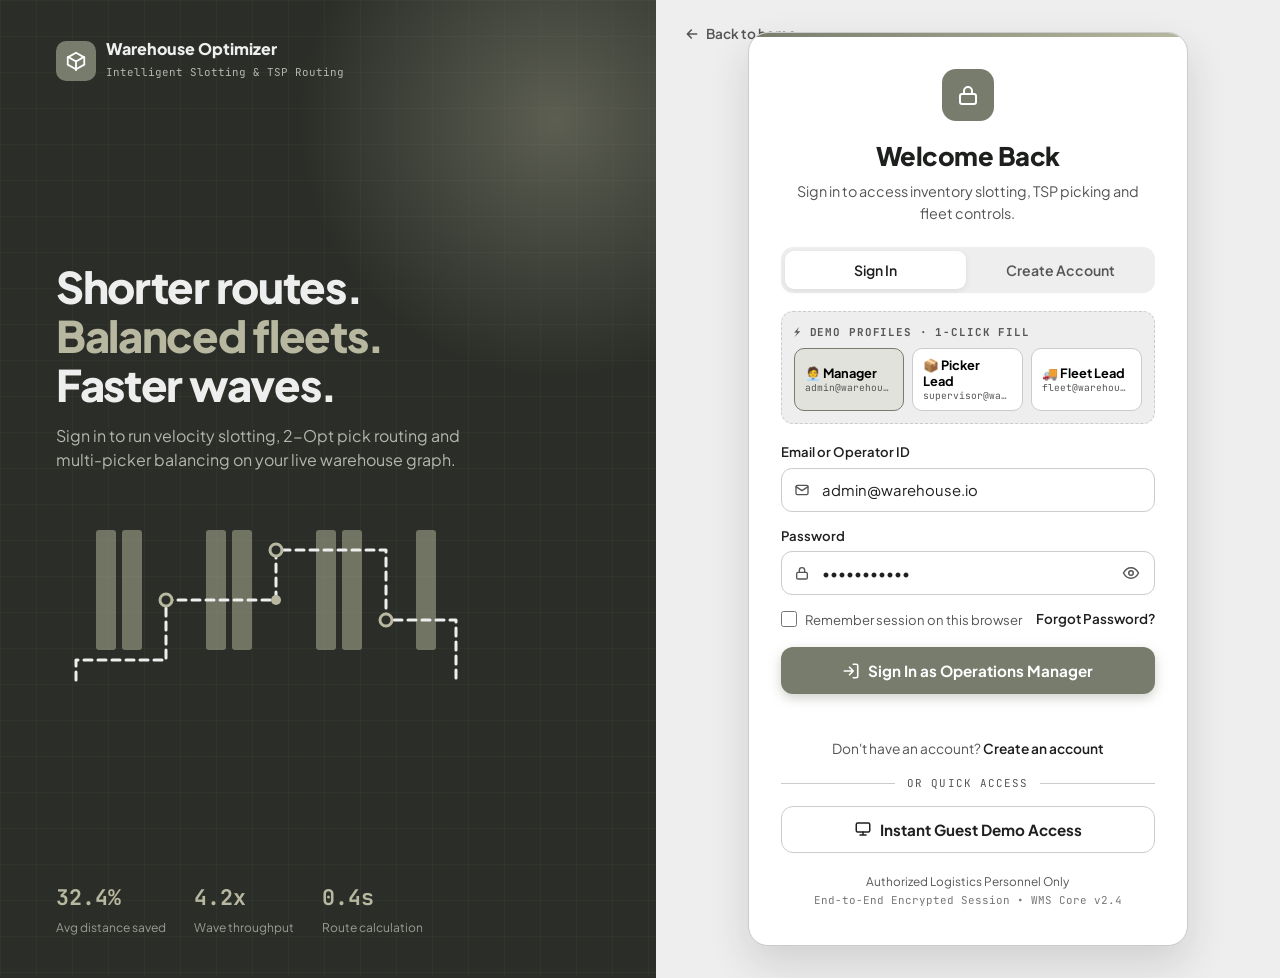
==== frontend/index.html @ 7e9c4e90 "feat(ui): unify executive topbar, add product tiles view, and fix brand navigation & controls" ====
<!DOCTYPE html>
<html lang="en">
<head>
<meta charset="UTF-8">
<meta name="viewport" content="width=device-width, initial-scale=1.0">
<title>Manager Dashboard | Warehouse Optimizer</title>
<link rel="preconnect" href="https://fonts.googleapis.com">
<link rel="preconnect" href="https://fonts.gstatic.com" crossorigin>
<link href="https://fonts.googleapis.com/css2?family=JetBrains+Mono:wght@400;500;700&family=Plus+Jakarta+Sans:wght@400;500;600;700;800&display=swap" rel="stylesheet">
<link rel="stylesheet" href="powerbi.css">
<script src="theme.js"></script>
<script src="auth.js"></script>
<style>
:root {
  --primary: #777C6D; --primary-hover: #626659; --accent: #B7B89F;
  --bg-main: #EEEEEE; --card-bg: #FFFFFF; --border-color: #CBCBCB;
  --text-main: #1E201E; --text-secondary: #555555;
  --good: #5E7A52; --warn: #B8892F; --bad: #A24A3E; --info: #5B7C8D;
  --nav-bg: #2B2E28; --soft: rgba(183,184,159,.22);
  --font-sans: 'Plus Jakarta Sans', -apple-system, sans-serif;
  --font-mono: 'JetBrains Mono', monospace;
  --shadow: 0 6px 18px rgba(30,32,30,.07); --shadow-lg: 0 16px 36px rgba(30,32,30,.14);
  /* Profile modal theme mappings */
  --pbi-tile-bg: var(--card-bg);
  --pbi-border: var(--border-color);
  --pbi-border-highlight: var(--accent);
  --pbi-text-header: var(--text-main);
  --pbi-text-dim: var(--text-secondary);
  --pbi-header-ribbon: var(--card-bg);
  --pbi-tile-hover: var(--soft);
}
[data-theme="dark"] {
  --bg-main: #1A1C19; --card-bg: #242722; --border-color: #3A3E37;
  --text-main: #EEEEEE; --text-secondary: #B4B6AE; --nav-bg: #121411; --soft: rgba(183,184,159,.14);
  --shadow: 0 6px 18px rgba(0,0,0,.35); --shadow-lg: 0 16px 36px rgba(0,0,0,.5);
}
* { box-sizing: border-box; margin: 0; padding: 0; }
body { font-family: var(--font-sans); background: var(--bg-main); color: var(--text-main); line-height: 1.5; -webkit-font-smoothing: antialiased; transition: background .3s, color .3s; }
a { color: inherit; text-decoration: none; }
button, select { font-family: inherit; }
svg { display: block; }
.wrap { width: min(1280px, 100% - 40px); margin-inline: auto; }

/* Top nav */
.topbar { background: var(--nav-bg); color: #EEE; position: sticky; top: 0; z-index: 50; }
.topbar .wrap { display: flex; align-items: center; gap: 20px; height: 66px; width: min(1400px, 100% - 32px); }
.brand { display: flex; align-items: center; gap: 10px; flex-shrink: 0; color: inherit; }
.brand-icon { width: 36px; height: 36px; border-radius: 9px; background: var(--primary); display: grid; place-items: center; color: #fff; text-decoration: none; cursor: pointer; transition: transform .2s, background .2s, box-shadow .2s; }
.brand-icon:hover { transform: translateY(-2px); background: var(--accent); box-shadow: 0 4px 12px rgba(0,0,0,.25); }
.brand strong { display: block; font-size: .95rem; font-weight: 800; line-height: 1.1; }
.brand small { font-family: var(--font-mono); font-size: .6rem; color: #9a9c94; letter-spacing: .04em; }
.nav { display: flex; gap: 4px; flex: 1; overflow-x: auto; scrollbar-width: none; }
.nav::-webkit-scrollbar { display: none; }
.nav a { padding: 8px 14px; border-radius: 9px; font-size: .86rem; font-weight: 500; color: #B4B6AE; white-space: nowrap; transition: background .2s, color .2s; }
.nav a:hover { background: rgba(255,255,255,.07); color: #fff; }
.nav a.active { background: rgba(183,184,159,.2); color: #fff; font-weight: 600; }
.user { display: flex; align-items: center; gap: 10px; flex-shrink: 0; }
.avatar { width: 34px; height: 34px; border-radius: 50%; background: var(--primary); color: #fff; display: grid; place-items: center; font-size: .75rem; font-weight: 700; cursor: pointer; transition: transform .2s; }
.avatar:hover { transform: scale(1.08); }
.user-meta { cursor: pointer; }
.user-meta b { display: block; font-size: .82rem; line-height: 1.1; }
.user-meta span { font-size: .68rem; color: #9a9c94; }
.ib { width: 36px; height: 36px; border-radius: 9px; border: 1px solid rgba(255,255,255,.15); background: transparent; color: #EEE; display: grid; place-items: center; cursor: pointer; transition: transform .2s, border-color .2s; }
.ib:hover { transform: translateY(-2px); border-color: var(--accent); }

main { padding: 28px 0 56px; display: grid; gap: 20px; }
.card { background: var(--card-bg); border: 1px solid var(--border-color); border-radius: 16px; box-shadow: var(--shadow); }
.pad { padding: 22px 24px; }

/* Welcome */
.welcome { display: flex; align-items: center; justify-content: space-between; gap: 16px; flex-wrap: wrap; }
.w-left { display: flex; align-items: center; gap: 14px; cursor: pointer; }
.w-avatar { width: 48px; height: 48px; border-radius: 12px; background: var(--soft); display: grid; place-items: center; font-weight: 700; color: var(--primary-hover); }
[data-theme="dark"] .w-avatar { color: var(--accent); }
.w-left h1 { font-size: 1.1rem; font-weight: 700; display: flex; gap: 10px; align-items: center; flex-wrap: wrap; }
.pill { font-family: var(--font-mono); font-size: .66rem; font-weight: 700; letter-spacing: .06em; padding: 3px 10px; border-radius: 999px; background: var(--primary); color: #fff; }
.w-left p { font-size: .85rem; color: var(--text-secondary); }
.access { font-size: .78rem; color: var(--text-secondary); display: flex; align-items: center; gap: 6px; font-family: var(--font-mono); }
.dot { width: 8px; height: 8px; border-radius: 50%; background: var(--good); box-shadow: 0 0 0 3px rgba(94,122,82,.25); animation: blink 2s infinite; }
@keyframes blink { 50% { opacity: .45; } }

/* Header */
.head h2 { font-size: 1.45rem; font-weight: 800; letter-spacing: -.02em; }
.head .meta { display: flex; gap: 14px; flex-wrap: wrap; font-size: .8rem; color: var(--text-secondary); margin-top: 4px; font-family: var(--font-mono); }
.actions { display: flex; gap: 10px; flex-wrap: wrap; margin-top: 16px; }
.btn { display: inline-flex; align-items: center; gap: 8px; padding: 10px 16px; border-radius: 10px; font-size: .86rem; font-weight: 600; border: 1.5px solid var(--border-color); background: var(--card-bg); color: var(--text-main); cursor: pointer; transition: transform .2s, box-shadow .2s, background .2s, border-color .2s; }
.btn:hover { transform: translateY(-3px); box-shadow: var(--shadow); border-color: var(--accent); }
.btn.primary { background: var(--primary); color: #fff; border-color: var(--primary); }
.btn.primary:hover { background: var(--primary-hover); }
.btn:focus-visible, .seg button:focus-visible, select:focus-visible, .nav a:focus-visible { outline: 2px solid var(--primary); outline-offset: 2px; }
.spin { animation: spin .8s linear; } @keyframes spin { to { transform: rotate(360deg); } }

/* Filters */
.filters { display: flex; align-items: center; gap: 18px 26px; flex-wrap: wrap; padding: 14px 20px; }
.f { display: flex; align-items: center; gap: 10px; }
.f > label { font-family: var(--font-mono); font-size: .68rem; letter-spacing: .08em; text-transform: uppercase; color: var(--text-secondary); font-weight: 700; }
.seg { display: inline-flex; padding: 3px; gap: 2px; background: var(--bg-main); border-radius: 10px; }
.seg button { border: 0; background: transparent; padding: 7px 14px; border-radius: 8px; font-size: .82rem; font-weight: 600; color: var(--text-secondary); cursor: pointer; transition: all .2s; }
.seg button[aria-pressed="true"] { background: var(--card-bg); color: var(--text-main); box-shadow: 0 2px 6px rgba(0,0,0,.1); }
select { padding: 9px 12px; border-radius: 10px; border: 1.5px solid var(--border-color); background: var(--card-bg); color: var(--text-main); font-size: .84rem; font-weight: 600; cursor: pointer; }
.spacer { flex: 1; }

/* Quick actions */
.quick { display: grid; grid-template-columns: repeat(3, 1fr); gap: 16px; }
.qa { display: flex; align-items: center; justify-content: space-between; gap: 14px; padding: 20px 22px; transition: transform .25s, box-shadow .25s, border-color .25s; }
.qa:hover { transform: translateY(-3px); box-shadow: var(--shadow-lg); border-color: var(--accent); }
.qa h3 { font-size: 1rem; font-weight: 700; } .qa p { font-size: .82rem; color: var(--text-secondary); }
.qa .ico { width: 44px; height: 44px; border-radius: 12px; background: var(--soft); color: var(--primary-hover); display: grid; place-items: center; flex-shrink: 0; }
[data-theme="dark"] .qa .ico { color: var(--accent); }

/* KPIs */
.kpis { display: grid; grid-template-columns: repeat(4, 1fr); gap: 16px; }
.kpi { padding: 20px 22px; border-left: 4px solid var(--c); transition: transform .25s, box-shadow .25s; }
.kpi:hover { transform: translateY(-3px); box-shadow: var(--shadow-lg); }
.kpi .lab { font-family: var(--font-mono); font-size: .7rem; letter-spacing: .08em; text-transform: uppercase; color: var(--text-secondary); font-weight: 700; }
.kpi .val { display: flex; align-items: baseline; gap: 10px; margin: 8px 0 12px; flex-wrap: wrap; }
.kpi .val b { font-family: var(--font-mono); font-size: 2.1rem; color: var(--c); line-height: 1; }
.tag { font-size: .7rem; font-weight: 700; padding: 3px 9px; border-radius: 999px; background: color-mix(in srgb, var(--c) 16%, transparent); color: var(--c); }
.kpi .foot { display: flex; justify-content: space-between; align-items: flex-end; gap: 10px; border-top: 1px solid var(--border-color); padding-top: 10px; font-size: .78rem; color: var(--text-secondary); }
.kpi svg { flex-shrink: 0; }

/* Charts */
.grid2 { display: grid; grid-template-columns: 1.7fr 1fr; gap: 16px; }
.grid3 { display: grid; grid-template-columns: 1fr 1fr; gap: 16px; }
.ch h3 { font-size: 1.02rem; font-weight: 700; } .ch .sub { font-size: .8rem; color: var(--text-secondary); margin: 2px 0 12px; padding-bottom: 12px; border-bottom: 1px solid var(--border-color); }
.legend { display: flex; gap: 16px; flex-wrap: wrap; font-size: .78rem; color: var(--text-secondary); margin-bottom: 8px; }
.legend i { display: inline-block; width: 10px; height: 10px; border-radius: 3px; margin-right: 6px; background: var(--c); }
.chart { width: 100%; height: auto; }
.chart text { font-family: var(--font-mono); font-size: 10px; fill: var(--text-secondary); }
.donut-row { display: flex; align-items: center; gap: 22px; flex-wrap: wrap; justify-content: center; padding-top: 6px; }
.donut-lg { display: grid; gap: 10px; font-size: .84rem; }
.donut-lg div { display: flex; align-items: center; gap: 8px; }
.donut-lg i { width: 10px; height: 10px; border-radius: 3px; background: var(--c); }
.donut-lg span { margin-left: auto; font-family: var(--font-mono); font-weight: 700; color: var(--c); padding-left: 14px; }

/* Fleet */
.picker { display: grid; grid-template-columns: 110px 1fr 56px; align-items: center; gap: 12px; padding: 7px 0; font-size: .84rem; }
.picker .bar { height: 10px; border-radius: 99px; background: var(--bg-main); overflow: hidden; }
.picker .bar i { display: block; height: 100%; border-radius: 99px; background: var(--primary); transition: width .6s ease; }
.picker .bar i.hi { background: var(--warn); }
.picker em { font-style: normal; font-family: var(--font-mono); font-size: .76rem; text-align: right; color: var(--text-secondary); }
.gini { display: flex; justify-content: space-between; margin-top: 12px; padding-top: 12px; border-top: 1px solid var(--border-color); font-size: .82rem; color: var(--text-secondary); }
.gini b { font-family: var(--font-mono); color: var(--good); }

/* Table */
.tbl-wrap { overflow-x: auto; }
table { width: 100%; border-collapse: collapse; font-size: .84rem; min-width: 560px; }
th { text-align: left; font-family: var(--font-mono); font-size: .68rem; letter-spacing: .08em; text-transform: uppercase; color: var(--text-secondary); padding: 8px 10px; border-bottom: 1px solid var(--border-color); }
td { padding: 11px 10px; border-bottom: 1px solid var(--border-color); }
tr:last-child td { border-bottom: 0; }
tbody tr { transition: background .15s; } tbody tr:hover { background: var(--soft); }
.mono { font-family: var(--font-mono); font-size: .78rem; }
.st { font-size: .7rem; font-weight: 700; padding: 3px 9px; border-radius: 999px; background: color-mix(in srgb, var(--c) 16%, transparent); color: var(--c); }
.alert { display: flex; gap: 12px; align-items: flex-start; padding: 10px 0; border-bottom: 1px solid var(--border-color); font-size: .84rem; }
.alert:last-child { border-bottom: 0; }
.alert .bd { width: 8px; height: 8px; border-radius: 50%; background: var(--c); margin-top: 7px; flex-shrink: 0; }
.alert small { display: block; color: var(--text-secondary); font-size: .74rem; }

.toast { position: fixed; bottom: 24px; left: 50%; transform: translate(-50%, 20px); background: var(--nav-bg); color: #fff; padding: 11px 20px; border-radius: 12px; font-size: .85rem; opacity: 0; pointer-events: none; transition: all .3s; z-index: 100; box-shadow: var(--shadow-lg); }
.toast.show { opacity: 1; transform: translate(-50%, 0); }

@media (max-width: 1100px) { .kpis { grid-template-columns: repeat(2, 1fr); } .grid2, .grid3 { grid-template-columns: 1fr; } .user-meta { display: none; } .brand small { display: none; } }
@media (max-width: 768px) { .quick, .kpis { grid-template-columns: 1fr; } .spacer { display: none; } .pad { padding: 18px 16px; } .picker { grid-template-columns: 84px 1fr 48px; } }
@media (prefers-reduced-motion: reduce) { * { animation: none !important; transition: none !important; } }
</style>
</head>
<body>

<header class="topbar">
  <div class="wrap">
    <div class="brand">
      <a href="landing.html" class="brand-icon" title="Landing Page" aria-label="Warehouse Optimizer home">
        <svg width="20" height="20" viewBox="0 0 24 24" fill="none" stroke="currentColor" stroke-width="2" stroke-linecap="round" stroke-linejoin="round"><path d="M21 8l-9-5-9 5v8l9 5 9-5V8z"/><path d="M3.3 7.5L12 12.5l8.7-5"/><path d="M12 22V12.5"/></svg>
      </a>
      <span><strong>Warehouse Optimizer</strong><small>INTELLIGENT SLOTTING &amp; TSP ROUTING</small></span>
    </div>
    <nav class="nav" aria-label="Manager navigation">
      <a href="index.html" class="active">Dashboard</a>
      <a href="products.html">Products</a>
      <a href="layout.html">Layout Optimizer</a>
      <a href="graph.html">Warehouse Graph</a>
      <a href="order-picking.html">Order Picking</a>
      <a href="waves.html">Wave Picking</a>
      <a href="fleet.html">Fleet Balancing</a>
    </nav>
    <div class="user">
      <span class="avatar" id="avatar" title="Manager Profile &amp; Settings">AM</span>
      <span class="user-meta" id="userMeta" title="Manager Profile &amp; Settings"><b id="uname">Alex Morgan</b><span>Operations Manager</span></span>
      <button class="ib" id="logout" aria-label="Sign out" title="Sign out"><svg width="16" height="16" viewBox="0 0 24 24" fill="none" stroke="currentColor" stroke-width="2" stroke-linecap="round" stroke-linejoin="round"><path d="M9 21H5a2 2 0 01-2-2V5a2 2 0 012-2h4M16 17l5-5-5-5M21 12H9"/></svg></button>
      <button class="ib" id="theme" aria-label="Toggle theme"><svg width="16" height="16" viewBox="0 0 24 24" fill="none" stroke="currentColor" stroke-width="2" stroke-linecap="round" stroke-linejoin="round"><path d="M21 12.8A9 9 0 1111.2 3a7 7 0 009.8 9.8z"/></svg></button>
    </div>
  </div>
</header>

<main class="wrap">
  <section class="card pad welcome">
    <div class="w-left" id="welcomeIdentity" title="Open Manager Profile &amp; Compensation Settings">
      <div class="w-avatar" id="wAvatar">AM</div>
      <div>
        <h1>Welcome, <span id="wname">Alex Morgan</span> <span class="pill">MANAGER</span></h1>
        <p>Executive mission control for slotting, routing and fleet performance.</p>
      </div>
    </div>
    <div class="access"><span class="dot"></span> Manager access · full audit logging on</div>
  </section>

  <section class="card pad head">
    <h2>Operations Management Executive Dashboard</h2>
    <div class="meta"><span>● Live sync</span><span>Model: Warehouse_Slotting_Core</span><span id="refreshed">Refreshed just now</span></div>
    <div class="actions">
      <button class="btn" id="viewEarnings"><svg width="16" height="16" viewBox="0 0 24 24" fill="none" stroke="currentColor" stroke-width="2" stroke-linecap="round" stroke-linejoin="round"><path d="M12 2v20M17 6H9.5a3 3 0 000 6h5a3 3 0 010 6H6"/></svg>View Earnings &amp; Bonus</button>
      <button class="btn" id="simulate"><svg width="16" height="16" viewBox="0 0 24 24" fill="none" stroke="currentColor" stroke-width="2" stroke-linecap="round" stroke-linejoin="round"><path d="M13 2L3 14h8l-1 8 10-12h-8l1-8z"/></svg>Simulate Order</button>
      <button class="btn" id="refresh"><svg id="refIcon" width="16" height="16" viewBox="0 0 24 24" fill="none" stroke="currentColor" stroke-width="2" stroke-linecap="round" stroke-linejoin="round"><path d="M21 12a9 9 0 11-3-6.7L21 8M21 3v5h-5"/></svg>Refresh Data</button>
      <button class="btn primary" id="export"><svg width="16" height="16" viewBox="0 0 24 24" fill="none" stroke="currentColor" stroke-width="2" stroke-linecap="round" stroke-linejoin="round"><path d="M12 3v12M7 10l5 5 5-5M4 21h16"/></svg>Export .CSV</button>
    </div>
  </section>

  <section class="card filters" aria-label="Filters">
    <div class="f"><label>Time slicer</label>
      <div class="seg" id="timeSeg">
        <button data-v="today" aria-pressed="false">Today</button>
        <button data-v="7d" aria-pressed="true">Last 7 Days</button>
        <button data-v="mtd" aria-pressed="false">MTD</button>
        <button data-v="qtd" aria-pressed="false">QTD</button>
      </div>
    </div>
    <span class="spacer"></span>
    <div class="f"><label for="corr">Corridor</label>
      <select id="corr"><option value="all">All Corridors (A, B, C, D + Hub)</option><option value="A">Corridor A</option><option value="B">Corridor B</option><option value="C">Corridor C</option><option value="D">Corridor D</option></select>
    </div>
    <div class="f"><label for="eng">Routing engine</label>
      <select id="eng"><option value="all">All Routing Engines</option><option value="2opt">2-Opt TSP</option><option value="nn">Nearest Neighbour</option><option value="sshape">S-Shape</option></select>
    </div>
  </section>

  <section class="quick">
    <a class="card qa" href="layout.html"><div><h3>Run Slotting Optimizer</h3><p>Move fast-selling items closer to packing</p></div><span class="ico"><svg width="22" height="22" viewBox="0 0 24 24" fill="none" stroke="currentColor" stroke-width="2" stroke-linecap="round" stroke-linejoin="round"><path d="M4.5 16.5c-1.5 1.3-2 5-2 5s3.7-.5 5-2c.7-.8.7-2.100-.1-2.900a2.200 2.200 0 00-2.900-.1zM12 15l-3-3a22 22 0 012-3.900A12.900 12.900 0 0122 2c0 2.700-.8 7.500-6 11a22 22 0 01-4 2z"/></svg></span></a>
    <a class="card qa" href="graph.html"><div><h3>Facility Graph Floorplan</h3><p>Inspect 25 storage shelves &amp; aisles</p></div><span class="ico"><svg width="22" height="22" viewBox="0 0 24 24" fill="none" stroke="currentColor" stroke-width="2" stroke-linecap="round" stroke-linejoin="round"><circle cx="5" cy="6" r="2.500"/><circle cx="19" cy="6" r="2.500"/><circle cx="12" cy="18" r="2.500"/><path d="M7.500 6h9M6.500 8l4 8M17.500 8l-4 8"/></svg></span></a>
    <a class="card qa" href="products.html"><div><h3>Inventory Catalog &amp; Stock</h3><p>Manage 60 SKUs &amp; restocking levels</p></div><span class="ico"><svg width="22" height="22" viewBox="0 0 24 24" fill="none" stroke="currentColor" stroke-width="2" stroke-linecap="round" stroke-linejoin="round"><path d="M21 8l-9-5-9 5v8l9 5 9-5V8z"/><path d="M3.300 7.500L12 12.500l8.700-5M12 22V12.500"/></svg></span></a>
  </section>

  <section class="kpis" id="kpis"></section>

  <section class="grid2">
    <article class="card pad ch">
      <h3>Tour Distance: Baseline vs Optimized</h3>
      <p class="sub">Bars show tour length in meters; the line shows % walking distance saved.</p>
      <div class="legend"><span style="--c:#8B8D86"><i></i>Baseline (m)</span><span style="--c:var(--good)"><i></i>Optimized (m)</span><span style="--c:var(--warn)"><i></i>Reduction %</span></div>
      <svg class="chart" id="barChart" viewBox="0 0 640 300" role="img" aria-label="Baseline versus optimized tour distance"></svg>
    </article>
    <article class="card pad ch">
      <h3>SKU Velocity Allocation (Pareto 80/20)</h3>
      <p class="sub">Proximity to packing hub, partitioned by velocity tier.</p>
      <div class="donut-row">
        <svg width="190" height="190" viewBox="0 0 190 190" id="donut" role="img" aria-label="SKU tier split"></svg>
        <div class="donut-lg" id="donutLg"></div>
      </div>
    </article>
  </section>

  <section class="grid3">
    <article class="card pad ch">
      <h3>Fleet Workload Balance</h3>
      <p class="sub">Assigned pick time per picker for the selected window.</p>
      <div id="fleet"></div>
      <div class="gini"><span>Gini workload index</span><b id="gini">0.14</b></div>
    </article>
    <article class="card pad ch">
      <h3>Inventory &amp; Slotting Alerts</h3>
      <p class="sub">Items that need manager attention.</p>
      <div id="alerts"></div>
    </article>
  </section>

  <section class="card pad ch">
    <h3>Recent Activity &amp; Audit Trail</h3>
    <p class="sub">Latest optimization runs and configuration changes.</p>
    <div class="tbl-wrap"><table>
      <thead><tr><th>Time</th><th>User</th><th>Action</th><th>Result</th><th>Status</th></tr></thead>
      <tbody id="audit"></tbody>
    </table></div>
  </section>
</main>
<div class="toast" id="toast" role="status" aria-live="polite"></div>

<!-- ================================================================= -->
<!-- PROFILE SETTINGS & MANAGER EARNINGS MODAL                         -->
<!-- ================================================================= -->
<div class="profile-modal-backdrop" id="profile-settings-modal" onclick="if(event.target === this) closeProfileSettingsModal()">
  <div class="profile-modal-window">
    
    <!-- Modal Header -->
    <div class="profile-modal-header">
      <div class="profile-modal-user-identity">
        <div class="profile-modal-avatar" id="modal-user-avatar">AM</div>
        <div>
          <div style="display: flex; align-items: center;">
            <span class="profile-modal-name" id="modal-user-name">Alex Morgan</span>
            <span class="profile-modal-role-pill" id="modal-user-role">OPERATIONS MANAGER</span>
          </div>
          <div style="font-size: 0.74rem; color: var(--text-secondary); margin-top: 2px;">
            <span>ID: WMS-MGR-0841</span> • <span>Facility: MegaHub Alpha (SFO-01)</span> • <span>Department: Logistics Operations</span>
          </div>
        </div>
      </div>
      <button type="button" class="profile-modal-close-btn" onclick="closeProfileSettingsModal()" aria-label="Close modal" title="Close">
        ✕
      </button>
    </div>

    <!-- Modal Tabs -->
    <div class="profile-modal-tabs" role="tablist">
      <button type="button" class="profile-tab-btn active" data-tab="earnings" onclick="switchProfileModalTab('earnings')">
        💼 Compensation &amp; Live Earnings
      </button>
      <button type="button" class="profile-tab-btn" data-tab="settings" onclick="switchProfileModalTab('settings')">
        ⚙️ Profile &amp; Notification Settings
      </button>
      <button type="button" class="profile-tab-btn" data-tab="security" onclick="switchProfileModalTab('security')">
        🔒 Security &amp; Credentials
      </button>
    </div>

    <!-- Modal Body -->
    <div class="profile-modal-body">

      <!-- TAB 1: MANAGER COMPENSATION & LIVE EARNINGS -->
      <div id="tab-content-earnings" style="display: block;">
        <div style="margin-bottom: 1.25rem;">
          <div style="display: flex; align-items: center; justify-content: space-between; flex-wrap: wrap; gap: 0.5rem;">
            <div>
              <h3 style="font-size: 1.05rem; font-weight: 700; margin: 0;">
                Manager Compensation &amp; Performance Dividend
              </h3>
              <div style="font-size: 0.76rem; color: var(--text-secondary); margin-top: 2px;">
                Real-time earnings synchronized with warehouse distance reduction and fulfillment ROI
              </div>
            </div>
            <span class="tag" style="background: rgba(94,122,82,0.18); color: var(--good); font-size: 0.75rem; padding: 0.35rem 0.65rem;">
              Tier 1 Multiplier (1.42x)
            </span>
          </div>
        </div>

        <!-- Earnings Summary Scorecard -->
        <div class="earnings-scorecard-grid">
          <div class="earnings-card highlight">
            <div class="earnings-card-label">Current Month Gross (MTD)</div>
            <div class="earnings-card-amount" id="earnings-mtd-gross" style="color: var(--warn);">$10,615.00</div>
            <div style="font-size: 0.72rem; color: var(--warn); margin-top: 4px;">Base Salary + Optimization Bonus</div>
          </div>

          <div class="earnings-card">
            <div class="earnings-card-label">Base Monthly Salary</div>
            <div class="earnings-card-amount" id="earnings-base-salary">$8,750.00</div>
            <div style="font-size: 0.72rem; color: var(--text-secondary); margin-top: 4px;">$105,000 / yr contract</div>
          </div>

          <div class="earnings-card">
            <div class="earnings-card-label">Optimization Bonus (MTD)</div>
            <div class="earnings-card-amount" id="earnings-mtd-bonus" style="color: var(--good);">+$1,865.00</div>
            <div style="font-size: 0.72rem; color: var(--good); margin-top: 4px;">Tied to 39.1% distance saved</div>
          </div>

          <div class="earnings-card">
            <div class="earnings-card-label">Year-to-Date (YTD) Total</div>
            <div class="earnings-card-amount" id="earnings-ytd-total">$94,850.00</div>
            <div style="font-size: 0.72rem; color: var(--text-secondary); margin-top: 4px;">9 pay cycles completed</div>
          </div>
        </div>

        <!-- Incentive Breakdown -->
        <div style="margin-bottom: 1.25rem;">
          <h4 style="font-size: 0.88rem; font-weight: 700; margin-bottom: 0.75rem;">
            Monthly Incentive &amp; Performance Commission Breakdown
          </h4>
          <div class="incentive-breakdown-list">
            <div class="incentive-item">
              <div class="incentive-info">
                <span class="incentive-title">📦 Slotting Walking Distance Reduction Bonus</span>
                <span class="incentive-desc">Earned for surpassing enterprise 20% walking reduction benchmark (Current: 39.1% saved = +19.1% surplus)</span>
              </div>
              <span class="incentive-amount" id="incentive-slotting-amount">+$650.00</span>
            </div>

            <div class="incentive-item">
              <div class="incentive-info">
                <span class="incentive-title">⏱️ Order Dispatch SLA On-Time Fulfillment Multiplier</span>
                <span class="incentive-desc">99.4% orders dispatched within same-shift SLA target (Exceeds 98% tier requirement)</span>
              </div>
              <span class="incentive-amount">+$480.00</span>
            </div>

            <div class="incentive-item">
              <div class="incentive-info">
                <span class="incentive-title">🚜 Multi-Picker Fleet Workload Equalization (mTSP)</span>
                <span class="incentive-desc">Greedy wave balancing maintained picker tour variance under 15% across all shifts</span>
              </div>
              <span class="incentive-amount">+$420.00</span>
            </div>

            <div class="incentive-item">
              <div class="incentive-info">
                <span class="incentive-title">🛡️ Safety &amp; Zero Corridor Incident Compliance</span>
                <span class="incentive-desc">Zero safety violations, clear corridor operations, and instant obstacle rerouting</span>
              </div>
              <span class="incentive-amount">+$315.00</span>
            </div>
          </div>
        </div>

        <!-- Live Bonus Simulator -->
        <div class="earnings-simulator-box" style="background: var(--soft); border: 1px solid var(--border-color); border-radius: 12px; padding: 1rem; margin-bottom: 1.25rem;">
          <div class="simulator-header" style="display: flex; justify-content: space-between; align-items: center; margin-bottom: 0.75rem;">
            <div>
              <strong style="font-size: 0.92rem;">⚡ Live Bonus Simulator</strong>
              <div style="font-size: 0.75rem; color: var(--text-secondary);">Adjust warehouse optimization performance to project next payout:</div>
            </div>
            <div style="text-align: right;">
              <div style="font-size: 0.7rem; color: var(--text-secondary); text-transform: uppercase;">Projected Total Gross</div>
              <div style="font-size: 1.25rem; font-weight: 800; color: var(--warn); font-family: var(--font-mono);" id="sim-projected-gross">$10,615.00</div>
            </div>
          </div>

          <div class="simulator-slider-group" style="margin-bottom: 0.75rem;">
            <div class="simulator-slider-label" style="display: flex; justify-content: space-between; font-size: 0.82rem; margin-bottom: 0.35rem;">
              <span>Warehouse Walking Distance Saved (%)</span>
              <span id="sim-dist-val" style="font-weight: 700; color: var(--good);">39.1% Distance Saved</span>
            </div>
            <input type="range" class="simulator-slider" id="sim-dist-slider" min="15" max="55" step="0.5" value="39.1" oninput="updateBonusSimulator()" style="width: 100%; accent-color: var(--primary);">
          </div>

          <div style="display: flex; align-items: center; justify-content: space-between; font-size: 0.78rem; padding-top: 0.5rem; border-top: 1px solid var(--border-color);">
            <span>Projected Optimization Incentive: <strong id="sim-projected-bonus" style="color: var(--good);">+$1,865.00</strong></span>
            <span style="color: var(--text-secondary);">Tied to WMS Pareto Slotting Algorithms</span>
          </div>
        </div>

        <!-- Payout History -->
        <div>
          <div style="display: flex; align-items: center; justify-content: space-between; margin-bottom: 0.65rem;">
            <h4 style="font-size: 0.88rem; font-weight: 700; margin: 0;">Recent Paystubs &amp; Payout History</h4>
            <span style="font-size: 0.74rem; color: var(--text-secondary);">Next Deposit: Oct 15, 2026 (Chase •••• 4821)</span>
          </div>

          <div class="table-responsive">
            <table class="paystub-table" style="width: 100%; font-size: 0.82rem;">
              <thead>
                <tr>
                  <th>Pay Period</th>
                  <th>Base Salary</th>
                  <th>Bonus</th>
                  <th>Gross Pay</th>
                  <th>Net Deposited</th>
                  <th>Status</th>
                  <th>Receipt</th>
                </tr>
              </thead>
              <tbody>
                <tr>
                  <td><strong>Sep 1 – Sep 30, 2026</strong></td>
                  <td>$8,750.00</td>
                  <td style="color: var(--good);">+$1,865.00</td>
                  <td style="font-weight: 700;">$10,615.00</td>
                  <td>$8,280.00</td>
                  <td><span class="st" style="--c:var(--good)">✓ Paid</span></td>
                  <td><button type="button" class="btn" style="padding: 3px 8px; font-size: 0.72rem;" onclick="downloadPaystub('Sep 2026')">PDF</button></td>
                </tr>
                <tr>
                  <td><strong>Aug 1 – Aug 31, 2026</strong></td>
                  <td>$8,750.00</td>
                  <td style="color: var(--good);">+$1,720.00</td>
                  <td style="font-weight: 700;">$10,470.00</td>
                  <td>$8,166.00</td>
                  <td><span class="st" style="--c:var(--good)">✓ Paid</span></td>
                  <td><button type="button" class="btn" style="padding: 3px 8px; font-size: 0.72rem;" onclick="downloadPaystub('Aug 2026')">PDF</button></td>
                </tr>
              </tbody>
            </table>
          </div>
        </div>
      </div>

      <!-- TAB 2: PROFILE & NOTIFICATION SETTINGS -->
      <div id="tab-content-settings" style="display: none;">
        <form id="profile-settings-form" onsubmit="saveManagerProfileSettings(event)">
          <h4 style="font-size: 0.95rem; font-weight: 700; margin-bottom: 1rem;">
            Personal &amp; Facility Operational Information
          </h4>

          <div class="profile-form-grid" style="display: grid; grid-template-columns: 1fr 1fr; gap: 1rem; margin-bottom: 1.5rem;">
            <div class="profile-field-group">
              <label class="profile-field-label" for="profile-input-name" style="display: block; font-size: 0.78rem; font-weight: 600; margin-bottom: 4px;">Full Name</label>
              <input type="text" id="profile-input-name" class="profile-field-input" value="Alex Morgan" required style="width: 100%; padding: 8px 12px; border-radius: 8px; border: 1.5px solid var(--border-color); background: var(--card-bg); color: var(--text-main);">
            </div>

            <div class="profile-field-group">
              <label class="profile-field-label" for="profile-input-email" style="display: block; font-size: 0.78rem; font-weight: 600; margin-bottom: 4px;">Email Address</label>
              <input type="email" id="profile-input-email" class="profile-field-input" value="admin@warehouse.io" required style="width: 100%; padding: 8px 12px; border-radius: 8px; border: 1.5px solid var(--border-color); background: var(--card-bg); color: var(--text-main);">
            </div>

            <div class="profile-field-group">
              <label class="profile-field-label" for="profile-input-phone" style="display: block; font-size: 0.78rem; font-weight: 600; margin-bottom: 4px;">Phone Number</label>
              <input type="tel" id="profile-input-phone" class="profile-field-input" value="+1 (555) 392-8411" style="width: 100%; padding: 8px 12px; border-radius: 8px; border: 1.5px solid var(--border-color); background: var(--card-bg); color: var(--text-main);">
            </div>

            <div class="profile-field-group">
              <label class="profile-field-label" for="profile-input-facility" style="display: block; font-size: 0.78rem; font-weight: 600; margin-bottom: 4px;">Assigned Distribution Facility</label>
              <input type="text" id="profile-input-facility" class="profile-field-input" value="MegaHub Alpha (SFO-01)" style="width: 100%; padding: 8px 12px; border-radius: 8px; border: 1.5px solid var(--border-color); background: var(--card-bg); color: var(--text-main);">
            </div>

            <div class="profile-field-group" style="grid-column: 1 / -1;">
              <label class="profile-field-label" for="profile-input-shift" style="display: block; font-size: 0.78rem; font-weight: 600; margin-bottom: 4px;">Preferred Operational Shift</label>
              <select id="profile-input-shift" class="profile-field-input" style="width: 100%; padding: 8px 12px; border-radius: 8px; border: 1.5px solid var(--border-color); background: var(--card-bg); color: var(--text-main);">
                <option value="Day Shift (07:00 - 15:30 PST)" selected>Day Shift (07:00 – 15:30 PST) — Core Slotting &amp; Picking</option>
                <option value="Evening Shift (15:30 - 23:30 PST)">Evening Shift (15:30 – 23:30 PST) — Fleet Wave Allocation</option>
                <option value="Night Shift (23:30 - 07:30 PST)">Night Shift (23:30 – 07:30 PST) — Restocking &amp; Heavy Transit</option>
              </select>
            </div>
          </div>

          <div style="display: flex; justify-content: flex-end; gap: 0.75rem;">
            <button type="button" class="btn" onclick="closeProfileSettingsModal()">Cancel</button>
            <button type="submit" class="btn primary">💾 Save Profile Changes</button>
          </div>
        </form>
      </div>

      <!-- TAB 3: SECURITY & ACCESS CREDENTIALS -->
      <div id="tab-content-security" style="display: none;">
        <h4 style="font-size: 0.95rem; font-weight: 700; margin-bottom: 1rem;">
          Security &amp; Password Settings
        </h4>
        <div class="profile-form-grid" style="display: grid; grid-template-columns: 1fr 1fr; gap: 1rem; margin-bottom: 1.5rem;">
          <div class="profile-field-group">
            <label class="profile-field-label" style="display: block; font-size: 0.78rem; font-weight: 600; margin-bottom: 4px;">Current Password</label>
            <input type="password" class="profile-field-input" placeholder="••••••••••••" style="width: 100%; padding: 8px 12px; border-radius: 8px; border: 1.5px solid var(--border-color); background: var(--card-bg); color: var(--text-main);">
          </div>
          <div class="profile-field-group">
            <label class="profile-field-label" style="display: block; font-size: 0.78rem; font-weight: 600; margin-bottom: 4px;">New Password</label>
            <input type="password" class="profile-field-input" placeholder="Min. 8 chars, 1 uppercase, 1 symbol" style="width: 100%; padding: 8px 12px; border-radius: 8px; border: 1.5px solid var(--border-color); background: var(--card-bg); color: var(--text-main);">
          </div>
        </div>
        <div style="display: flex; justify-content: flex-end;">
          <button type="button" class="btn primary" onclick="showToastNotification('✓ Password successfully updated!')">🔒 Update Credentials</button>
        </div>
      </div>
    </div>
  </div>
</div>

<script src="profile-settings.js"></script>
<script>
(function () {
  var $ = function (id) { return document.getElementById(id); };

  /* ---- Manager-only guard (strictly enforces manager access) ---- */
  try {
    var role = sessionStorage.getItem('wo-role') || localStorage.getItem('wo-role');
    if (!role) {
      var authUserRaw = sessionStorage.getItem('warehouse_auth_user') || localStorage.getItem('warehouse_auth_user');
      if (authUserRaw) {
        try {
          var uObj = JSON.parse(authUserRaw);
          role = uObj.role;
          if (uObj.name && !sessionStorage.getItem('wo-name')) {
            sessionStorage.setItem('wo-name', uObj.name);
          }
        } catch (err) {}
      }
    }
    // Strict guard: ONLY manager (or admin) can view this dashboard!
    if (!role || !/manager|admin/i.test(role)) {
      window.location.replace('login.html?role=manager');
      return;
    }
    var nm = sessionStorage.getItem('wo-name') || localStorage.getItem('wo-name');
    if (!nm) {
      var authUserRaw2 = sessionStorage.getItem('warehouse_auth_user') || localStorage.getItem('warehouse_auth_user');
      if (authUserRaw2) {
        try {
          var u2 = JSON.parse(authUserRaw2);
          if (u2.name) nm = u2.name;
        } catch (e2) {}
      }
    }
    if (nm) {
      $('uname').textContent = nm;
      $('wname').textContent = nm;
    }
  } catch (e) {}

  var initials = ($('uname').textContent || 'Alex Morgan').split(' ').map(function (s) { return s[0]; }).join('').slice(0, 2).toUpperCase();
  $('avatar').textContent = initials;
  $('wAvatar').textContent = initials;

  /* ---- Demo data ---- */
  var TOURS = {
    today: [['08:00',120,78],['10:00',138,84],['12:00',104,71],['14:00',150,92],['16:00',126,80]],
    '7d':  [['Mon',142,92],['Tue',156,96],['Wed',128,84],['Thu',134,88],['Fri',150,94],['Sat',112,76],['Sun',98,70]],
    mtd:   [['W1',152,98],['W2',148,94],['W3',160,99],['W4',144,90]],
    qtd:   [['Jul',150,100],['Aug',156,98],['Sep',148,92]]
  };
  var ORDERS = { today: 14, '7d': 96, mtd: 412, qtd: 1180 };
  var CORR = { all: 1, A: .28, B: .26, C: .24, D: .22 };
  var ENG  = { all: 1, '2opt': .94, nn: 1.06, sshape: 1.14 };
  var FLEET = [['P. Sharma',82],['R. Iyer',76],['A. Khan',79],['M. Joshi',73],['S. Patil',81]];
  var TIERS = [['Tier A (Fast)',25,'#5E7A52'],['Tier B (Med)',20,'#5B7C8D'],['Tier C (Bulk)',15,'#B8892F']];
  var ALERTS = [
    ['#A24A3E','SKU-1042 below reorder point','Stock 12 · Shelf B-07'],
    ['#B8892F','SKU-0318 moved to Tier A','Re-slot suggested to Shelf A-02'],
    ['#B8892F','Aisle C-3 congestion risk','3 pickers scheduled in same wave'],
    ['#5E7A52','Wave #218 optimized','Saved 41 m vs baseline']
  ];
  var AUDIT = [
    ['21:14','alex.morgan','Ran Slotting Optimizer','47 SKUs re-slotted','Success','#5E7A52'],
    ['20:52','fleet_lead','Rebalanced Wave #217','Gini 0.19 → 0.14','Success','#5E7A52'],
    ['19:30','picker_lead','Generated 2-Opt route','Zone A · 22 picks','Success','#5E7A52'],
    ['18:05','alex.morgan','Blocked aisle C-3','Detour applied','Warning','#B8892F'],
    ['16:41','system','Nightly stock sync','60 SKUs updated','Success','#5E7A52']
  ];

  var state = { time: '7d', corr: 'all', eng: 'all' };
  var cur = { rows: [], kpi: {} };

  function compute() {
    var f = CORR[state.corr], e = ENG[state.eng];
    cur.rows = TOURS[state.time].map(function (r) {
      var b = Math.round(r[1] * f * 10) / 10 * (state.corr === 'all' ? 1 : 3.4);
      var o = b * (r[2] / r[1]) * e;
      return { l: r[0], b: Math.round(b), o: Math.round(o), p: Math.round((1 - o / b) * 1000) / 10 };
    });
    var sb = 0, so = 0;
    cur.rows.forEach(function (r) { sb += r.b; so += r.o; });
    var orders = Math.max(1, Math.round(ORDERS[state.time] * f));
    cur.kpi = { eff: Math.round((1 - so / sb) * 1000) / 10, saved: Math.round((sb - so) * Math.max(1, orders / cur.rows.length / 2)), orders: orders };
  }

  function spark(color, pts) {
    var w = 90, h = 28, max = Math.max.apply(null, pts), min = Math.min.apply(null, pts), d = '';
    pts.forEach(function (v, i) { d += (i ? 'L' : 'M') + (i * w / (pts.length - 1)).toFixed(1) + ' ' + (h - 3 - (v - min) / ((max - min) || 1) * (h - 6)).toFixed(1); });
    return '<svg width="' + w + '" height="' + h + '" viewBox="0 0 ' + w + ' ' + h + '"><path d="' + d + '" fill="none" stroke="' + color + '" stroke-width="2" stroke-linecap="round" stroke-linejoin="round"/></svg>';
  }
  function kpiCard(c, label, val, tag, foot, pts) {
    return '<article class="card kpi" style="--c:' + c + '"><div class="lab">' + label + '</div><div class="val"><b>' + val + '</b><span class="tag">' + tag + '</span></div><div class="foot"><span>' + foot + '</span>' + spark(c, pts) + '</div></article>';
  }
  function renderKpis() {
    var k = cur.kpi, pcts = cur.rows.map(function (r) { return r.p; });
    $('kpis').innerHTML =
      kpiCard('#5E7A52', 'Pick efficiency gain', k.eff.toFixed(1) + '%', k.eff >= 30 ? '▲ Over target' : '▼ Below target', k.saved.toLocaleString() + ' meters total saved', pcts.length > 1 ? pcts : [1, 2]) +
      kpiCard('#B8892F', 'Customer orders', k.orders.toLocaleString(), 'Live', 'Active fulfillment portfolio', cur.rows.map(function (r) { return r.b; })) +
      kpiCard('#8A5A9B', 'Storage shelves', '25', '100% Active', '4 storage corridors + 1 packing hub', [5, 5, 6, 5, 6, 6]) +
      kpiCard('#5B7C8D', 'Catalog SKUs', '60', '6 Categories', 'Class A/B/C Pareto slotted', [3, 4, 4, 5, 6, 7]);
  }

  function renderBars() {
    var W = 640, H = 300, L = 44, R = 36, T = 14, B = 34, rows = cur.rows, n = rows.length;
    var max = Math.ceil(Math.max.apply(null, rows.map(function (r) { return r.b; })) / 20) * 20 || 20;
    var iw = W - L - R, ih = H - T - B, gw = iw / n, bw = Math.min(26, gw * .3), s = '';
    for (var g = 0; g <= 4; g++) {
      var y = T + ih - ih * g / 4;
      s += '<line x1="' + L + '" x2="' + (W - R) + '" y1="' + y + '" y2="' + y + '" stroke="var(--border-color)" stroke-dasharray="3 4"/><text x="' + (L - 6) + '" y="' + (y + 3) + '" text-anchor="end">' + Math.round(max * g / 4) + 'm</text>';
    }
    var pts = '', pmax = Math.max.apply(null, rows.map(function (r) { return r.p; })) || 1;
    rows.forEach(function (r, i) {
      var cx = L + gw * i + gw / 2, hb = ih * r.b / max, ho = ih * r.o / max;
      s += '<rect x="' + (cx - bw - 1) + '" y="' + (T + ih - hb) + '" width="' + bw + '" height="' + hb + '" rx="3" fill="#8B8D86"><title>' + r.l + ' baseline: ' + r.b + ' m</title></rect>';
      s += '<rect x="' + (cx + 1) + '" y="' + (T + ih - ho) + '" width="' + bw + '" height="' + ho + '" rx="3" fill="#5E7A52"><title>' + r.l + ' optimized: ' + r.o + ' m</title></rect>';
      s += '<text x="' + cx + '" y="' + (H - 12) + '" text-anchor="middle">' + r.l + '</text>';
      var py = T + ih - ih * .82 * (r.p / (pmax * 1.1));
      pts += (i ? 'L' : 'M') + cx + ' ' + py;
      rows[i]._x = cx; rows[i]._y = py;
    });
    s += '<path d="' + pts + '" fill="none" stroke="#B8892F" stroke-width="2.5" stroke-linejoin="round"/>';
    rows.forEach(function (r) { s += '<circle cx="' + r._x + '" cy="' + r._y + '" r="4" fill="var(--card-bg)" stroke="#B8892F" stroke-width="2"><title>' + r.l + ': ' + r.p + '% saved</title></circle>'; });
    $('barChart').innerHTML = s;
  }

  function renderDonut() {
    var total = 60, r = 70, c = 2 * Math.PI * r, off = 0, s = '<circle cx="95" cy="95" r="' + r + '" fill="none" stroke="var(--bg-main)" stroke-width="26"/>', lg = '';
    TIERS.forEach(function (t) {
      var len = c * t[1] / total;
      s += '<circle cx="95" cy="95" r="' + r + '" fill="none" stroke="' + t[2] + '" stroke-width="26" stroke-dasharray="' + len + ' ' + (c - len) + '" stroke-dashoffset="' + (-off) + '" transform="rotate(-90 95 95)"><title>' + t[0] + ': ' + t[1] + ' SKUs</title></circle>';
      off += len;
      lg += '<div style="--c:' + t[2] + '"><i></i>' + t[0] + '<span>' + Math.round(t[1] / total * 100) + '% (' + t[1] + ')</span></div>';
    });
    s += '<text x="95" y="98" text-anchor="middle" style="font-family:var(--font-mono);font-size:28px;font-weight:700;fill:var(--text-main)">60</text><text x="95" y="116" text-anchor="middle" style="font-family:var(--font-mono);font-size:9px;fill:var(--text-secondary)">TOTAL SKUS</text>';
    $('donut').innerHTML = s; $('donutLg').innerHTML = lg;
  }

  function renderFleet() {
    var f = state.time === 'today' ? .4 : state.time === '7d' ? 1 : 1;
    var vals = FLEET.map(function (p) { return Math.round(p[1] * (state.eng === 'nn' ? 1.08 : state.eng === 'sshape' ? 1.14 : 1)); });
    var mean = vals.reduce(function (a, b) { return a + b; }, 0) / vals.length, mx = Math.max.apply(null, vals);
    $('fleet').innerHTML = FLEET.map(function (p, i) {
      return '<div class="picker"><span>' + p[0] + '</span><div class="bar"><i class="' + (vals[i] > mean * 1.1 ? 'hi' : '') + '" style="width:' + (vals[i] / (mx * 1.05) * 100) + '%"></i></div><em>' + vals[i] + ' min</em></div>';
    }).join('');
    var sum = 0; for (var i = 0; i < vals.length; i++) for (var j = 0; j < vals.length; j++) sum += Math.abs(vals[i] - vals[j]);
    $('gini').textContent = (sum / (2 * vals.length * vals.length * mean)).toFixed(2);
  }

  function renderStatic() {
    $('alerts').innerHTML = ALERTS.map(function (a) { return '<div class="alert" style="--c:' + a[0] + '"><span class="bd"></span><div>' + a[1] + '<small>' + a[2] + '</small></div></div>'; }).join('');
    $('audit').innerHTML = AUDIT.map(function (r) { return '<tr><td class="mono">' + r[0] + '</td><td>' + r[1] + '</td><td>' + r[2] + '</td><td>' + r[3] + '</td><td><span class="st" style="--c:' + r[5] + '">' + r[4] + '</span></td></tr>'; }).join('');
  }

  function render() { compute(); renderKpis(); renderBars(); renderFleet(); }

  function toast(msg) { var t = $('toast'); t.textContent = msg; t.classList.add('show'); clearTimeout(toast.t); toast.t = setTimeout(function () { t.classList.remove('show'); }, 2200); }

  /* ---- Events ---- */
  $('timeSeg').addEventListener('click', function (e) {
    var b = e.target.closest('button'); if (!b) return;
    state.time = b.dataset.v;
    this.querySelectorAll('button').forEach(function (x) { x.setAttribute('aria-pressed', String(x === b)); });
    render();
  });
  $('corr').addEventListener('change', function () { state.corr = this.value; render(); });
  $('eng').addEventListener('change', function () { state.eng = this.value; render(); });
  $('refresh').addEventListener('click', function () {
    var i = $('refIcon'); i.classList.remove('spin'); void i.getBoundingClientRect(); i.classList.add('spin');
    render(); $('refreshed').textContent = 'Refreshed ' + new Date().toLocaleTimeString([], { hour: '2-digit', minute: '2-digit' });
    toast('Dashboard data refreshed');
  });
  $('simulate').addEventListener('click', function () {
    ORDERS[state.time] += 1; render(); toast('Simulated order added to the queue');
  });
  $('export').addEventListener('click', function () {
    var csv = 'period,baseline_m,optimized_m,reduction_pct\n' + cur.rows.map(function (r) { return [r.l, r.b, r.o, r.p].join(','); }).join('\n');
    var a = document.createElement('a');
    a.href = URL.createObjectURL(new Blob([csv], { type: 'text/csv' }));
    a.download = 'warehouse-' + state.time + '-tours.csv'; a.click(); URL.revokeObjectURL(a.href);
    toast('CSV exported');
  });

  // View Earnings & Bonus
  var viewEarn = $('viewEarnings');
  if (viewEarn) {
    viewEarn.addEventListener('click', function (e) {
      e.preventDefault();
      if (typeof openProfileSettingsModal === 'function') {
        openProfileSettingsModal('earnings');
      } else {
        toast('Opening Manager Earnings Statement...');
      }
    });
  }

  // Profile Identity clicks
  var userMeta = $('userMeta');
  if (userMeta) {
    userMeta.addEventListener('click', function () {
      if (typeof openProfileSettingsModal === 'function') openProfileSettingsModal('settings');
    });
  }
  var avatarEl = $('avatar');
  if (avatarEl) {
    avatarEl.addEventListener('click', function () {
      if (typeof openProfileSettingsModal === 'function') openProfileSettingsModal('settings');
    });
  }
  var welcomeId = $('welcomeIdentity');
  if (welcomeId) {
    welcomeId.addEventListener('click', function () {
      if (typeof openProfileSettingsModal === 'function') openProfileSettingsModal('earnings');
    });
  }

  window.addEventListener('themechange', function () {
    render();
  });

  // URL hash/query auto-open modal if requested
  if (new URLSearchParams(location.search).get('modal') === 'profile' && typeof openProfileSettingsModal === 'function') {
    setTimeout(function () { openProfileSettingsModal('earnings'); }, 150);
  }

  renderDonut(); renderStatic(); render();
})();
</script>
</body>
</html>
---- frontend/powerbi.css ----
/*
  frontend/powerbi.css
  Power BI Executive Enterprise Dashboard Styling & Profile/Earnings Modal System
  Features:
  - Microsoft Power BI executive report aesthetic (clean dark/light canvas, crisp borders, signature accent colors)
  - Interactive slicers / filter bar
  - Multi-row KPI cards with variance badges, target indicators, and sparklines
  - Power BI visual containers with action header toolbars (focus, filter, export)
  - Clustered column & trendline SVG visuals
  - Category velocity donut & radial breakdown
  - Corridor travel heatmap
  - Matrix table with in-cell conditional formatting data bars
  - Comprehensive Profile Settings & Manager Earnings Modal
*/

/* ========================================================================== */
/* 1. POWER BI CANVAS TOKENS & REPORT HEADER                                  */
/* ========================================================================== */

:root {
  --pbi-canvas-bg: #0f1015;
  --pbi-tile-bg: #181a22;
  --pbi-tile-hover: #1f222d;
  --pbi-border: rgba(255, 255, 255, 0.08);
  --pbi-border-highlight: rgba(255, 255, 255, 0.16);
  --pbi-gold: #F2C811;
  --pbi-gold-glow: rgba(242, 200, 17, 0.2);
  --pbi-blue: #118DFF;
  --pbi-teal: #00BFA5;
  --pbi-green: #107C41;
  --pbi-green-light: #22c55e;
  --pbi-red: #D83B01;
  --pbi-purple: #B146C2;
  --pbi-slate: #8B95A5;
  --pbi-text-header: #FFFFFF;
  --pbi-text-body: #E1E4EA;
  --pbi-text-dim: #9AA0AC;
  --pbi-header-ribbon: #14161f;
  --pbi-card-shadow: 0 4px 16px rgba(0, 0, 0, 0.25);
}

[data-theme="light"] {
  --pbi-canvas-bg: #F0F2F6;
  --pbi-tile-bg: #FFFFFF;
  --pbi-tile-hover: #F8F9FB;
  --pbi-border: #D8DCE3;
  --pbi-border-highlight: #B0B7C3;
  --pbi-text-header: #111827;
  --pbi-text-body: #1F2937;
  --pbi-text-dim: #64748B;
  --pbi-header-ribbon: #FFFFFF;
  --pbi-card-shadow: 0 4px 16px rgba(0, 0, 0, 0.06);
}

/* Power BI Top Ribbon / Command Bar */
.pbi-report-ribbon {
  background: var(--pbi-header-ribbon);
  border: 1px solid var(--pbi-border);
  border-radius: 12px;
  padding: 0.85rem 1.25rem;
  margin-bottom: 1.25rem;
  display: flex;
  align-items: center;
  justify-content: space-between;
  flex-wrap: wrap;
  gap: 0.75rem;
  box-shadow: var(--pbi-card-shadow);
}

.pbi-report-info {
  display: flex;
  align-items: center;
  gap: 0.85rem;
}

.pbi-logo-badge {
  display: inline-flex;
  align-items: center;
  gap: 0.45rem;
  background: linear-gradient(135deg, #F2C811 0%, #D99B00 100%);
  color: #111827;
  font-weight: 800;
  font-size: 0.72rem;
  letter-spacing: 0.05em;
  padding: 0.3rem 0.65rem;
  border-radius: 6px;
  text-transform: uppercase;
}

.pbi-report-title-group h1 {
  font-size: 1.25rem;
  font-weight: 700;
  color: var(--pbi-text-header);
  margin: 0;
  line-height: 1.2;
}

.pbi-report-meta {
  font-size: 0.78rem;
  color: var(--pbi-text-dim);
  display: flex;
  align-items: center;
  gap: 0.75rem;
  margin-top: 3px;
}

.pbi-live-dot {
  width: 8px;
  height: 8px;
  background-color: var(--pbi-green-light);
  border-radius: 50%;
  display: inline-block;
  box-shadow: 0 0 8px var(--pbi-green-light);
  animation: pbiPulse 2s infinite;
}

@keyframes pbiPulse {
  0% { transform: scale(0.95); opacity: 0.8; }
  50% { transform: scale(1.2); opacity: 1; }
  100% { transform: scale(0.95); opacity: 0.8; }
}

.pbi-ribbon-actions {
  display: flex;
  align-items: center;
  gap: 0.5rem;
  flex-wrap: wrap;
}

.pbi-btn {
  background: var(--pbi-tile-bg);
  border: 1px solid var(--pbi-border);
  color: var(--pbi-text-body);
  font-size: 0.82rem;
  font-weight: 600;
  padding: 0.45rem 0.85rem;
  border-radius: 8px;
  display: inline-flex;
  align-items: center;
  gap: 0.4rem;
  cursor: pointer;
  transition: all 0.2s ease;
}

.pbi-btn:hover {
  background: var(--pbi-tile-hover);
  border-color: var(--pbi-border-highlight);
  color: var(--pbi-text-header);
}

.pbi-btn-primary {
  background: #F2C811;
  border-color: #D99B00;
  color: #111827;
  font-weight: 700;
}

.pbi-btn-primary:hover {
  background: #FFE052;
  color: #000000;
}

/* ========================================================================== */
/* 2. POWER BI SLICERS / INTERACTIVE FILTER BAR                              */
/* ========================================================================== */

.pbi-slicers-bar {
  background: var(--pbi-tile-bg);
  border: 1px solid var(--pbi-border);
  border-radius: 10px;
  padding: 0.75rem 1.15rem;
  margin-bottom: 1.25rem;
  display: flex;
  align-items: center;
  justify-content: space-between;
  flex-wrap: wrap;
  gap: 0.85rem;
}

.pbi-slicer-group {
  display: flex;
  align-items: center;
  gap: 0.65rem;
  flex-wrap: wrap;
}

.pbi-slicer-label {
  font-size: 0.72rem;
  font-weight: 700;
  text-transform: uppercase;
  letter-spacing: 0.05em;
  color: var(--pbi-text-dim);
}

.pbi-slicer-pills {
  display: flex;
  background: rgba(0, 0, 0, 0.2);
  border: 1px solid var(--pbi-border);
  border-radius: 8px;
  padding: 2px;
  gap: 2px;
}

[data-theme="light"] .pbi-slicer-pills {
  background: #E5E7EB;
}

.pbi-slicer-btn {
  background: transparent;
  border: none;
  color: var(--pbi-text-dim);
  font-size: 0.78rem;
  font-weight: 600;
  padding: 0.35rem 0.7rem;
  border-radius: 6px;
  cursor: pointer;
  transition: all 0.15s ease;
}

.pbi-slicer-btn:hover {
  color: var(--pbi-text-header);
}

.pbi-slicer-btn.active {
  background: var(--pbi-tile-bg);
  color: var(--pbi-text-header);
  box-shadow: 0 1px 4px rgba(0,0,0,0.2);
  border: 1px solid var(--pbi-border);
}

[data-theme="light"] .pbi-slicer-btn.active {
  background: #FFFFFF;
}

.pbi-slicer-select {
  background: var(--pbi-tile-bg);
  border: 1px solid var(--pbi-border);
  color: var(--pbi-text-body);
  font-size: 0.8rem;
  font-weight: 600;
  padding: 0.35rem 0.65rem;
  border-radius: 6px;
  cursor: pointer;
}

/* ========================================================================== */
/* 3. MULTI-ROW KPI CARDS WITH SPARKLINES & VARIANCE                         */
/* ========================================================================== */

.pbi-kpi-grid {
  display: grid;
  grid-template-columns: repeat(auto-fit, minmax(230px, 1fr));
  gap: 1rem;
  margin-bottom: 1.25rem;
}

.pbi-kpi-card {
  background: var(--pbi-tile-bg);
  border: 1px solid var(--pbi-border);
  border-radius: 12px;
  padding: 1.1rem 1.25rem;
  box-shadow: var(--pbi-card-shadow);
  display: flex;
  flex-direction: column;
  justify-content: space-between;
  position: relative;
  overflow: hidden;
  transition: transform 0.2s ease, border-color 0.2s ease;
}

.pbi-kpi-card:hover {
  transform: translateY(-2px);
  border-color: var(--pbi-border-highlight);
}

.pbi-kpi-card::before {
  content: '';
  position: absolute;
  top: 0;
  left: 0;
  width: 4px;
  height: 100%;
  background: var(--pbi-accent, #F2C811);
}

.pbi-kpi-card.gold::before { background: #F2C811; }
.pbi-kpi-card.green::before { background: #107C41; }
.pbi-kpi-card.blue::before { background: #118DFF; }
.pbi-kpi-card.purple::before { background: #B146C2; }

.pbi-kpi-header {
  display: flex;
  align-items: center;
  justify-content: space-between;
  margin-bottom: 0.5rem;
}

.pbi-kpi-title {
  font-size: 0.78rem;
  font-weight: 700;
  text-transform: uppercase;
  letter-spacing: 0.05em;
  color: var(--pbi-text-dim);
}

.pbi-kpi-icon {
  font-size: 1.1rem;
  opacity: 0.85;
}

.pbi-kpi-value-row {
  display: flex;
  align-items: baseline;
  gap: 0.65rem;
  margin-bottom: 0.4rem;
}

.pbi-kpi-value {
  font-size: 2rem;
  font-weight: 800;
  color: var(--pbi-text-header);
  font-family: var(--font-mono, monospace);
  line-height: 1.1;
}

.pbi-variance-badge {
  display: inline-flex;
  align-items: center;
  gap: 3px;
  font-size: 0.75rem;
  font-weight: 700;
  padding: 0.18rem 0.5rem;
  border-radius: 999px;
}

.pbi-variance-up {
  background: rgba(34, 197, 94, 0.15);
  color: #22c55e;
  border: 1px solid rgba(34, 197, 94, 0.3);
}

.pbi-variance-down {
  background: rgba(17, 141, 255, 0.15);
  color: #118DFF;
  border: 1px solid rgba(17, 141, 255, 0.3);
}

.pbi-kpi-footer {
  display: flex;
  align-items: center;
  justify-content: space-between;
  margin-top: 0.5rem;
  padding-top: 0.5rem;
  border-top: 1px solid var(--pbi-border);
  font-size: 0.75rem;
  color: var(--pbi-text-dim);
}

.pbi-sparkline-svg {
  width: 90px;
  height: 24px;
  overflow: visible;
}

/* ========================================================================== */
/* 4. POWER BI VISUAL CONTAINERS (TILES)                                     */
/* ========================================================================== */

.pbi-visual-grid-2x2 {
  display: grid;
  grid-template-columns: 1.4fr 1fr;
  gap: 1.25rem;
  margin-bottom: 1.25rem;
}

@media (max-width: 992px) {
  .pbi-visual-grid-2x2 {
    grid-template-columns: 1fr;
  }
}

.pbi-visual-tile {
  background: var(--pbi-tile-bg);
  border: 1px solid var(--pbi-border);
  border-radius: 12px;
  padding: 1.25rem;
  box-shadow: var(--pbi-card-shadow);
  display: flex;
  flex-direction: column;
}

.pbi-tile-header {
  display: flex;
  align-items: center;
  justify-content: space-between;
  margin-bottom: 1rem;
  padding-bottom: 0.65rem;
  border-bottom: 1px solid var(--pbi-border);
}

.pbi-tile-title-group h3 {
  font-size: 0.95rem;
  font-weight: 700;
  color: var(--pbi-text-header);
  margin: 0;
}

.pbi-tile-subtitle {
  font-size: 0.74rem;
  color: var(--pbi-text-dim);
  margin-top: 2px;
}

.pbi-tile-actions {
  display: flex;
  align-items: center;
  gap: 0.35rem;
}

.pbi-tile-btn {
  background: transparent;
  border: 1px solid transparent;
  color: var(--pbi-text-dim);
  width: 28px;
  height: 28px;
  border-radius: 6px;
  display: flex;
  align-items: center;
  justify-content: center;
  cursor: pointer;
  transition: all 0.15s ease;
}

.pbi-tile-btn:hover {
  background: var(--pbi-tile-hover);
  color: var(--pbi-text-header);
  border-color: var(--pbi-border);
}

/* ========================================================================== */
/* 5. CLUSTERED COLUMN & TREND CHART (SVG)                                   */
/* ========================================================================== */

.pbi-chart-container {
  width: 100%;
  position: relative;
  min-height: 240px;
}

.pbi-legend {
  display: flex;
  align-items: center;
  gap: 1.25rem;
  font-size: 0.75rem;
  color: var(--pbi-text-dim);
  margin-bottom: 0.75rem;
  flex-wrap: wrap;
}

.pbi-legend-item {
  display: inline-flex;
  align-items: center;
  gap: 0.4rem;
}

.pbi-legend-color {
  width: 10px;
  height: 10px;
  border-radius: 2px;
  display: inline-block;
}

.pbi-bar-baseline { background: #636366; }
.pbi-bar-optimized { background: #107C41; }
.pbi-line-trend { background: #F2C811; }

.pbi-chart-svg {
  width: 100%;
  height: 230px;
}

.pbi-chart-tooltip {
  position: absolute;
  pointer-events: none;
  background: rgba(15, 16, 21, 0.95);
  border: 1px solid var(--pbi-border-highlight);
  color: #FFFFFF;
  padding: 0.5rem 0.75rem;
  border-radius: 6px;
  font-size: 0.75rem;
  box-shadow: 0 8px 24px rgba(0,0,0,0.4);
  z-index: 50;
  display: none;
}

/* ========================================================================== */
/* 6. CORRIDOR TRAVEL HEATMAP BARS                                            */
/* ========================================================================== */

.pbi-corridor-heatmap {
  display: flex;
  flex-direction: column;
  gap: 0.75rem;
}

.pbi-heatmap-row {
  display: flex;
  flex-direction: column;
  gap: 4px;
}

.pbi-heatmap-label-row {
  display: flex;
  align-items: center;
  justify-content: space-between;
  font-size: 0.78rem;
  color: var(--pbi-text-body);
}

.pbi-heatmap-bar-bg {
  width: 100%;
  height: 16px;
  background: rgba(255, 255, 255, 0.05);
  border-radius: 4px;
  overflow: hidden;
  position: relative;
}

[data-theme="light"] .pbi-heatmap-bar-bg {
  background: #E5E7EB;
}

.pbi-heatmap-bar-fill {
  height: 100%;
  border-radius: 4px;
  transition: width 0.6s cubic-bezier(0.4, 0, 0.2, 1);
  display: flex;
  align-items: center;
  justify-content: flex-end;
  padding-right: 6px;
  font-size: 0.65rem;
  font-weight: 700;
  color: #FFFFFF;
}

/* ========================================================================== */
/* 7. POWER BI MATRIX TABLE WITH CONDITIONAL FORMATTING                       */
/* ========================================================================== */

.pbi-matrix-container {
  background: var(--pbi-tile-bg);
  border: 1px solid var(--pbi-border);
  border-radius: 12px;
  padding: 1.25rem;
  box-shadow: var(--pbi-card-shadow);
  margin-bottom: 1.5rem;
}

.pbi-matrix-toolbar {
  display: flex;
  align-items: center;
  justify-content: space-between;
  margin-bottom: 1rem;
  gap: 1rem;
  flex-wrap: wrap;
}

.pbi-matrix-search {
  background: rgba(0, 0, 0, 0.2);
  border: 1px solid var(--pbi-border);
  border-radius: 8px;
  padding: 0.45rem 0.85rem;
  color: var(--pbi-text-body);
  font-size: 0.82rem;
  min-width: 240px;
}

[data-theme="light"] .pbi-matrix-search {
  background: #FFFFFF;
}

.pbi-matrix-table {
  width: 100%;
  border-collapse: collapse;
  font-size: 0.82rem;
}

.pbi-matrix-table th {
  background: rgba(0, 0, 0, 0.15);
  color: var(--pbi-text-dim);
  font-weight: 700;
  font-size: 0.74rem;
  text-transform: uppercase;
  letter-spacing: 0.05em;
  padding: 0.75rem 0.85rem;
  border-bottom: 1px solid var(--pbi-border);
  text-align: left;
}

[data-theme="light"] .pbi-matrix-table th {
  background: #F3F4F6;
}

.pbi-matrix-table td {
  padding: 0.65rem 0.85rem;
  border-bottom: 1px solid var(--pbi-border);
  color: var(--pbi-text-body);
}

.pbi-matrix-table tr:hover td {
  background: var(--pbi-tile-hover);
}

/* In-Cell Conditional Data Bar (Signature Power BI Feature) */
.pbi-data-bar-cell {
  position: relative;
  min-width: 110px;
  display: flex;
  align-items: center;
  gap: 0.5rem;
}

.pbi-data-bar-fill {
  height: 14px;
  border-radius: 3px;
  background: linear-gradient(90deg, rgba(16, 124, 65, 0.75) 0%, rgba(34, 197, 94, 0.95) 100%);
  transition: width 0.4s ease;
}

.pbi-data-bar-num {
  font-weight: 700;
  font-size: 0.8rem;
  color: #10b981;
  min-width: 48px;
}

/* ========================================================================== */
/* 8. PROFILE SETTINGS & MANAGER EARNINGS MODAL                                */
/* ========================================================================== */

.profile-modal-backdrop {
  position: fixed;
  inset: 0;
  background: rgba(0, 0, 0, 0.75);
  backdrop-filter: blur(8px);
  -webkit-backdrop-filter: blur(8px);
  z-index: 1000;
  display: none;
  align-items: center;
  justify-content: center;
  padding: 1rem;
  opacity: 0;
  transition: opacity 0.25s ease;
}

.profile-modal-backdrop.active {
  display: flex;
  opacity: 1;
}

.profile-modal-window {
  background: var(--pbi-tile-bg);
  border: 1px solid var(--pbi-border-highlight);
  border-radius: 16px;
  width: 100%;
  max-width: 860px;
  max-height: 90vh;
  overflow-y: auto;
  box-shadow: 0 24px 60px rgba(0, 0, 0, 0.5);
  display: flex;
  flex-direction: column;
  animation: pbiModalSlideUp 0.25s cubic-bezier(0.16, 1, 0.3, 1);
}

@keyframes pbiModalSlideUp {
  from { transform: translateY(20px) scale(0.98); opacity: 0; }
  to { transform: translateY(0) scale(1); opacity: 1; }
}

.profile-modal-header {
  padding: 1.25rem 1.75rem;
  border-bottom: 1px solid var(--pbi-border);
  display: flex;
  align-items: center;
  justify-content: space-between;
  background: var(--pbi-header-ribbon);
  border-top-left-radius: 16px;
  border-top-right-radius: 16px;
}

.profile-modal-user-identity {
  display: flex;
  align-items: center;
  gap: 1rem;
}

.profile-modal-avatar {
  width: 48px;
  height: 48px;
  border-radius: 12px;
  background: linear-gradient(135deg, #F2C811 0%, #D99B00 100%);
  color: #111827;
  font-weight: 800;
  font-size: 1.2rem;
  display: flex;
  align-items: center;
  justify-content: center;
  box-shadow: 0 4px 12px rgba(242, 200, 17, 0.3);
}

.profile-modal-name {
  font-size: 1.15rem;
  font-weight: 700;
  color: var(--pbi-text-header);
}

.profile-modal-role-pill {
  font-size: 0.72rem;
  font-weight: 700;
  background: rgba(242, 200, 17, 0.15);
  color: #F2C811;
  border: 1px solid rgba(242, 200, 17, 0.3);
  padding: 0.15rem 0.55rem;
  border-radius: 999px;
  margin-left: 0.5rem;
}

.profile-modal-close-btn {
  background: transparent;
  border: none;
  color: var(--pbi-text-dim);
  font-size: 1.35rem;
  cursor: pointer;
  padding: 0.25rem;
  border-radius: 8px;
  display: flex;
  align-items: center;
  justify-content: center;
  transition: all 0.15s ease;
}

.profile-modal-close-btn:hover {
  color: var(--pbi-text-header);
  background: var(--pbi-tile-hover);
}

/* Modal Tab Bar */
.profile-modal-tabs {
  display: flex;
  padding: 0 1.75rem;
  border-bottom: 1px solid var(--pbi-border);
  background: var(--pbi-header-ribbon);
  gap: 1.5rem;
}

.profile-tab-btn {
  background: transparent;
  border: none;
  color: var(--pbi-text-dim);
  font-size: 0.88rem;
  font-weight: 600;
  padding: 0.85rem 0;
  cursor: pointer;
  position: relative;
  display: inline-flex;
  align-items: center;
  gap: 0.5rem;
  transition: color 0.2s ease;
}

.profile-tab-btn:hover {
  color: var(--pbi-text-header);
}

.profile-tab-btn.active {
  color: #F2C811;
  font-weight: 700;
}

.profile-tab-btn.active::after {
  content: '';
  position: absolute;
  bottom: -1px;
  left: 0;
  right: 0;
  height: 2px;
  background: #F2C811;
  box-shadow: 0 0 8px #F2C811;
}

/* Modal Body */
.profile-modal-body {
  padding: 1.75rem;
  overflow-y: auto;
}

/* Manager Earnings Visual Cards */
.earnings-scorecard-grid {
  display: grid;
  grid-template-columns: repeat(auto-fit, minmax(200px, 1fr));
  gap: 1rem;
  margin-bottom: 1.5rem;
}

.earnings-card {
  background: rgba(0, 0, 0, 0.2);
  border: 1px solid var(--pbi-border);
  border-radius: 12px;
  padding: 1.1rem;
  position: relative;
}

[data-theme="light"] .earnings-card {
  background: #F9FAFB;
}

.earnings-card-label {
  font-size: 0.72rem;
  font-weight: 700;
  text-transform: uppercase;
  color: var(--pbi-text-dim);
  letter-spacing: 0.05em;
  margin-bottom: 0.35rem;
}

.earnings-card-amount {
  font-size: 1.8rem;
  font-weight: 800;
  color: var(--pbi-text-header);
  font-family: var(--font-mono, monospace);
  line-height: 1.1;
}

.earnings-card.highlight {
  border-color: rgba(242, 200, 17, 0.4);
  background: linear-gradient(135deg, rgba(242, 200, 17, 0.08) 0%, rgba(0, 0, 0, 0.2) 100%);
}

.earnings-card.highlight .earnings-card-amount {
  color: #F2C811;
}

/* Incentive Breakdown List */
.incentive-breakdown-list {
  display: flex;
  flex-direction: column;
  gap: 0.75rem;
  margin-bottom: 1.5rem;
}

.incentive-item {
  display: flex;
  align-items: center;
  justify-content: space-between;
  padding: 0.85rem 1rem;
  background: rgba(0, 0, 0, 0.15);
  border: 1px solid var(--pbi-border);
  border-radius: 10px;
}

[data-theme="light"] .incentive-item {
  background: #FFFFFF;
}

.incentive-info {
  display: flex;
  flex-direction: column;
}

.incentive-title {
  font-size: 0.88rem;
  font-weight: 700;
  color: var(--pbi-text-header);
}

.incentive-desc {
  font-size: 0.75rem;
  color: var(--pbi-text-dim);
  margin-top: 2px;
}

.incentive-amount {
  font-size: 1.1rem;
  font-weight: 800;
  color: #10b981;
  font-family: var(--font-mono, monospace);
}

/* Interactive Earnings Simulator */
.earnings-simulator-box {
  background: linear-gradient(135deg, rgba(17, 141, 255, 0.08) 0%, rgba(0, 0, 0, 0.25) 100%);
  border: 1px solid rgba(17, 141, 255, 0.25);
  border-radius: 12px;
  padding: 1.25rem;
  margin-bottom: 1.5rem;
}

.simulator-header {
  display: flex;
  align-items: center;
  justify-content: space-between;
  margin-bottom: 1rem;
}

.simulator-slider-group {
  margin-bottom: 1rem;
}

.simulator-slider-label {
  display: flex;
  justify-content: space-between;
  font-size: 0.8rem;
  font-weight: 600;
  color: var(--pbi-text-body);
  margin-bottom: 0.4rem;
}

.simulator-slider {
  width: 100%;
  accent-color: #F2C811;
  cursor: pointer;
}

/* Paystub Table */
.paystub-table {
  width: 100%;
  border-collapse: collapse;
  font-size: 0.8rem;
  margin-top: 0.5rem;
}

.paystub-table th {
  text-align: left;
  padding: 0.55rem 0.75rem;
  background: rgba(0, 0, 0, 0.15);
  color: var(--pbi-text-dim);
  font-size: 0.72rem;
  text-transform: uppercase;
  border-bottom: 1px solid var(--pbi-border);
}

.paystub-table td {
  padding: 0.65rem 0.75rem;
  border-bottom: 1px solid var(--pbi-border);
  color: var(--pbi-text-body);
}

/* Profile Form Elements */
.profile-form-grid {
  display: grid;
  grid-template-columns: 1fr 1fr;
  gap: 1.15rem;
  margin-bottom: 1.5rem;
}

@media (max-width: 640px) {
  .profile-form-grid {
    grid-template-columns: 1fr;
  }
}

.profile-field-group {
  display: flex;
  flex-direction: column;
  gap: 0.35rem;
}

.profile-field-label {
  font-size: 0.78rem;
  font-weight: 600;
  color: var(--pbi-text-dim);
}

.profile-field-input {
  background: rgba(0, 0, 0, 0.2);
  border: 1px solid var(--pbi-border);
  border-radius: 8px;
  padding: 0.6rem 0.85rem;
  color: var(--pbi-text-header);
  font-size: 0.88rem;
  transition: border-color 0.15s ease;
}

[data-theme="light"] .profile-field-input {
  background: #FFFFFF;
}

.profile-field-input:focus {
  outline: none;
  border-color: #F2C811;
  box-shadow: 0 0 0 2px var(--pbi-gold-glow);
}

.toggle-switch-row {
  display: flex;
  align-items: center;
  justify-content: space-between;
  padding: 0.65rem 0;
  border-bottom: 1px solid var(--pbi-border);
}

.toggle-switch-title {
  font-size: 0.85rem;
  font-weight: 600;
  color: var(--pbi-text-header);
}

.toggle-switch-desc {
  font-size: 0.74rem;
  color: var(--pbi-text-dim);
}

.profile-modal-footer {
  padding: 1.15rem 1.75rem;
  border-top: 1px solid var(--pbi-border);
  display: flex;
  align-items: center;
  justify-content: flex-end;
  gap: 0.75rem;
  background: var(--pbi-header-ribbon);
  border-bottom-left-radius: 16px;
  border-bottom-right-radius: 16px;
}

.pbi-toast {
  position: fixed;
  bottom: 2rem;
  right: 2rem;
  background: #107C41;
  color: #FFFFFF;
  padding: 0.85rem 1.35rem;
  border-radius: 10px;
  font-size: 0.88rem;
  font-weight: 600;
  box-shadow: 0 8px 24px rgba(0, 0, 0, 0.4);
  display: flex;
  align-items: center;
  gap: 0.65rem;
  z-index: 2000;
  animation: pbiToastIn 0.3s cubic-bezier(0.16, 1, 0.3, 1);
}

@keyframes pbiToastIn {
  from { transform: translateY(16px); opacity: 0; }
  to { transform: translateY(0); opacity: 1; }
}
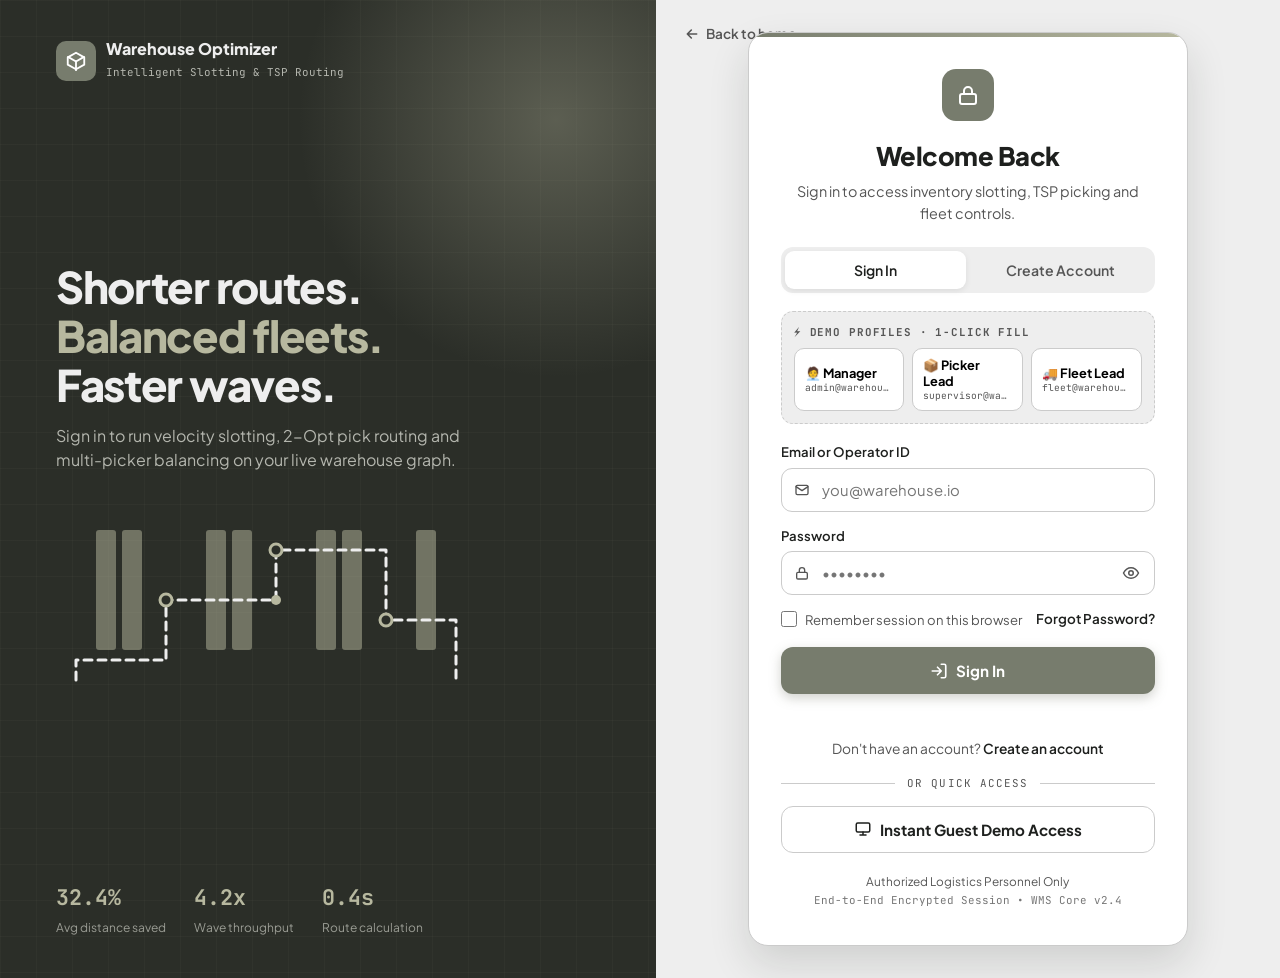
==== commit 9ac706a2: "fix(auth): allow supervisor/fleet login and route to role-appropriate pages - login.html: replaced s" ====
--- a/frontend/index.html
+++ b/frontend/index.html
@@ -554,7 +554,7 @@
 (function () {
   var $ = function (id) { return document.getElementById(id); };
 
-  /* ---- Manager-only guard (strictly enforces manager access) ---- */
+  /* ---- Auth guard: require any authenticated session ---- */
   try {
     var role = sessionStorage.getItem('wo-role') || localStorage.getItem('wo-role');
     if (!role) {
@@ -569,9 +569,9 @@
         } catch (err) {}
       }
     }
-    // Strict guard: ONLY manager (or admin) can view this dashboard!
-    if (!role || !/manager|admin/i.test(role)) {
-      window.location.replace('login.html?role=manager');
+    // Redirect only if completely unauthenticated (no role = no session)
+    if (!role) {
+      window.location.replace('login.html?redirect=index.html&login_required=1');
       return;
     }
     var nm = sessionStorage.getItem('wo-name') || localStorage.getItem('wo-name');
@@ -588,11 +588,17 @@
       $('uname').textContent = nm;
       $('wname').textContent = nm;
     }
+    // Hide manager-only sections for non-manager roles
+    var isManager = /manager|admin/i.test(role);
+    document.querySelectorAll('[data-manager-only]').forEach(function(el) {
+      el.style.display = isManager ? '' : 'none';
+    });
   } catch (e) {}
 
   var initials = ($('uname').textContent || 'Alex Morgan').split(' ').map(function (s) { return s[0]; }).join('').slice(0, 2).toUpperCase();
   $('avatar').textContent = initials;
   $('wAvatar').textContent = initials;
+
 
   /* ---- Demo data ---- */
   var TOURS = {
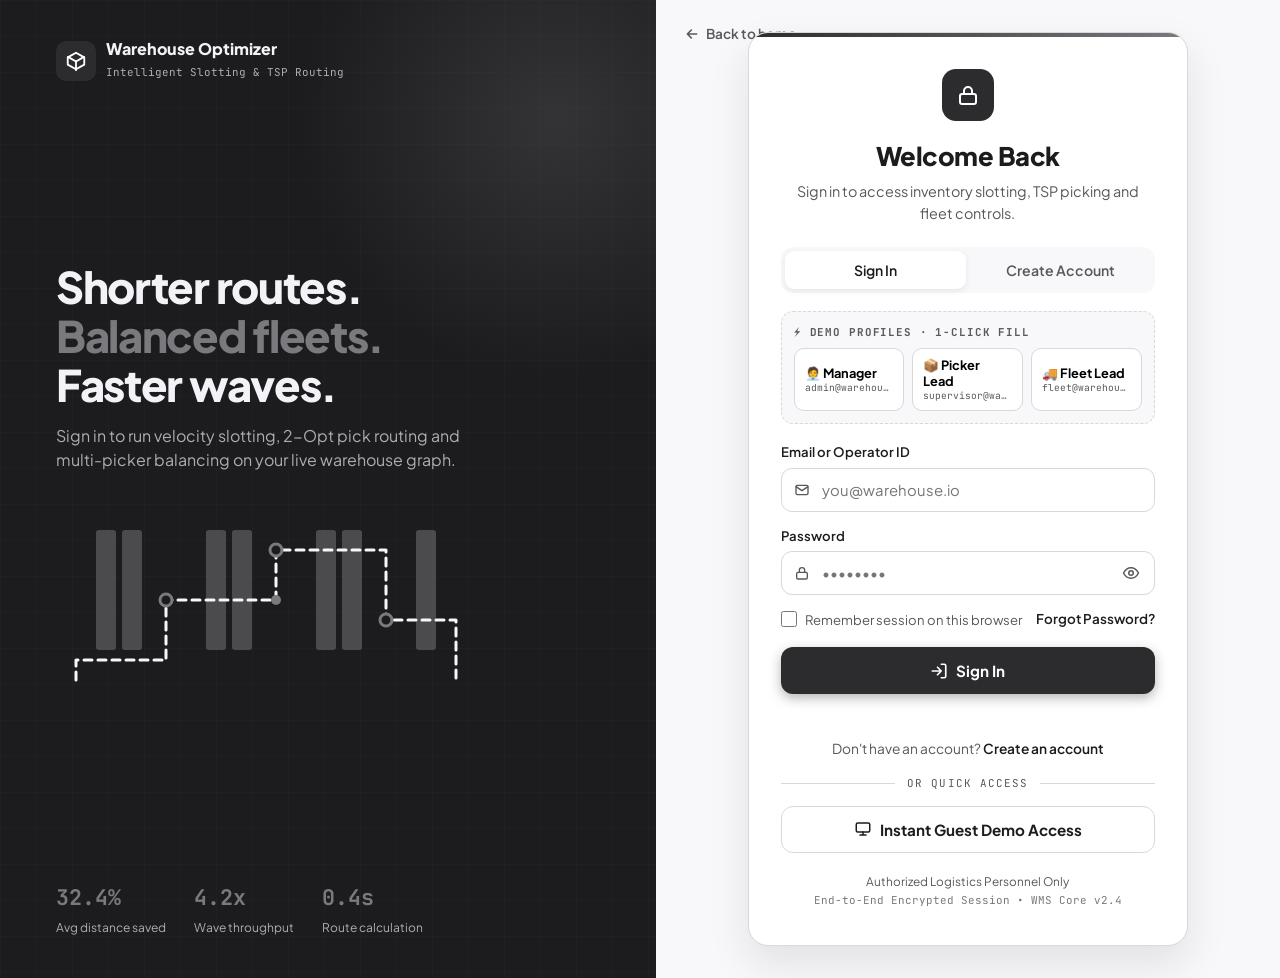
==== commit b26f1391: "feat: implement wave picking manager and fleet balancing system with live dashboards" ====
--- a/frontend/index.html
+++ b/frontend/index.html
@@ -8,18 +8,19 @@
 <link rel="preconnect" href="https://fonts.gstatic.com" crossorigin>
 <link href="https://fonts.googleapis.com/css2?family=JetBrains+Mono:wght@400;500;700&family=Plus+Jakarta+Sans:wght@400;500;600;700;800&display=swap" rel="stylesheet">
 <link rel="stylesheet" href="powerbi.css">
+<link rel="stylesheet" href="style.css">
 <script src="theme.js"></script>
 <script src="auth.js"></script>
 <style>
 :root {
-  --primary: #777C6D; --primary-hover: #626659; --accent: #B7B89F;
-  --bg-main: #EEEEEE; --card-bg: #FFFFFF; --border-color: #CBCBCB;
-  --text-main: #1E201E; --text-secondary: #555555;
+  --primary: #2C2C2E; --primary-hover: #1C1C1E; --accent: #7A7A7E;
+  --bg-main: #F8F8FA; --card-bg: #FFFFFF; --border-color: #D8D8DC;
+  --text-main: #1C1C1E; --text-secondary: #58585B;
   --good: #5E7A52; --warn: #B8892F; --bad: #A24A3E; --info: #5B7C8D;
-  --nav-bg: #2B2E28; --soft: rgba(183,184,159,.22);
+  --nav-bg: #1C1C1E; --soft: rgba(122,122,126,.14);
   --font-sans: 'Plus Jakarta Sans', -apple-system, sans-serif;
   --font-mono: 'JetBrains Mono', monospace;
-  --shadow: 0 6px 18px rgba(30,32,30,.07); --shadow-lg: 0 16px 36px rgba(30,32,30,.14);
+  --shadow: 0 8px 24px rgba(28,28,30,.06); --shadow-lg: 0 18px 40px rgba(28,28,30,.10);
   /* Profile modal theme mappings */
   --pbi-tile-bg: var(--card-bg);
   --pbi-border: var(--border-color);
@@ -30,9 +31,9 @@
   --pbi-tile-hover: var(--soft);
 }
 [data-theme="dark"] {
-  --bg-main: #1A1C19; --card-bg: #242722; --border-color: #3A3E37;
-  --text-main: #EEEEEE; --text-secondary: #B4B6AE; --nav-bg: #121411; --soft: rgba(183,184,159,.14);
-  --shadow: 0 6px 18px rgba(0,0,0,.35); --shadow-lg: 0 16px 36px rgba(0,0,0,.5);
+  --bg-main: #161618; --card-bg: #222226; --border-color: #38383D;
+  --text-main: #F2F2F7; --text-secondary: #AEAEB2; --nav-bg: #161618; --soft: rgba(174,174,178,.12);
+  --shadow: 0 8px 24px rgba(0,0,0,.4); --shadow-lg: 0 18px 40px rgba(0,0,0,.6);
 }
 * { box-sizing: border-box; margin: 0; padding: 0; }
 body { font-family: var(--font-sans); background: var(--bg-main); color: var(--text-main); line-height: 1.5; -webkit-font-smoothing: antialiased; transition: background .3s, color .3s; }
@@ -42,24 +43,24 @@
 .wrap { width: min(1280px, 100% - 40px); margin-inline: auto; }
 
 /* Top nav */
-.topbar { background: var(--nav-bg); color: #EEE; position: sticky; top: 0; z-index: 50; }
+.topbar { background: var(--nav-bg); color: #EEE; position: sticky; top: 0; z-index: 50; border-bottom: 1px solid var(--border-color); }
 .topbar .wrap { display: flex; align-items: center; gap: 20px; height: 66px; width: min(1400px, 100% - 32px); }
 .brand { display: flex; align-items: center; gap: 10px; flex-shrink: 0; color: inherit; }
 .brand-icon { width: 36px; height: 36px; border-radius: 9px; background: var(--primary); display: grid; place-items: center; color: #fff; text-decoration: none; cursor: pointer; transition: transform .2s, background .2s, box-shadow .2s; }
 .brand-icon:hover { transform: translateY(-2px); background: var(--accent); box-shadow: 0 4px 12px rgba(0,0,0,.25); }
 .brand strong { display: block; font-size: .95rem; font-weight: 800; line-height: 1.1; }
-.brand small { font-family: var(--font-mono); font-size: .6rem; color: #9a9c94; letter-spacing: .04em; }
+.brand small { font-family: var(--font-mono); font-size: .6rem; color: #AEAEB2; letter-spacing: .04em; }
 .nav { display: flex; gap: 4px; flex: 1; overflow-x: auto; scrollbar-width: none; }
 .nav::-webkit-scrollbar { display: none; }
-.nav a { padding: 8px 14px; border-radius: 9px; font-size: .86rem; font-weight: 500; color: #B4B6AE; white-space: nowrap; transition: background .2s, color .2s; }
+.nav a { padding: 8px 14px; border-radius: 9px; font-size: .86rem; font-weight: 500; color: #AEAEB2; white-space: nowrap; transition: background .2s, color .2s; }
 .nav a:hover { background: rgba(255,255,255,.07); color: #fff; }
-.nav a.active { background: rgba(183,184,159,.2); color: #fff; font-weight: 600; }
+.nav a.active { background: rgba(122,122,126,.28); color: #fff; font-weight: 600; border: 1px solid rgba(255,255,255,.12); }
 .user { display: flex; align-items: center; gap: 10px; flex-shrink: 0; }
 .avatar { width: 34px; height: 34px; border-radius: 50%; background: var(--primary); color: #fff; display: grid; place-items: center; font-size: .75rem; font-weight: 700; cursor: pointer; transition: transform .2s; }
 .avatar:hover { transform: scale(1.08); }
 .user-meta { cursor: pointer; }
 .user-meta b { display: block; font-size: .82rem; line-height: 1.1; }
-.user-meta span { font-size: .68rem; color: #9a9c94; }
+.user-meta span { font-size: .68rem; color: #AEAEB2; }
 .ib { width: 36px; height: 36px; border-radius: 9px; border: 1px solid rgba(255,255,255,.15); background: transparent; color: #EEE; display: grid; place-items: center; cursor: pointer; transition: transform .2s, border-color .2s; }
 .ib:hover { transform: translateY(-2px); border-color: var(--accent); }
 
@@ -194,92 +195,352 @@
 
 <main class="wrap">
   <section class="card pad welcome">
-    <div class="w-left" id="welcomeIdentity" title="Open Manager Profile &amp; Compensation Settings">
+    <div class="w-left" id="welcomeIdentity" title="Open Profile &amp; Settings">
       <div class="w-avatar" id="wAvatar">AM</div>
       <div>
-        <h1>Welcome, <span id="wname">Alex Morgan</span> <span class="pill">MANAGER</span></h1>
-        <p>Executive mission control for slotting, routing and fleet performance.</p>
-      </div>
-    </div>
-    <div class="access"><span class="dot"></span> Manager access · full audit logging on</div>
+        <h1>Welcome, <span id="wname">Alex Morgan</span> <span class="pill" id="wpill">MANAGER</span></h1>
+        <p id="wdesc">Executive mission control for slotting, routing and fleet performance.</p>
+      </div>
+    </div>
+    <div style="display: flex; align-items: center; gap: 12px; margin-left: auto; flex-wrap: wrap;">
+      <div class="access" id="waccess"><span class="dot"></span> Manager access · full audit logging on</div>
+      <div class="role-tab-group" role="tablist" aria-label="Dashboard role views">
+        <button type="button" class="role-tab-btn active" data-role="manager" onclick="switchDashboardRole('manager')">
+          👔 Manager
+        </button>
+        <button type="button" class="role-tab-btn" data-role="supervisor" onclick="switchDashboardRole('supervisor')">
+          📦 Order Picker
+        </button>
+        <button type="button" class="role-tab-btn" data-role="fleet" onclick="switchDashboardRole('fleet')">
+          🚛 Fleet Picker
+        </button>
+      </div>
+    </div>
   </section>
 
-  <section class="card pad head">
-    <h2>Operations Management Executive Dashboard</h2>
-    <div class="meta"><span>● Live sync</span><span>Model: Warehouse_Slotting_Core</span><span id="refreshed">Refreshed just now</span></div>
-    <div class="actions">
-      <button class="btn" id="viewEarnings"><svg width="16" height="16" viewBox="0 0 24 24" fill="none" stroke="currentColor" stroke-width="2" stroke-linecap="round" stroke-linejoin="round"><path d="M12 2v20M17 6H9.5a3 3 0 000 6h5a3 3 0 010 6H6"/></svg>View Earnings &amp; Bonus</button>
-      <button class="btn" id="simulate"><svg width="16" height="16" viewBox="0 0 24 24" fill="none" stroke="currentColor" stroke-width="2" stroke-linecap="round" stroke-linejoin="round"><path d="M13 2L3 14h8l-1 8 10-12h-8l1-8z"/></svg>Simulate Order</button>
-      <button class="btn" id="refresh"><svg id="refIcon" width="16" height="16" viewBox="0 0 24 24" fill="none" stroke="currentColor" stroke-width="2" stroke-linecap="round" stroke-linejoin="round"><path d="M21 12a9 9 0 11-3-6.7L21 8M21 3v5h-5"/></svg>Refresh Data</button>
-      <button class="btn primary" id="export"><svg width="16" height="16" viewBox="0 0 24 24" fill="none" stroke="currentColor" stroke-width="2" stroke-linecap="round" stroke-linejoin="round"><path d="M12 3v12M7 10l5 5 5-5M4 21h16"/></svg>Export .CSV</button>
-    </div>
-  </section>
-
-  <section class="card filters" aria-label="Filters">
-    <div class="f"><label>Time slicer</label>
-      <div class="seg" id="timeSeg">
-        <button data-v="today" aria-pressed="false">Today</button>
-        <button data-v="7d" aria-pressed="true">Last 7 Days</button>
-        <button data-v="mtd" aria-pressed="false">MTD</button>
-        <button data-v="qtd" aria-pressed="false">QTD</button>
-      </div>
-    </div>
-    <span class="spacer"></span>
-    <div class="f"><label for="corr">Corridor</label>
-      <select id="corr"><option value="all">All Corridors (A, B, C, D + Hub)</option><option value="A">Corridor A</option><option value="B">Corridor B</option><option value="C">Corridor C</option><option value="D">Corridor D</option></select>
-    </div>
-    <div class="f"><label for="eng">Routing engine</label>
-      <select id="eng"><option value="all">All Routing Engines</option><option value="2opt">2-Opt TSP</option><option value="nn">Nearest Neighbour</option><option value="sshape">S-Shape</option></select>
-    </div>
-  </section>
-
-  <section class="quick">
-    <a class="card qa" href="layout.html"><div><h3>Run Slotting Optimizer</h3><p>Move fast-selling items closer to packing</p></div><span class="ico"><svg width="22" height="22" viewBox="0 0 24 24" fill="none" stroke="currentColor" stroke-width="2" stroke-linecap="round" stroke-linejoin="round"><path d="M4.5 16.5c-1.5 1.3-2 5-2 5s3.7-.5 5-2c.7-.8.7-2.100-.1-2.900a2.200 2.200 0 00-2.900-.1zM12 15l-3-3a22 22 0 012-3.900A12.900 12.900 0 0122 2c0 2.700-.8 7.500-6 11a22 22 0 01-4 2z"/></svg></span></a>
-    <a class="card qa" href="graph.html"><div><h3>Facility Graph Floorplan</h3><p>Inspect 25 storage shelves &amp; aisles</p></div><span class="ico"><svg width="22" height="22" viewBox="0 0 24 24" fill="none" stroke="currentColor" stroke-width="2" stroke-linecap="round" stroke-linejoin="round"><circle cx="5" cy="6" r="2.500"/><circle cx="19" cy="6" r="2.500"/><circle cx="12" cy="18" r="2.500"/><path d="M7.500 6h9M6.500 8l4 8M17.500 8l-4 8"/></svg></span></a>
-    <a class="card qa" href="products.html"><div><h3>Inventory Catalog &amp; Stock</h3><p>Manage 60 SKUs &amp; restocking levels</p></div><span class="ico"><svg width="22" height="22" viewBox="0 0 24 24" fill="none" stroke="currentColor" stroke-width="2" stroke-linecap="round" stroke-linejoin="round"><path d="M21 8l-9-5-9 5v8l9 5 9-5V8z"/><path d="M3.300 7.500L12 12.500l8.700-5M12 22V12.500"/></svg></span></a>
-  </section>
-
-  <section class="kpis" id="kpis"></section>
-
-  <section class="grid2">
-    <article class="card pad ch">
-      <h3>Tour Distance: Baseline vs Optimized</h3>
-      <p class="sub">Bars show tour length in meters; the line shows % walking distance saved.</p>
-      <div class="legend"><span style="--c:#8B8D86"><i></i>Baseline (m)</span><span style="--c:var(--good)"><i></i>Optimized (m)</span><span style="--c:var(--warn)"><i></i>Reduction %</span></div>
-      <svg class="chart" id="barChart" viewBox="0 0 640 300" role="img" aria-label="Baseline versus optimized tour distance"></svg>
-    </article>
-    <article class="card pad ch">
-      <h3>SKU Velocity Allocation (Pareto 80/20)</h3>
-      <p class="sub">Proximity to packing hub, partitioned by velocity tier.</p>
-      <div class="donut-row">
-        <svg width="190" height="190" viewBox="0 0 190 190" id="donut" role="img" aria-label="SKU tier split"></svg>
-        <div class="donut-lg" id="donutLg"></div>
-      </div>
-    </article>
-  </section>
-
-  <section class="grid3">
-    <article class="card pad ch">
-      <h3>Fleet Workload Balance</h3>
-      <p class="sub">Assigned pick time per picker for the selected window.</p>
-      <div id="fleet"></div>
-      <div class="gini"><span>Gini workload index</span><b id="gini">0.14</b></div>
-    </article>
-    <article class="card pad ch">
-      <h3>Inventory &amp; Slotting Alerts</h3>
-      <p class="sub">Items that need manager attention.</p>
-      <div id="alerts"></div>
-    </article>
-  </section>
-
-  <section class="card pad ch">
-    <h3>Recent Activity &amp; Audit Trail</h3>
-    <p class="sub">Latest optimization runs and configuration changes.</p>
-    <div class="tbl-wrap"><table>
-      <thead><tr><th>Time</th><th>User</th><th>Action</th><th>Result</th><th>Status</th></tr></thead>
-      <tbody id="audit"></tbody>
-    </table></div>
-  </section>
+  <!-- ================================================================= -->
+  <!-- 1. OPERATIONS MANAGER DASHBOARD VIEW                              -->
+  <!-- ================================================================= -->
+  <div id="view-manager" class="role-dashboard-view">
+    <section class="card pad head">
+      <h2>Operations Management Executive Dashboard</h2>
+      <div class="meta"><span>● Live sync</span><span>Model: Warehouse_Slotting_Core</span><span id="refreshed">Refreshed just now</span></div>
+      <div class="actions">
+        <button class="btn" id="viewEarnings"><svg width="16" height="16" viewBox="0 0 24 24" fill="none" stroke="currentColor" stroke-width="2" stroke-linecap="round" stroke-linejoin="round"><path d="M12 2v20M17 6H9.5a3 3 0 000 6h5a3 3 0 010 6H6"/></svg>View Earnings &amp; Bonus</button>
+        <button class="btn" id="simulate"><svg width="16" height="16" viewBox="0 0 24 24" fill="none" stroke="currentColor" stroke-width="2" stroke-linecap="round" stroke-linejoin="round"><path d="M13 2L3 14h8l-1 8 10-12h-8l1-8z"/></svg>Simulate Order</button>
+        <button class="btn" id="refresh"><svg id="refIcon" width="16" height="16" viewBox="0 0 24 24" fill="none" stroke="currentColor" stroke-width="2" stroke-linecap="round" stroke-linejoin="round"><path d="M21 12a9 9 0 11-3-6.7L21 8M21 3v5h-5"/></svg>Refresh Data</button>
+        <button class="btn primary" id="export"><svg width="16" height="16" viewBox="0 0 24 24" fill="none" stroke="currentColor" stroke-width="2" stroke-linecap="round" stroke-linejoin="round"><path d="M12 3v12M7 10l5 5 5-5M4 21h16"/></svg>Export .CSV</button>
+      </div>
+    </section>
+
+    <section class="card filters" aria-label="Filters">
+      <div class="f"><label>Time slicer</label>
+        <div class="seg" id="timeSeg">
+          <button data-v="today" aria-pressed="false">Today</button>
+          <button data-v="7d" aria-pressed="true">Last 7 Days</button>
+          <button data-v="mtd" aria-pressed="false">MTD</button>
+          <button data-v="qtd" aria-pressed="false">QTD</button>
+        </div>
+      </div>
+      <span class="spacer"></span>
+      <div class="f"><label for="corr">Corridor</label>
+        <select id="corr"><option value="all">All Corridors (A, B, C, D + Hub)</option><option value="A">Corridor A</option><option value="B">Corridor B</option><option value="C">Corridor C</option><option value="D">Corridor D</option></select>
+      </div>
+      <div class="f"><label for="eng">Routing engine</label>
+        <select id="eng"><option value="all">All Routing Engines</option><option value="2opt">2-Opt TSP</option><option value="nn">Nearest Neighbour</option><option value="sshape">S-Shape</option></select>
+      </div>
+    </section>
+
+    <section class="quick">
+      <a class="card qa" href="layout.html"><div><h3>Run Slotting Optimizer</h3><p>Move fast-selling items closer to packing</p></div><span class="ico"><svg width="22" height="22" viewBox="0 0 24 24" fill="none" stroke="currentColor" stroke-width="2" stroke-linecap="round" stroke-linejoin="round"><path d="M4.5 16.5c-1.5 1.3-2 5-2 5s3.7-.5 5-2c.7-.8.7-2.100-.1-2.900a2.200 2.200 0 00-2.900-.1zM12 15l-3-3a22 22 0 012-3.900A12.900 12.900 0 0122 2c0 2.700-.8 7.500-6 11a22 22 0 01-4 2z"/></svg></span></a>
+      <a class="card qa" href="graph.html"><div><h3>Facility Graph Floorplan</h3><p>Inspect 25 storage shelves &amp; aisles</p></div><span class="ico"><svg width="22" height="22" viewBox="0 0 24 24" fill="none" stroke="currentColor" stroke-width="2" stroke-linecap="round" stroke-linejoin="round"><circle cx="5" cy="6" r="2.500"/><circle cx="19" cy="6" r="2.500"/><circle cx="12" cy="18" r="2.500"/><path d="M7.500 6h9M6.500 8l4 8M17.500 8l-4 8"/></svg></span></a>
+      <a class="card qa" href="products.html"><div><h3>Inventory Catalog &amp; Stock</h3><p>Manage 60 SKUs &amp; restocking levels</p></div><span class="ico"><svg width="22" height="22" viewBox="0 0 24 24" fill="none" stroke="currentColor" stroke-width="2" stroke-linecap="round" stroke-linejoin="round"><path d="M21 8l-9-5-9 5v8l9 5 9-5V8z"/><path d="M3.300 7.500L12 12.500l8.700-5M12 22V12.500"/></svg></span></a>
+    </section>
+
+    <section class="kpis" id="kpis"></section>
+
+    <section class="grid2">
+      <article class="card pad ch">
+        <h3>Tour Distance: Baseline vs Optimized</h3>
+        <p class="sub">Bars show tour length in meters; the line shows % walking distance saved.</p>
+        <div class="legend"><span style="--c:#8B8D86"><i></i>Baseline (m)</span><span style="--c:var(--good)"><i></i>Optimized (m)</span><span style="--c:var(--warn)"><i></i>Reduction %</span></div>
+        <svg class="chart" id="barChart" viewBox="0 0 640 300" role="img" aria-label="Baseline versus optimized tour distance"></svg>
+      </article>
+      <article class="card pad ch">
+        <h3>SKU Velocity Allocation (Pareto 80/20)</h3>
+        <p class="sub">Proximity to packing hub, partitioned by velocity tier.</p>
+        <div class="donut-row">
+          <svg width="190" height="190" viewBox="0 0 190 190" id="donut" role="img" aria-label="SKU tier split"></svg>
+          <div class="donut-lg" id="donutLg"></div>
+        </div>
+      </article>
+    </section>
+
+    <section class="grid3">
+      <article class="card pad ch">
+        <h3>Fleet Workload Balance</h3>
+        <p class="sub">Assigned pick time per picker for the selected window.</p>
+        <div id="fleet"></div>
+        <div class="gini"><span>Gini workload index</span><b id="gini">0.14</b></div>
+      </article>
+      <article class="card pad ch">
+        <h3>Inventory &amp; Slotting Alerts</h3>
+        <p class="sub">Items that need manager attention.</p>
+        <div id="alerts"></div>
+      </article>
+    </section>
+
+    <section class="card pad ch">
+      <h3>Recent Activity &amp; Audit Trail</h3>
+      <p class="sub">Latest optimization runs and configuration changes.</p>
+      <div class="tbl-wrap"><table>
+        <thead><tr><th>Time</th><th>User</th><th>Action</th><th>Result</th><th>Status</th></tr></thead>
+        <tbody id="audit"></tbody>
+      </table></div>
+    </section>
+  </div>
+
+  <!-- ================================================================= -->
+  <!-- 2. PICKER LEAD / FLOOR SUPERVISOR DASHBOARD VIEW                  -->
+  <!-- ================================================================= -->
+  <div id="view-supervisor" class="role-dashboard-view" style="display: none;">
+    <section class="card pad head" style="margin-bottom: 1.25rem;">
+      <div style="display: flex; justify-content: space-between; align-items: center; flex-wrap: wrap; gap: 1rem;">
+        <div>
+          <h2>Floor Picking Operations Dashboard</h2>
+          <div class="meta"><span>● Live Queue</span><span>Worker: Assigned Orders</span><span>Active Shift</span></div>
+        </div>
+        <div class="actions">
+          <a href="order-picking.html" class="btn primary"><svg width="16" height="16" viewBox="0 0 24 24" fill="none" stroke="currentColor" stroke-width="2" stroke-linecap="round" stroke-linejoin="round"><polygon points="5 3 19 12 5 21 5 3"></polygon></svg>Order Picking Route Optimizer</a>
+          <button class="btn" id="btn-refresh-sup" onclick="loadSupervisorDashboard()"><svg width="16" height="16" viewBox="0 0 24 24" fill="none" stroke="currentColor" stroke-width="2" stroke-linecap="round" stroke-linejoin="round"><path d="M21 12a9 9 0 11-3-6.7L21 8M21 3v5h-5"></path></svg>Refresh Queue</button>
+        </div>
+      </div>
+    </section>
+
+    <!-- Corridor Incident & Safety Control Widget -->
+    <div class="card" id="corridor-status-widget" style="margin-bottom: 1.25rem; padding: 1rem 1.25rem;">
+      <!-- Dynamically rendered by renderCorridorIncidentStatus -->
+    </div>
+
+    <!-- Quick Links for Order Pickers -->
+    <section class="quick" style="margin-bottom: 1.25rem;">
+      <a class="card qa" href="order-picking.html"><div><h3>TSP Route Optimizer</h3><p>Compute shortest Dijkstra &amp; TSP tours</p></div><span class="ico"><svg width="22" height="22" viewBox="0 0 24 24" fill="none" stroke="currentColor" stroke-width="2" stroke-linecap="round" stroke-linejoin="round"><polygon points="5 3 19 12 5 21 5 3"></polygon></svg></span></a>
+      <a class="card qa" href="waves.html"><div><h3>Wave Picking Consolidation</h3><p>Batch multi-order carts for minimal travel</p></div><span class="ico"><svg width="22" height="22" viewBox="0 0 24 24" fill="none" stroke="currentColor" stroke-width="2" stroke-linecap="round" stroke-linejoin="round"><path d="M2 12h20M2 6h20M2 18h20"></path></svg></span></a>
+      <a class="card qa" href="graph.html"><div><h3>Warehouse Floorplan Map</h3><p>Live shelf locations and aisle corridors</p></div><span class="ico"><svg width="22" height="22" viewBox="0 0 24 24" fill="none" stroke="currentColor" stroke-width="2" stroke-linecap="round" stroke-linejoin="round"><circle cx="5" cy="6" r="2.5"/><circle cx="19" cy="6" r="2.5"/><circle cx="12" cy="18" r="2.5"/><path d="M7.5 6h9M6.5 8l4 8M17.5 8l-4 8"/></svg></span></a>
+      <a class="card qa" href="products.html"><div><h3>Product Catalog &amp; Shelves</h3><p>Locate assigned bay slots &amp; item SKUs</p></div><span class="ico"><svg width="22" height="22" viewBox="0 0 24 24" fill="none" stroke="currentColor" stroke-width="2" stroke-linecap="round" stroke-linejoin="round"><path d="M21 8l-9-5-9 5v8l9 5 9-5V8z"/><path d="M3.3 7.5L12 12.5l8.7-5"/><path d="M12 22V12.5"/></svg></span></a>
+    </section>
+
+    <!-- Floor Operations KPI Ribbon -->
+    <div class="stats-grid" style="display: grid; grid-template-columns: repeat(auto-fit, minmax(200px, 1fr)); gap: 1rem; margin-bottom: 1.25rem;">
+      <div class="stat-card warning" style="background: var(--card-bg); border: 1px solid var(--border-color); border-radius: 12px; padding: 1.25rem;">
+        <div class="stat-label" style="display: flex; justify-content: space-between; font-size: 0.8rem; color: var(--text-secondary); margin-bottom: 0.35rem;">
+          <span>Pending Pick Queue</span><span>⏳</span>
+        </div>
+        <div class="stat-value" id="sup-stat-pending" style="font-size: 1.75rem; font-weight: 800; color: var(--warn);">--</div>
+        <div class="stat-desc" style="font-size: 0.74rem; color: var(--text-secondary);">Orders waiting for route assignment</div>
+      </div>
+
+      <div class="stat-card highlight" style="background: var(--card-bg); border: 1px solid var(--border-color); border-radius: 12px; padding: 1.25rem;">
+        <div class="stat-label" style="display: flex; justify-content: space-between; font-size: 0.8rem; color: var(--text-secondary); margin-bottom: 0.35rem;">
+          <span>In-Progress Tours</span><span>⚡</span>
+        </div>
+        <div class="stat-value" id="sup-stat-picking" style="font-size: 1.75rem; font-weight: 800; color: var(--info);">--</div>
+        <div class="stat-desc" style="font-size: 0.74rem; color: var(--text-secondary);">Active picking runs on floor</div>
+      </div>
+
+      <div class="stat-card success" style="background: var(--card-bg); border: 1px solid var(--border-color); border-radius: 12px; padding: 1.25rem;">
+        <div class="stat-label" style="display: flex; justify-content: space-between; font-size: 0.8rem; color: var(--text-secondary); margin-bottom: 0.35rem;">
+          <span>Completed Orders</span><span>✓</span>
+        </div>
+        <div class="stat-value" id="sup-stat-completed" style="font-size: 1.75rem; font-weight: 800; color: var(--good);">--</div>
+        <div class="stat-desc" style="font-size: 0.74rem; color: var(--text-secondary);">Dispatched to packing dock</div>
+      </div>
+
+      <div class="stat-card danger" style="background: var(--card-bg); border: 1px solid var(--border-color); border-radius: 12px; padding: 1.25rem;">
+        <div class="stat-label" style="display: flex; justify-content: space-between; font-size: 0.8rem; color: var(--text-secondary); margin-bottom: 0.35rem;">
+          <span>Blocked Corridors</span><span>🚧</span>
+        </div>
+        <div class="stat-value" id="sup-stat-blocked" style="font-size: 1.75rem; font-weight: 800; color: var(--bad);">0</div>
+        <div class="stat-desc" style="font-size: 0.74rem; color: var(--text-secondary);">Active floor incident detours</div>
+      </div>
+    </div>
+
+    <!-- Main Floor Operations Grid -->
+    <div style="display: grid; grid-template-columns: 2.2fr 1fr; gap: 1.25rem; align-items: start; margin-bottom: 1.5rem;">
+      <!-- Live Customer Orders & Pick Dispatch Queue Table -->
+      <div class="card pad" style="background: var(--card-bg); border: 1px solid var(--border-color); border-radius: 12px;">
+        <div style="display: flex; justify-content: space-between; align-items: center; margin-bottom: 1rem;">
+          <h3 style="font-size: 1rem; font-weight: 700; margin: 0;">Live Customer Orders &amp; Pick Dispatch Queue</h3>
+          <span class="tag" style="background: rgba(94,122,82,0.18); color: var(--good); font-size: 0.72rem; padding: 3px 8px;">Real-Time</span>
+        </div>
+        <div class="tbl-wrap" style="overflow-x: auto;">
+          <table>
+            <thead>
+              <tr>
+                <th>Order</th>
+                <th>Customer</th>
+                <th>Items</th>
+                <th>Status</th>
+                <th>TSP Tour</th>
+                <th>Action</th>
+              </tr>
+            </thead>
+            <tbody id="supervisor-queue-body">
+              <tr>
+                <td colspan="6" style="text-align: center; color: var(--text-secondary); padding: 2rem;">
+                  Loading active floor orders...
+                </td>
+              </tr>
+            </tbody>
+          </table>
+        </div>
+      </div>
+
+      <!-- Low Stock Alert Widget -->
+      <div class="card pad" style="background: var(--card-bg); border: 1px solid var(--border-color); border-radius: 12px;">
+        <div style="display: flex; justify-content: space-between; align-items: center; margin-bottom: 0.5rem;">
+          <h3 style="font-size: 1rem; font-weight: 700; margin: 0;">Low Stock Replenishment</h3>
+          <span class="tag" style="background: rgba(162,74,62,0.18); color: var(--bad); font-size: 0.72rem; padding: 3px 8px;">Alerts</span>
+        </div>
+        <p style="font-size: 0.78rem; color: var(--text-secondary); margin-bottom: 0.75rem;">
+          Items below threshold (&lt; 20 units) requiring restocking:
+        </p>
+        <div id="low-stock-list">
+          <div style="color: var(--text-secondary); font-size: 0.8rem;">Checking inventory...</div>
+        </div>
+        <a href="products.html" class="btn" style="margin-top: 1rem; display: block; text-align: center; font-size: 0.82rem;">
+          Manage Inventory Restock →
+        </a>
+      </div>
+    </div>
+  </div>
+
+  <!-- ================================================================= -->
+  <!-- 3. FLEET LEAD / COORDINATOR DASHBOARD VIEW                        -->
+  <!-- ================================================================= -->
+  <div id="view-fleet" class="role-dashboard-view" style="display: none;">
+    <section class="card pad head" style="margin-bottom: 1.25rem;">
+      <div style="display: flex; justify-content: space-between; align-items: center; flex-wrap: wrap; gap: 1rem;">
+        <div>
+          <h2>Fleet Allocation &amp; Wave Balancing Dashboard</h2>
+          <div class="meta"><span>● Multi-Picker mTSP</span><span>Order Batching (OBP)</span><span>Live Workload</span></div>
+        </div>
+        <div class="actions">
+          <a href="fleet.html" class="btn primary"><svg width="16" height="16" viewBox="0 0 24 24" fill="none" stroke="currentColor" stroke-width="2" stroke-linecap="round" stroke-linejoin="round"><rect x="1" y="3" width="15" height="13"></rect><polygon points="16 8 20 8 23 11 23 16 16 16 16 8"></polygon><circle cx="5.5" cy="18.5" r="2.5"></circle><circle cx="18.5" cy="18.5" r="2.5"></circle></svg>Fleet Balancing Center</a>
+          <button class="btn" id="btn-refresh-fleet" onclick="loadFleetDashboard()"><svg width="16" height="16" viewBox="0 0 24 24" fill="none" stroke="currentColor" stroke-width="2" stroke-linecap="round" stroke-linejoin="round"><path d="M21 12a9 9 0 11-3-6.7L21 8M21 3v5h-5"></path></svg>Re-run Allocations</button>
+        </div>
+      </div>
+    </section>
+
+    <!-- Fleet Tuning Controller -->
+    <div class="card pad" style="margin-bottom: 1.25rem; border: 1px solid var(--border-color); border-radius: 12px;">
+      <div style="display: flex; align-items: center; justify-content: space-between; flex-wrap: wrap; gap: 1rem;">
+        <div style="display: flex; align-items: center; gap: 1.5rem; flex-wrap: wrap;">
+          <div>
+            <label style="font-size: 0.78rem; font-weight: 600; color: var(--text-secondary); display: block; margin-bottom: 4px;">
+              ACTIVE PICKERS (mTSP):
+            </label>
+            <select id="fleet-worker-select" style="padding: 0.4rem 0.75rem; font-size: 0.85rem; border-radius: 8px; border: 1.5px solid var(--border-color); background: var(--card-bg); color: var(--text-main);" onchange="updateFleetParameters()">
+              <option value="2">2 Pickers (Alpha, Bravo)</option>
+              <option value="3" selected>3 Pickers (Alpha, Bravo, Charlie)</option>
+              <option value="4">4 Pickers (Alpha, Bravo, Charlie, Delta)</option>
+              <option value="5">5 Pickers (Alpha to Echo)</option>
+            </select>
+          </div>
+          <div>
+            <label style="font-size: 0.78rem; font-weight: 600; color: var(--text-secondary); display: block; margin-bottom: 4px;">
+              MAX CART CAPACITY (ITEMS):
+            </label>
+            <input type="number" id="fleet-cap-input" value="35" min="10" max="100" style="width: 100px; padding: 0.4rem 0.75rem; font-size: 0.85rem; border-radius: 8px; border: 1.5px solid var(--border-color); background: var(--card-bg); color: var(--text-main);" onchange="updateFleetParameters()">
+          </div>
+        </div>
+        <button class="btn primary" onclick="updateFleetParameters()">
+          ⚡ Re-Calculate Fleet Waves
+        </button>
+      </div>
+    </div>
+
+    <!-- Quick Links for Fleet -->
+    <section class="quick" style="margin-bottom: 1.25rem;">
+      <a class="card qa" href="fleet.html"><div><h3>Fleet Balancing View</h3><p>Trolley allocations &amp; picker travel</p></div><span class="ico"><svg width="22" height="22" viewBox="0 0 24 24" fill="none" stroke="currentColor" stroke-width="2" stroke-linecap="round" stroke-linejoin="round"><rect x="1" y="3" width="15" height="13"></rect><polygon points="16 8 20 8 23 11 23 16 16 16 16 8"></polygon><circle cx="5.5" cy="18.5" r="2.5"></circle><circle cx="18.5" cy="18.5" r="2.5"></circle></svg></span></a>
+      <a class="card qa" href="waves.html"><div><h3>Wave Picking Manifest</h3><p>Batched cluster routing &amp; dispatch</p></div><span class="ico"><svg width="22" height="22" viewBox="0 0 24 24" fill="none" stroke="currentColor" stroke-width="2" stroke-linecap="round" stroke-linejoin="round"><path d="M2 12h20M2 6h20M2 18h20"></path></svg></span></a>
+      <a class="card qa" href="graph.html"><div><h3>Corridor &amp; Floorplan Map</h3><p>Aisle travel paths and dispatch hub</p></div><span class="ico"><svg width="22" height="22" viewBox="0 0 24 24" fill="none" stroke="currentColor" stroke-width="2" stroke-linecap="round" stroke-linejoin="round"><circle cx="5" cy="6" r="2.5"/><circle cx="19" cy="6" r="2.5"/><circle cx="12" cy="18" r="2.5"/><path d="M7.5 6h9M6.5 8l4 8M17.5 8l-4 8"/></svg></span></a>
+    </section>
+
+    <!-- Fleet Operations KPI Ribbon -->
+    <div class="stats-grid" style="display: grid; grid-template-columns: repeat(auto-fit, minmax(200px, 1fr)); gap: 1rem; margin-bottom: 1.25rem;">
+      <div class="stat-card highlight" style="background: var(--card-bg); border: 1px solid var(--border-color); border-radius: 12px; padding: 1.25rem;">
+        <div class="stat-label" style="display: flex; justify-content: space-between; font-size: 0.8rem; color: var(--text-secondary); margin-bottom: 0.35rem;">
+          <span>Active Worker Fleet</span><span>🚜</span>
+        </div>
+        <div class="stat-value" id="fleet-stat-workers" style="font-size: 1.75rem; font-weight: 800; color: var(--good);">3</div>
+        <div class="stat-desc" style="font-size: 0.74rem; color: var(--text-secondary);">Synchronized pickers on shift</div>
+      </div>
+
+      <div class="stat-card violet" style="background: var(--card-bg); border: 1px solid var(--border-color); border-radius: 12px; padding: 1.25rem;">
+        <div class="stat-label" style="display: flex; justify-content: space-between; font-size: 0.8rem; color: var(--text-secondary); margin-bottom: 0.35rem;">
+          <span>Cart Load Limit</span><span>🛒</span>
+        </div>
+        <div class="stat-value" id="fleet-stat-capacity" style="font-size: 1.75rem; font-weight: 800; color: var(--info);">35</div>
+        <div class="stat-desc" style="font-size: 0.74rem; color: var(--text-secondary);">Max items per picking cart</div>
+      </div>
+
+      <div class="stat-card success" style="background: var(--card-bg); border: 1px solid var(--border-color); border-radius: 12px; padding: 1.25rem;">
+        <div class="stat-label" style="display: flex; justify-content: space-between; font-size: 0.8rem; color: var(--text-secondary); margin-bottom: 0.35rem;">
+          <span>Formed Waves (OBP)</span><span>📦</span>
+        </div>
+        <div class="stat-value" id="fleet-stat-waves" style="font-size: 1.75rem; font-weight: 800; color: var(--good);">--</div>
+        <div class="stat-desc" style="font-size: 0.74rem; color: var(--text-secondary);">Optimized multi-order batches</div>
+      </div>
+
+      <div class="stat-card warning" style="background: var(--card-bg); border: 1px solid var(--border-color); border-radius: 12px; padding: 1.25rem;">
+        <div class="stat-label" style="display: flex; justify-content: space-between; font-size: 0.8rem; color: var(--text-secondary); margin-bottom: 0.35rem;">
+          <span>Makespan Bottleneck</span><span>⏱️</span>
+        </div>
+        <div class="stat-value" id="fleet-stat-makespan" style="font-size: 1.75rem; font-weight: 800; color: var(--warn);">-- m</div>
+        <div class="stat-desc" style="font-size: 0.74rem; color: var(--text-secondary);">Peak worker tour duration</div>
+      </div>
+    </div>
+
+    <!-- Worker Workload Cards -->
+    <div class="card pad" style="background: var(--card-bg); border: 1px solid var(--border-color); border-radius: 12px; margin-bottom: 1.25rem;">
+      <div style="display: flex; justify-content: space-between; align-items: center; margin-bottom: 0.5rem;">
+        <h3 style="font-size: 1rem; font-weight: 700; margin: 0;">Worker Workload Balance &amp; Travel Equalization</h3>
+        <span class="tag" style="background: rgba(94,122,82,0.18); color: var(--good); font-size: 0.72rem; padding: 3px 8px;">mTSP Equalization</span>
+      </div>
+      <p style="font-size: 0.8rem; color: var(--text-secondary); margin-bottom: 0.75rem;">
+        Greedy wave partitioning equalizing walking distance across active pickers:
+      </p>
+      <div class="worker-card-grid" id="fleet-worker-cards-container">
+        <!-- Dynamically populated by renderWorkerCards -->
+      </div>
+    </div>
+
+    <!-- Wave Batches Table -->
+    <div class="card pad" style="background: var(--card-bg); border: 1px solid var(--border-color); border-radius: 12px; margin-bottom: 1.5rem;">
+      <div style="display: flex; justify-content: space-between; align-items: center; margin-bottom: 1rem;">
+        <h3 style="font-size: 1rem; font-weight: 700; margin: 0;">Order Batching (OBP) Wave Manifest</h3>
+        <span class="tag" style="background: rgba(91,124,141,0.18); color: var(--info); font-size: 0.72rem; padding: 3px 8px;">Dispatch Manifest</span>
+      </div>
+      <div class="tbl-wrap" style="overflow-x: auto;">
+        <table>
+          <thead>
+            <tr>
+              <th>Wave ID</th>
+              <th>Assigned Picker</th>
+              <th>Orders Included</th>
+              <th>Total Units</th>
+              <th>Shelf Stops</th>
+              <th>TSP Route Distance</th>
+            </tr>
+          </thead>
+          <tbody id="fleet-waves-body">
+            <!-- Dynamically populated by renderWaveBatchesTable -->
+          </tbody>
+        </table>
+      </div>
+    </div>
+  </div>
 </main>
 <div class="toast" id="toast" role="status" aria-live="polite"></div>
 
@@ -550,6 +811,7 @@
 </div>
 
 <script src="profile-settings.js"></script>
+<script src="dashboard.js"></script>
 <script>
 (function () {
   var $ = function (id) { return document.getElementById(id); };
--- a/frontend/powerbi.css
+++ b/frontend/powerbi.css
@@ -18,38 +18,38 @@
 /* ========================================================================== */
 
 :root {
-  --pbi-canvas-bg: #0f1015;
-  --pbi-tile-bg: #181a22;
-  --pbi-tile-hover: #1f222d;
-  --pbi-border: rgba(255, 255, 255, 0.08);
-  --pbi-border-highlight: rgba(255, 255, 255, 0.16);
+  --pbi-canvas-bg: #161618;
+  --pbi-tile-bg: #222226;
+  --pbi-tile-hover: #2A2A2F;
+  --pbi-border: #38383D;
+  --pbi-border-highlight: #7A7A7E;
   --pbi-gold: #F2C811;
   --pbi-gold-glow: rgba(242, 200, 17, 0.2);
-  --pbi-blue: #118DFF;
-  --pbi-teal: #00BFA5;
-  --pbi-green: #107C41;
-  --pbi-green-light: #22c55e;
-  --pbi-red: #D83B01;
-  --pbi-purple: #B146C2;
-  --pbi-slate: #8B95A5;
-  --pbi-text-header: #FFFFFF;
-  --pbi-text-body: #E1E4EA;
-  --pbi-text-dim: #9AA0AC;
-  --pbi-header-ribbon: #14161f;
-  --pbi-card-shadow: 0 4px 16px rgba(0, 0, 0, 0.25);
+  --pbi-blue: #7A7A7E;
+  --pbi-teal: #5E7A52;
+  --pbi-green: #5E7A52;
+  --pbi-green-light: #729464;
+  --pbi-red: #A24A3E;
+  --pbi-purple: #8E8E93;
+  --pbi-slate: #AEAEB2;
+  --pbi-text-header: #F2F2F7;
+  --pbi-text-body: #F2F2F7;
+  --pbi-text-dim: #AEAEB2;
+  --pbi-header-ribbon: #1C1C1E;
+  --pbi-card-shadow: 0 4px 16px rgba(0, 0, 0, 0.4);
 }
 
 [data-theme="light"] {
-  --pbi-canvas-bg: #F0F2F6;
+  --pbi-canvas-bg: #F8F8FA;
   --pbi-tile-bg: #FFFFFF;
-  --pbi-tile-hover: #F8F9FB;
-  --pbi-border: #D8DCE3;
-  --pbi-border-highlight: #B0B7C3;
-  --pbi-text-header: #111827;
-  --pbi-text-body: #1F2937;
-  --pbi-text-dim: #64748B;
+  --pbi-tile-hover: #F2F2F5;
+  --pbi-border: #D8D8DC;
+  --pbi-border-highlight: #7A7A7E;
+  --pbi-text-header: #1C1C1E;
+  --pbi-text-body: #1C1C1E;
+  --pbi-text-dim: #58585B;
   --pbi-header-ribbon: #FFFFFF;
-  --pbi-card-shadow: 0 4px 16px rgba(0, 0, 0, 0.06);
+  --pbi-card-shadow: 0 4px 16px rgba(28, 28, 30, 0.06);
 }
 
 /* Power BI Top Ribbon / Command Bar */
--- a/frontend/style.css
+++ b/frontend/style.css
@@ -0,0 +1,2570 @@
+/* 
+  frontend/style.css
+  Shared Design System & Stylesheet for Warehouse Layout & Order Picking Optimizer
+  Modern industrial logistics design with refined typography, rich color palettes,
+  glassmorphism accents, crisp data visualizations, fluid micro-animations,
+  and native Dark & Light theme modes.
+*/
+
+@import url('https://fonts.googleapis.com/css2?family=Plus+Jakarta+Sans:wght@400;500;600;700;800&family=JetBrains+Mono:wght@400;500;600&display=swap');
+
+:root {
+  /* Curated Minimal Grey Palette Swatches (Monochrome Scale) */
+  --grey-950: #121212;
+  --grey-900: #1C1C1E;
+  --grey-850: #242426;
+  --grey-800: #2C2C2E;
+  --grey-750: #38383A;
+  --grey-700: #48484A;
+  --grey-600: #636366;
+  --grey-500: #7A7A7E;
+  --grey-400: #8E8E93;
+  --grey-300: #AEAEB2;
+  --grey-200: #C7C7CC;
+  --grey-150: #D8D8DC;
+  --grey-100: #E5E5EA;
+  --grey-50:  #F2F2F7;
+  --grey-20:  #F8F8FA;
+
+  /* Legacy Swatch Aliases mapped to Pure Minimal Greys */
+  --pale-carbon: #C7C7CC;
+  --cool-pebble: #AEAEB2;
+  --soft-iron: #8E8E93;
+  --soft-ash-gray: #7A7A7E;
+  --misty-granite: #707074;
+  --foggy-steel: #636366;
+  --quiet-smoke: #58585B;
+  --matte-cloud: #AEAEB2;
+  --matte-silver-dust: #9E9EA3;
+  --urban-fog: #8E8E93;
+  --cool-concrete: #7A7A7E;
+  --urban-stone: #636366;
+  --faded-alloy: #58585B;
+  --shadow-gray: #48484A;
+  --industrial-mist: #7A7A7E;
+  --matte-smoke-gray: #636366;
+  --industrial-clay: #58585B;
+  --stormy-shadow: #48484A;
+  --dusty-slate: #38383A;
+  --dim-graphite: #2C2C2E;
+  --charcoal-veil: #242426;
+
+  /* Curated Dashboard Theme Palette (Aligned with Landing Page) */
+  --primary: #2C2C2E;
+  --primary-hover: #1C1C1E;
+  --primary-gradient: linear-gradient(135deg, #2C2C2E 0%, #1C1C1E 100%);
+  --primary-glow: rgba(44, 44, 46, 0.25);
+  --primary-light: rgba(122, 122, 126, 0.16);
+
+  --accent: #7A7A7E;
+  --soft: rgba(122, 122, 126, 0.14);
+
+  --success: #5E7A52;
+  --success-hover: #4E6743;
+  --success-gradient: linear-gradient(135deg, #5E7A52 0%, #4E6743 100%);
+  --success-light: rgba(94, 122, 82, 0.18);
+
+  --warning: #B8892F;
+  --warning-light: rgba(184, 137, 47, 0.18);
+
+  --danger: #A24A3E;
+  --danger-light: rgba(162, 74, 62, 0.18);
+
+  --good: #5E7A52;
+  --warn: #B8892F;
+  --bad: #A24A3E;
+  --info: #5B7C8D;
+
+  --violet: #5B7C8D;
+  --violet-light: rgba(91, 124, 141, 0.18);
+
+  --cyan: #5B7C8D;
+  --cyan-light: rgba(91, 124, 141, 0.18);
+
+  /* Surfaces & Backgrounds */
+  --bg: #F8F8FA;
+  --bg-main: #F8F8FA;
+  --card-bg: #FFFFFF;
+  --card-hover: #F2F2F5;
+  --border: #D8D8DC;
+  --border-color: #D8D8DC;
+  --border-light: #E5E5EA;
+  --canvas-bg: #F8F8FA;
+
+  /* Text Colors */
+  --text-main: #1C1C1E;
+  --text-secondary: #58585B;
+  --text-muted: #7A7A7E;
+  --text-light: #AEAEB2;
+
+  /* Header & Navigation */
+  --nav-bg: #1C1C1E;
+  --nav-border: rgba(255, 255, 255, 0.12);
+  --glass: rgba(248, 248, 250, 0.85);
+
+  /* Typography */
+  --font-family: 'Plus Jakarta Sans', -apple-system, BlinkMacSystemFont, "Segoe UI", Roboto, sans-serif;
+  --font-sans: 'Plus Jakarta Sans', -apple-system, BlinkMacSystemFont, "Segoe UI", Roboto, sans-serif;
+  --font-mono: 'JetBrains Mono', monospace;
+
+  /* Elevation & Curves */
+  --radius-sm: 8px;
+  --radius: 14px;
+  --radius-lg: 18px;
+  --shadow-sm: 0 1px 3px rgba(28, 28, 30, 0.05);
+  --shadow: 0 8px 24px rgba(28, 28, 30, 0.06);
+  --shadow-md: 0 12px 30px rgba(28, 28, 30, 0.08);
+  --shadow-lg: 0 18px 40px rgba(28, 28, 30, 0.10);
+  --shadow-glow: 0 0 20px -3px var(--primary-glow);
+}
+
+/* Theme: Dark Mode — Minimal Dark Slate & Deep Charcoal (Matches Landing Page) */
+[data-theme="dark"] {
+  --primary: #2C2C2E;
+  --primary-hover: #38383D;
+  --primary-gradient: linear-gradient(135deg, #38383D 0%, #242426 100%);
+  --primary-glow: rgba(0, 0, 0, 0.4);
+  --primary-light: rgba(174, 174, 178, 0.14);
+
+  --accent: #7A7A7E;
+  --soft: rgba(174, 174, 178, 0.12);
+
+  --success: #5E7A52;
+  --success-hover: #729464;
+  --success-gradient: linear-gradient(135deg, #5E7A52 0%, #729464 100%);
+  --success-light: rgba(94, 122, 82, 0.22);
+
+  --warning: #B8892F;
+  --warning-light: rgba(184, 137, 47, 0.22);
+
+  --danger: #A24A3E;
+  --danger-light: rgba(162, 74, 62, 0.22);
+
+  --good: #5E7A52;
+  --warn: #B8892F;
+  --bad: #A24A3E;
+  --info: #5B7C8D;
+
+  --violet: #5B7C8D;
+  --violet-light: rgba(91, 124, 141, 0.22);
+
+  --cyan: #5B7C8D;
+  --cyan-light: rgba(91, 124, 141, 0.22);
+
+  /* Surfaces & Backgrounds */
+  --bg: #161618;
+  --bg-main: #161618;
+  --card-bg: #222226;
+  --card-hover: #2A2A2F;
+  --border: #38383D;
+  --border-color: #38383D;
+  --border-light: rgba(255, 255, 255, 0.08);
+  --canvas-bg: #161618;
+
+  /* Text Colors */
+  --text-main: #F2F2F7;
+  --text-secondary: #AEAEB2;
+  --text-muted: #8E8E93;
+  --text-light: #636366;
+
+  /* Header & Navigation */
+  --nav-bg: #161618;
+  --nav-border: #38383D;
+  --glass: rgba(22, 22, 24, 0.85);
+
+  /* Shadows */
+  --shadow-sm: 0 1px 3px rgba(0, 0, 0, 0.3);
+  --shadow: 0 8px 24px rgba(0, 0, 0, 0.4);
+  --shadow-md: 0 12px 30px rgba(0, 0, 0, 0.5);
+  --shadow-lg: 0 18px 40px rgba(0, 0, 0, 0.6);
+  --shadow-glow: 0 0 20px -3px var(--primary-glow);
+}
+
+/* Executive Topbar Navigation System (Dashboard UI) */
+.topbar { background: var(--nav-bg); color: #EEE; position: sticky; top: 0; z-index: 50; border-bottom: 1px solid var(--border-color); }
+.topbar .wrap { display: flex; align-items: center; gap: 20px; height: 66px; width: min(1400px, 100% - 32px); margin-inline: auto; }
+.brand { display: flex; align-items: center; gap: 10px; flex-shrink: 0; color: inherit; }
+.brand-icon { width: 36px; height: 36px; border-radius: 9px; background: var(--primary); display: grid; place-items: center; color: #fff; text-decoration: none; cursor: pointer; transition: transform .2s, background .2s, box-shadow .2s; }
+.brand-icon:hover { transform: translateY(-2px); background: var(--accent); box-shadow: 0 4px 12px rgba(0,0,0,.25); }
+.brand strong { display: block; font-size: .95rem; font-weight: 800; line-height: 1.1; color: #EEE; }
+.brand small { font-family: var(--font-mono); font-size: .6rem; color: #AEAEB2; letter-spacing: .04em; }
+.nav { display: flex; gap: 4px; flex: 1; overflow-x: auto; scrollbar-width: none; }
+.nav::-webkit-scrollbar { display: none; }
+.nav a { padding: 8px 14px; border-radius: 9px; font-size: .86rem; font-weight: 500; color: #AEAEB2; white-space: nowrap; transition: background .2s, color .2s; text-decoration: none; }
+.nav a:hover { background: rgba(255,255,255,.07); color: #fff; }
+.nav a.active { background: rgba(122, 122, 126, 0.28); color: #fff; font-weight: 600; border: 1px solid rgba(255, 255, 255, 0.12); }
+.user { display: flex; align-items: center; gap: 10px; flex-shrink: 0; }
+.avatar { width: 34px; height: 34px; border-radius: 50%; background: var(--primary); color: #fff; display: grid; place-items: center; font-size: .75rem; font-weight: 700; cursor: pointer; transition: transform .2s; }
+.avatar:hover { transform: scale(1.08); }
+.user-meta { cursor: pointer; }
+.user-meta b { display: block; font-size: .82rem; line-height: 1.1; color: #EEE; }
+.user-meta span { font-size: .68rem; color: #9a9c94; }
+.ib { width: 36px; height: 36px; border-radius: 9px; border: 1px solid rgba(255,255,255,.15); background: transparent; color: #EEE; display: grid; place-items: center; cursor: pointer; transition: transform .2s, border-color .2s; }
+.ib:hover { transform: translateY(-2px); border-color: var(--accent); }
+@media (max-width: 1100px) { .user-meta { display: none; } .brand small { display: none; } }
+
+
+/* Base Reset & Smooth Scroll */
+* {
+  box-sizing: border-box;
+  margin: 0;
+  padding: 0;
+}
+
+html {
+  scroll-behavior: smooth;
+}
+
+body {
+  font-family: var(--font-family);
+  background-color: var(--bg);
+  color: var(--text-main);
+  line-height: 1.55;
+  -webkit-font-smoothing: antialiased;
+  min-height: 100vh;
+  display: flex;
+  flex-direction: column;
+  transition: background-color 0.25s ease, color 0.25s ease;
+}
+
+/* Custom Scrollbars */
+::-webkit-scrollbar {
+  width: 8px;
+  height: 8px;
+}
+::-webkit-scrollbar-track {
+  background: var(--bg);
+}
+::-webkit-scrollbar-thumb {
+  background: var(--border-light);
+  border-radius: 4px;
+}
+::-webkit-scrollbar-thumb:hover {
+  background: var(--text-light);
+}
+
+/* Modern Sticky Top Navigation Bar */
+.navbar {
+  position: sticky;
+  top: 0;
+  z-index: 100;
+  background-color: var(--nav-bg);
+  backdrop-filter: blur(12px);
+  -webkit-backdrop-filter: blur(12px);
+  border-bottom: 1px solid var(--nav-border);
+  color: #ffffff;
+  display: flex;
+  justify-content: space-between;
+  align-items: center;
+  padding: 0 2rem;
+  height: 68px;
+  box-shadow: 0 4px 20px rgba(0, 0, 0, 0.15);
+  transition: background-color 0.25s ease, border-color 0.25s ease;
+}
+
+.nav-brand {
+  display: flex;
+  align-items: center;
+  gap: 0.85rem;
+  font-size: 1.15rem;
+  font-weight: 700;
+  letter-spacing: -0.02em;
+  color: #ffffff;
+  text-decoration: none;
+  transition: opacity 0.2s ease;
+}
+
+.nav-brand:hover {
+  opacity: 0.92;
+}
+
+.nav-logo-icon {
+  width: 36px;
+  height: 36px;
+  background: linear-gradient(135deg, #3A3A3C 0%, #1C1C1E 100%);
+  border-radius: 9px;
+  display: flex;
+  align-items: center;
+  justify-content: center;
+  box-shadow: 0 0 12px rgba(0, 0, 0, 0.35);
+}
+
+.nav-brand-title {
+  display: flex;
+  flex-direction: column;
+}
+
+.nav-brand-title .main-text {
+  font-size: 1.05rem;
+  font-weight: 700;
+  line-height: 1.2;
+}
+
+.nav-brand-title .sub-text {
+  font-size: 0.72rem;
+  font-weight: 500;
+  color: #94a3b8;
+  letter-spacing: 0.05em;
+  text-transform: uppercase;
+}
+
+.nav-links {
+  display: flex;
+  align-items: center;
+  list-style: none;
+  gap: 0.35rem;
+}
+
+.nav-links a {
+  color: #cbd5e1;
+  text-decoration: none;
+  font-size: 0.9rem;
+  font-weight: 500;
+  padding: 0.55rem 0.95rem;
+  border-radius: 8px;
+  transition: all 0.2s cubic-bezier(0.4, 0, 0.2, 1);
+  display: flex;
+  align-items: center;
+  gap: 0.4rem;
+}
+
+.nav-links a:hover {
+  color: #ffffff;
+  background-color: rgba(255, 255, 255, 0.08);
+}
+
+.nav-links a.active {
+  color: #ffffff;
+  background: rgba(124, 124, 124, 0.3);
+  border: 1px solid rgba(192, 192, 192, 0.35);
+  box-shadow: 0 0 12px rgba(124, 124, 124, 0.25);
+}
+
+.nav-links li.nav-hidden,
+.nav-links a.nav-hidden {
+  display: none !important;
+}
+
+.nav-right-actions {
+  display: flex;
+  align-items: center;
+  gap: 0.75rem;
+}
+
+/* Theme Toggle Button */
+.theme-toggle-btn {
+  background: rgba(255, 255, 255, 0.08);
+  border: 1px solid rgba(255, 255, 255, 0.15);
+  color: #cbd5e1;
+  width: 36px;
+  height: 36px;
+  border-radius: 9px;
+  display: flex;
+  align-items: center;
+  justify-content: center;
+  cursor: pointer;
+  transition: all 0.2s cubic-bezier(0.4, 0, 0.2, 1);
+  padding: 0;
+}
+
+.theme-toggle-btn:hover {
+  background: rgba(255, 255, 255, 0.18);
+  color: #ffffff;
+  transform: translateY(-1px);
+}
+
+.theme-toggle-btn:active {
+  transform: scale(0.95);
+}
+
+.theme-toggle-btn .sun-icon {
+  display: none;
+  color: #fde047;
+}
+
+.theme-toggle-btn .moon-icon {
+  display: block;
+  color: #cbd5e1;
+}
+
+[data-theme="dark"] .theme-toggle-btn .sun-icon {
+  display: block;
+}
+
+[data-theme="dark"] .theme-toggle-btn .moon-icon {
+  display: none;
+}
+
+.nav-status {
+  display: flex;
+  align-items: center;
+  gap: 0.5rem;
+  font-size: 0.75rem;
+  font-weight: 600;
+  color: #94a3b8;
+  padding: 0.35rem 0.75rem;
+  background: rgba(255, 255, 255, 0.05);
+  border: 1px solid rgba(255, 255, 255, 0.1);
+  border-radius: 9999px;
+}
+
+.status-dot {
+  width: 8px;
+  height: 8px;
+  border-radius: 50%;
+  background-color: #10b981;
+  box-shadow: 0 0 8px #10b981;
+  animation: pulse-dot 2s infinite;
+}
+
+@keyframes pulse-dot {
+  0% { transform: scale(0.95); opacity: 0.8; }
+  50% { transform: scale(1.15); opacity: 1; }
+  100% { transform: scale(0.95); opacity: 0.8; }
+}
+
+/* Page Layout Container */
+.container {
+  max-width: 1240px;
+  width: 100%;
+  margin: 2rem auto;
+  padding: 0 1.5rem;
+  flex: 1;
+}
+
+/* Page Header */
+.page-header {
+  margin-bottom: 1.75rem;
+  display: flex;
+  justify-content: space-between;
+  align-items: center;
+  flex-wrap: wrap;
+  gap: 1.25rem;
+}
+
+.page-title {
+  font-size: 1.85rem;
+  font-weight: 800;
+  letter-spacing: -0.03em;
+  color: var(--text-main);
+  line-height: 1.2;
+}
+
+.page-subtitle {
+  color: var(--text-muted);
+  font-size: 0.975rem;
+  margin-top: 0.35rem;
+}
+
+/* Modern Industrial Concept Tag / Information Strip */
+.concept-tag {
+  display: flex;
+  align-items: flex-start;
+  gap: 0.75rem;
+  background: var(--card-bg);
+  border: 1px solid var(--border);
+  border-left: 4px solid var(--primary);
+  padding: 0.9rem 1.25rem;
+  font-size: 0.875rem;
+  color: var(--text-secondary);
+  margin-bottom: 1.75rem;
+  border-radius: 0 var(--radius) var(--radius) 0;
+  box-shadow: var(--shadow-sm);
+  line-height: 1.5;
+  transition: background-color 0.25s ease, border-color 0.25s ease;
+}
+
+.concept-tag strong {
+  color: var(--text-main);
+}
+
+.concept-tag svg {
+  flex-shrink: 0;
+  margin-top: 2px;
+  color: var(--primary);
+}
+
+/* Cards & Panels */
+.card {
+  background-color: var(--card-bg);
+  border: 1px solid var(--border);
+  border-radius: var(--radius);
+  padding: 1.5rem;
+  margin-bottom: 1.75rem;
+  box-shadow: var(--shadow);
+  transition: transform 0.2s ease, box-shadow 0.2s ease, background-color 0.25s ease, border-color 0.25s ease;
+}
+
+.card:hover {
+  box-shadow: var(--shadow-md);
+}
+
+.card-title {
+  font-size: 1.15rem;
+  font-weight: 700;
+  letter-spacing: -0.01em;
+  margin-bottom: 1.25rem;
+  color: var(--text-main);
+  display: flex;
+  align-items: center;
+  justify-content: space-between;
+  flex-wrap: wrap;
+  gap: 0.5rem;
+}
+
+/* Metrics / Stats Grid */
+.stats-grid {
+  display: grid;
+  grid-template-columns: repeat(auto-fit, minmax(240px, 1fr));
+  gap: 1.25rem;
+  margin-bottom: 1.75rem;
+}
+
+.stat-card {
+  background-color: var(--card-bg);
+  border: 1px solid var(--border);
+  border-radius: var(--radius);
+  padding: 1.4rem 1.5rem;
+  box-shadow: var(--shadow);
+  position: relative;
+  overflow: hidden;
+  transition: all 0.2s cubic-bezier(0.4, 0, 0.2, 1);
+}
+
+.stat-card:hover {
+  transform: translateY(-2px);
+  box-shadow: var(--shadow-md);
+  border-color: var(--border-light);
+}
+
+.stat-card::after {
+  content: '';
+  position: absolute;
+  top: 0;
+  left: 0;
+  width: 4px;
+  height: 100%;
+  background: var(--border);
+}
+
+.stat-card.highlight::after {
+  background: var(--primary);
+}
+
+.stat-card.success::after {
+  background: var(--success);
+}
+
+.stat-card.warning::after {
+  background: var(--warning);
+}
+
+.stat-card.violet::after {
+  background: var(--violet);
+}
+
+.stat-label {
+  font-size: 0.8rem;
+  font-weight: 700;
+  text-transform: uppercase;
+  letter-spacing: 0.06em;
+  color: var(--text-muted);
+  display: flex;
+  align-items: center;
+  justify-content: space-between;
+}
+
+.stat-value {
+  font-size: 2.15rem;
+  font-weight: 800;
+  letter-spacing: -0.03em;
+  margin-top: 0.35rem;
+  color: var(--text-main);
+  font-feature-settings: "tnum";
+}
+
+.stat-desc {
+  font-size: 0.85rem;
+  color: var(--text-muted);
+  margin-top: 0.25rem;
+}
+
+/* Comparison Banner (Before vs After Cockpit) */
+.comparison-banner {
+  background: radial-gradient(ellipse at 50% 0%, #1e293b 0%, #0f172a 100%);
+  border: 1px solid rgba(255, 255, 255, 0.1);
+  color: #ffffff;
+  border-radius: var(--radius);
+  padding: 2.25rem 2rem;
+  margin-bottom: 1.75rem;
+  display: grid;
+  grid-template-columns: repeat(auto-fit, minmax(200px, 1fr));
+  gap: 1.75rem;
+  position: relative;
+  overflow: hidden;
+  box-shadow: 0 10px 25px -5px rgba(15, 23, 42, 0.3);
+}
+
+.comparison-banner::before {
+  content: '';
+  position: absolute;
+  top: -50%;
+  left: -50%;
+  width: 200%;
+  height: 200%;
+  background: radial-gradient(circle at center, rgba(192, 192, 192, 0.08) 0%, transparent 60%);
+  pointer-events: none;
+}
+
+.comparison-metric {
+  position: relative;
+  z-index: 1;
+  text-align: center;
+  padding: 0.5rem;
+}
+
+.comparison-metric .label {
+  font-size: 0.8rem;
+  text-transform: uppercase;
+  color: #94a3b8;
+  letter-spacing: 0.06em;
+  font-weight: 700;
+}
+
+.comparison-metric .val {
+  font-size: 2.4rem;
+  font-weight: 800;
+  letter-spacing: -0.03em;
+  margin-top: 0.35rem;
+  font-feature-settings: "tnum";
+}
+
+.comparison-metric.reduction .val {
+  color: #4ade80;
+  text-shadow: 0 0 16px rgba(74, 222, 128, 0.35);
+}
+
+/* Efficiency Comparison Bar Visual */
+.comparison-progress-container {
+  grid-column: 1 / -1;
+  background: rgba(255, 255, 255, 0.05);
+  border: 1px solid rgba(255, 255, 255, 0.1);
+  border-radius: 8px;
+  padding: 1.25rem 1.5rem;
+  margin-top: 0.5rem;
+}
+
+.progress-header {
+  display: flex;
+  justify-content: space-between;
+  font-size: 0.85rem;
+  margin-bottom: 0.65rem;
+  color: #cbd5e1;
+}
+
+.progress-bar-bg {
+  width: 100%;
+  height: 12px;
+  background: rgba(255, 255, 255, 0.1);
+  border-radius: 9999px;
+  overflow: hidden;
+  position: relative;
+}
+
+.progress-bar-fill {
+  height: 100%;
+  background: linear-gradient(90deg, #3A3A3C 0%, #7A7A7E 100%);
+  border-radius: 9999px;
+  transition: width 1s cubic-bezier(0.4, 0, 0.2, 1);
+}
+
+/* Data Tables */
+.table-responsive {
+  overflow-x: auto;
+  border-radius: var(--radius-sm);
+  border: 1px solid var(--border);
+  background-color: var(--card-bg);
+  transition: background-color 0.25s ease, border-color 0.25s ease;
+}
+
+table {
+  width: 100%;
+  border-collapse: collapse;
+  font-size: 0.925rem;
+  text-align: left;
+}
+
+thead {
+  background-color: var(--bg);
+  transition: background-color 0.25s ease;
+}
+
+th {
+  color: var(--text-muted);
+  font-weight: 700;
+  font-size: 0.8rem;
+  text-transform: uppercase;
+  letter-spacing: 0.04em;
+  padding: 0.9rem 1.15rem;
+  border-bottom: 2px solid var(--border);
+  white-space: nowrap;
+}
+
+td {
+  padding: 0.85rem 1.15rem;
+  border-bottom: 1px solid var(--border);
+  color: var(--text-main);
+  vertical-align: middle;
+  transition: background-color 0.15s ease, border-color 0.25s ease, color 0.25s ease;
+}
+
+tbody tr:last-child td {
+  border-bottom: none;
+}
+
+tr:hover td {
+  background-color: var(--border-light);
+}
+
+tr.highlight-row td {
+  background-color: var(--success-light);
+}
+
+/* Visual Velocity Progress Meter for Products Table */
+.velocity-meter {
+  display: flex;
+  align-items: center;
+  gap: 0.75rem;
+}
+
+.velocity-bar {
+  flex: 1;
+  max-width: 100px;
+  height: 8px;
+  background: var(--border);
+  border-radius: 4px;
+  overflow: hidden;
+}
+
+.velocity-fill {
+  height: 100%;
+  border-radius: 4px;
+  background: #48484A;
+}
+
+.velocity-fill.high { background: #2C2C2E; }
+.velocity-fill.medium { background: #636366; }
+.velocity-fill.low { background: #AEAEB2; }
+
+/* Badges */
+.badge {
+  display: inline-flex;
+  align-items: center;
+  gap: 0.3rem;
+  padding: 0.25rem 0.65rem;
+  font-size: 0.75rem;
+  font-weight: 700;
+  border-radius: 9999px;
+  background-color: var(--border-light);
+  color: var(--text-secondary);
+  letter-spacing: 0.02em;
+  white-space: nowrap;
+  border: 1px solid transparent;
+  transition: all 0.2s ease;
+}
+
+.badge-primary {
+  background-color: var(--primary-light);
+  color: var(--primary);
+  border-color: var(--border);
+}
+
+.badge-success {
+  background-color: var(--success-light);
+  color: #065f46;
+  border-color: #a7f3d0;
+}
+
+.badge-warning {
+  background-color: var(--warning-light);
+  color: #92400e;
+  border-color: #fde68a;
+}
+
+.badge-danger {
+  background-color: var(--danger-light);
+  color: #991b1b;
+  border-color: #fecaca;
+}
+
+.badge-violet {
+  background-color: var(--violet-light);
+  color: #555555;
+  border-color: var(--border);
+}
+
+.badge-cyan {
+  background-color: var(--cyan-light);
+  color: #555555;
+  border-color: var(--border);
+}
+
+[data-theme="dark"] .badge-primary {
+  color: #C0C0C0;
+  border-color: rgba(192, 192, 192, 0.35);
+}
+
+[data-theme="dark"] .badge-success {
+  color: #6ee7b7;
+  border-color: rgba(16, 185, 129, 0.35);
+}
+
+[data-theme="dark"] .badge-warning {
+  color: #fde047;
+  border-color: rgba(245, 158, 11, 0.35);
+}
+
+[data-theme="dark"] .badge-danger {
+  color: #fca5a5;
+  border-color: rgba(239, 68, 68, 0.35);
+}
+
+[data-theme="dark"] .badge-violet {
+  color: #c4b5fd;
+  border-color: rgba(139, 92, 246, 0.35);
+}
+
+[data-theme="dark"] .badge-cyan {
+  color: #67e8f9;
+  border-color: rgba(6, 182, 212, 0.35);
+}
+
+/* Modern Buttons */
+.btn {
+  display: inline-flex;
+  align-items: center;
+  justify-content: center;
+  gap: 0.5rem;
+  font-family: inherit;
+  font-size: 0.925rem;
+  font-weight: 600;
+  padding: 0.65rem 1.35rem;
+  border-radius: 8px;
+  cursor: pointer;
+  border: 1px solid transparent;
+  transition: all 0.2s cubic-bezier(0.4, 0, 0.2, 1);
+  text-decoration: none;
+  box-shadow: var(--shadow-sm);
+}
+
+.btn:active {
+  transform: translateY(1px);
+}
+
+.btn:disabled {
+  opacity: 0.6;
+  cursor: not-allowed;
+  transform: none;
+}
+
+.btn-primary {
+  background: var(--primary-gradient);
+  color: #ffffff;
+  box-shadow: 0 2px 8px var(--primary-glow);
+}
+
+.btn-primary:hover:not(:disabled) {
+  background: var(--primary-hover);
+  box-shadow: 0 4px 14px var(--primary-glow);
+  transform: translateY(-2px);
+}
+
+.btn-success {
+  background: var(--success-gradient);
+  color: #ffffff;
+  box-shadow: 0 2px 8px rgba(16, 185, 129, 0.3);
+}
+
+.btn-success:hover:not(:disabled) {
+  background: linear-gradient(135deg, #059669 0%, #047857 100%);
+  box-shadow: 0 4px 12px rgba(16, 185, 129, 0.4);
+  transform: translateY(-1px);
+}
+
+.btn-secondary {
+  background-color: var(--card-bg);
+  color: var(--text-main);
+  border: 1px solid var(--border);
+}
+
+.btn-secondary:hover:not(:disabled) {
+  background-color: var(--border-light);
+  border-color: var(--text-light);
+  color: var(--primary);
+  transform: translateY(-1px);
+}
+
+/* Forms & Filters */
+.form-group {
+  margin-bottom: 1rem;
+}
+
+.form-label {
+  display: block;
+  font-size: 0.85rem;
+  font-weight: 700;
+  margin-bottom: 0.4rem;
+  color: var(--text-main);
+}
+
+.form-select, .form-input {
+  width: 100%;
+  padding: 0.65rem 0.95rem;
+  font-size: 0.925rem;
+  font-family: inherit;
+  border: 1px solid var(--border);
+  border-radius: 8px;
+  background-color: var(--card-bg);
+  color: var(--text-main);
+  outline: none;
+  transition: all 0.2s ease;
+}
+
+.form-select:focus, .form-input:focus {
+  border-color: var(--primary);
+  box-shadow: 0 0 0 3px var(--primary-glow);
+}
+
+/* Graph & Route Canvas Containers */
+.canvas-wrapper {
+  background-color: var(--canvas-bg);
+  border: 1px solid var(--border);
+  border-radius: var(--radius);
+  padding: 0;
+  display: flex;
+  justify-content: center;
+  align-items: center;
+  overflow: hidden;
+  position: relative;
+  box-shadow: inset 0 2px 4px rgba(0, 0, 0, 0.05);
+  user-select: none;
+  transition: background-color 0.25s ease, border-color 0.25s ease;
+}
+
+/* Floating Interactive Canvas Controls Bar */
+.canvas-controls-bar {
+  position: absolute;
+  top: 1rem;
+  right: 1rem;
+  z-index: 10;
+  display: flex;
+  align-items: center;
+  gap: 0.35rem;
+  background: rgba(15, 23, 42, 0.85);
+  backdrop-filter: blur(8px);
+  -webkit-backdrop-filter: blur(8px);
+  padding: 0.35rem 0.5rem;
+  border-radius: 8px;
+  border: 1px solid rgba(255, 255, 255, 0.15);
+  box-shadow: 0 4px 12px rgba(0, 0, 0, 0.2);
+}
+
+.canvas-ctrl-btn {
+  background: transparent;
+  border: none;
+  color: #f8fafc;
+  width: 30px;
+  height: 30px;
+  border-radius: 6px;
+  display: flex;
+  align-items: center;
+  justify-content: center;
+  cursor: pointer;
+  font-family: var(--font-family);
+  font-size: 0.85rem;
+  font-weight: 700;
+  transition: all 0.15s ease;
+}
+
+.canvas-ctrl-btn:hover {
+  background: rgba(255, 255, 255, 0.2);
+  color: #ffffff;
+  transform: scale(1.05);
+}
+
+.canvas-ctrl-btn:active {
+  transform: scale(0.95);
+}
+
+.canvas-zoom-label {
+  color: #94a3b8;
+  font-size: 0.75rem;
+  font-weight: 700;
+  padding: 0 0.35rem;
+  min-width: 42px;
+  text-align: center;
+  font-family: var(--font-mono);
+}
+
+/* Fullscreen Card Expansion Mode */
+.card-fullscreen {
+  position: fixed !important;
+  top: 0 !important;
+  left: 0 !important;
+  width: 100vw !important;
+  height: 100vh !important;
+  max-width: 100vw !important;
+  z-index: 99999 !important;
+  margin: 0 !important;
+  border-radius: 0 !important;
+  border: none !important;
+  padding: 1.25rem !important;
+  background: var(--card-bg) !important;
+  color: var(--text-main) !important;
+  display: flex !important;
+  flex-direction: column !important;
+  box-sizing: border-box !important;
+}
+
+.card-fullscreen .canvas-wrapper {
+  flex: 1 !important;
+  height: 100% !important;
+  width: 100% !important;
+  border-radius: 8px !important;
+}
+
+.card-fullscreen canvas {
+  width: 100% !important;
+  height: 100% !important;
+}
+
+canvas {
+  display: block;
+  max-width: 100%;
+  border-radius: var(--radius-sm);
+}
+
+/* Alert Boxes & Status Banners */
+.alert {
+  padding: 1rem 1.35rem;
+  border-radius: var(--radius-sm);
+  margin-bottom: 1.5rem;
+  font-size: 0.925rem;
+  display: flex;
+  align-items: center;
+  gap: 0.75rem;
+  animation: slide-in 0.3s ease-out;
+}
+
+@keyframes slide-in {
+  from { opacity: 0; transform: translateY(-8px); }
+  to { opacity: 1; transform: translateY(0); }
+}
+
+.alert-info {
+  background-color: var(--primary-light);
+  border: 1px solid var(--border);
+  color: var(--text-main);
+}
+
+.alert-success {
+  background-color: var(--success-light);
+  border: 1px solid #a7f3d0;
+  color: #065f46;
+}
+
+[data-theme="dark"] .alert-info {
+  border-color: rgba(124, 124, 124, 0.35);
+  color: #f4f4f5;
+}
+
+[data-theme="dark"] .alert-success {
+  border-color: rgba(16, 185, 129, 0.35);
+  color: #6ee7b7;
+}
+
+kbd {
+  background: var(--border-light);
+  color: var(--text-secondary);
+  border: 1px solid var(--border);
+  padding: 2px 6px;
+  border-radius: 4px;
+  font-family: var(--font-mono);
+  font-size: 0.75rem;
+}
+
+/* Footer Note */
+.app-footer {
+  margin-top: auto;
+  border-top: 1px solid var(--border);
+  background: var(--card-bg);
+  padding: 1.5rem 0;
+  text-align: center;
+  font-size: 0.85rem;
+  color: var(--text-muted);
+  transition: background-color 0.25s ease, border-color 0.25s ease;
+}
+
+/* Responsive tweaks */
+@media (max-width: 768px) {
+  .navbar {
+    padding: 0 1rem;
+    height: auto;
+    padding-top: 0.75rem;
+    padding-bottom: 0.75rem;
+    flex-direction: column;
+    gap: 0.75rem;
+  }
+  .nav-links {
+    flex-wrap: wrap;
+    justify-content: center;
+  }
+  .stats-grid {
+    grid-template-columns: 1fr;
+  }
+  .comparison-banner {
+    grid-template-columns: 1fr 1fr;
+  }
+}
+
+/* ==========================================================================
+   Authentication & Login Page Styles (Warehouse Industrial Glassmorphism)
+   ========================================================================== */
+
+body.login-page {
+  min-height: 100vh;
+  background-color: #0b0d13;
+  background-image: 
+    radial-gradient(circle at 50% 25%, rgba(242, 200, 17, 0.09) 0%, transparent 60%),
+    radial-gradient(circle at 85% 75%, rgba(17, 141, 255, 0.08) 0%, transparent 50%),
+    linear-gradient(180deg, rgba(11, 13, 19, 0.72) 0%, rgba(11, 13, 19, 0.88) 100%),
+    url('images/warehouse_auth_bg.jpg');
+  background-size: cover;
+  background-position: center center;
+  background-repeat: no-repeat;
+  background-attachment: fixed;
+  display: flex;
+  flex-direction: column;
+}
+
+[data-theme="light"] body.login-page {
+  background-color: #f0f2f6;
+  background-image: 
+    radial-gradient(circle at 50% 25%, rgba(242, 200, 17, 0.12) 0%, transparent 60%),
+    linear-gradient(180deg, rgba(240, 242, 246, 0.76) 0%, rgba(240, 242, 246, 0.90) 100%),
+    url('images/warehouse_auth_bg.jpg');
+}
+
+body.login-page .navbar {
+  background: rgba(11, 13, 19, 0.55);
+  backdrop-filter: blur(18px);
+  -webkit-backdrop-filter: blur(18px);
+  border-bottom: 1px solid rgba(255, 255, 255, 0.1);
+}
+
+[data-theme="light"] body.login-page .navbar {
+  background: rgba(255, 255, 255, 0.65);
+  border-bottom: 1px solid rgba(0, 0, 0, 0.08);
+}
+
+.auth-container {
+  flex: 1;
+  display: flex;
+  align-items: center;
+  justify-content: center;
+  padding: 2.5rem 1.25rem;
+  position: relative;
+  min-height: calc(100vh - 68px);
+  overflow: hidden;
+}
+
+.auth-glow-bg {
+  position: absolute;
+  top: 50%;
+  left: 50%;
+  transform: translate(-50%, -50%);
+  width: 660px;
+  height: 660px;
+  background: radial-gradient(circle, rgba(242, 200, 17, 0.16) 0%, rgba(17, 141, 255, 0.1) 40%, transparent 70%);
+  pointer-events: none;
+  z-index: 0;
+  opacity: 0.95;
+  filter: blur(50px);
+}
+
+.auth-card {
+  position: relative;
+  z-index: 1;
+  width: 100%;
+  max-width: 490px;
+  background: rgba(20, 22, 30, 0.64);
+  border: 1px solid rgba(255, 255, 255, 0.18);
+  border-radius: 20px;
+  padding: 2.5rem 2.25rem;
+  box-shadow: 
+    0 24px 60px rgba(0, 0, 0, 0.55),
+    0 0 0 1px rgba(255, 255, 255, 0.08),
+    inset 0 1px 0 rgba(255, 255, 255, 0.28);
+  backdrop-filter: blur(24px) saturate(190%);
+  -webkit-backdrop-filter: blur(24px) saturate(190%);
+  transition: all 0.3s cubic-bezier(0.16, 1, 0.3, 1);
+}
+
+[data-theme="light"] .auth-card {
+  background: rgba(255, 255, 255, 0.74);
+  border: 1px solid rgba(255, 255, 255, 0.85);
+  box-shadow: 
+    0 24px 60px rgba(0, 0, 0, 0.14),
+    0 0 0 1px rgba(0, 0, 0, 0.05),
+    inset 0 1px 0 rgba(255, 255, 255, 0.9);
+}
+
+.auth-card::before {
+  content: '';
+  position: absolute;
+  top: 0;
+  left: 0;
+  right: 0;
+  height: 3px;
+  background: linear-gradient(90deg, #F2C811 0%, #118DFF 50%, #107C41 100%);
+  border-top-left-radius: 20px;
+  border-top-right-radius: 20px;
+}
+
+.auth-header {
+  text-align: center;
+  margin-bottom: 2rem;
+}
+
+.auth-icon-badge {
+  width: 52px;
+  height: 52px;
+  border-radius: 14px;
+  background: linear-gradient(135deg, #38383A 0%, #1C1C1E 100%);
+  display: inline-flex;
+  align-items: center;
+  justify-content: center;
+  box-shadow: 0 8px 16px var(--primary-glow);
+  margin-bottom: 1.1rem;
+}
+
+.auth-title {
+  font-size: 1.65rem;
+  font-weight: 800;
+  letter-spacing: -0.025em;
+  color: var(--text-main);
+  margin-bottom: 0.45rem;
+}
+
+.auth-subtitle {
+  font-size: 0.9rem;
+  color: var(--text-muted);
+  line-height: 1.45;
+}
+
+/* Quick Fill Preset Pills (Glassmorphic) */
+.demo-accounts {
+  background: rgba(255, 255, 255, 0.05);
+  border: 1px solid rgba(255, 255, 255, 0.12);
+  border-radius: var(--radius);
+  padding: 0.85rem 1rem;
+  margin-bottom: 1.5rem;
+  backdrop-filter: blur(12px);
+  -webkit-backdrop-filter: blur(12px);
+}
+
+[data-theme="light"] .demo-accounts {
+  background: rgba(255, 255, 255, 0.5);
+  border: 1px solid rgba(0, 0, 0, 0.08);
+}
+
+.demo-accounts-title {
+  font-size: 0.72rem;
+  font-weight: 700;
+  text-transform: uppercase;
+  letter-spacing: 0.06em;
+  color: var(--text-muted);
+  margin-bottom: 0.55rem;
+  display: flex;
+  align-items: center;
+  gap: 0.4rem;
+}
+
+.demo-chips {
+  display: flex;
+  gap: 0.5rem;
+  flex-wrap: wrap;
+}
+
+.demo-chip {
+  flex: 1;
+  min-width: 120px;
+  background: rgba(255, 255, 255, 0.06);
+  border: 1px solid rgba(255, 255, 255, 0.1);
+  padding: 0.5rem 0.65rem;
+  border-radius: 8px;
+  font-size: 0.78rem;
+  font-weight: 600;
+  color: var(--text-main);
+  cursor: pointer;
+  display: flex;
+  flex-direction: column;
+  align-items: flex-start;
+  transition: all 0.2s ease;
+  backdrop-filter: blur(8px);
+  -webkit-backdrop-filter: blur(8px);
+}
+
+.demo-chip:hover {
+  background: rgba(255, 255, 255, 0.14);
+  border-color: rgba(255, 255, 255, 0.28);
+  transform: translateY(-1px);
+  box-shadow: 0 4px 12px rgba(0, 0, 0, 0.2);
+}
+
+.demo-chip.active {
+  border-color: #F2C811;
+  background: rgba(242, 200, 17, 0.16);
+  color: #FFFFFF;
+  box-shadow: 0 0 12px rgba(242, 200, 17, 0.2);
+}
+
+[data-theme="light"] .demo-chip {
+  background: rgba(255, 255, 255, 0.7);
+  border: 1px solid rgba(0, 0, 0, 0.1);
+}
+
+[data-theme="light"] .demo-chip.active {
+  color: #111827;
+  border-color: #F2C811;
+  background: #FFF9DB;
+}
+
+.demo-chip-role {
+  font-size: 0.8rem;
+  font-weight: 700;
+}
+
+.demo-chip-email {
+  font-size: 0.68rem;
+  color: var(--text-muted);
+  font-family: var(--font-mono);
+}
+
+/* Form Styling with Icon Wrappers */
+.input-group {
+  position: relative;
+  display: flex;
+  align-items: center;
+}
+
+.input-icon-left {
+  position: absolute;
+  left: 0.85rem;
+  color: var(--text-muted);
+  pointer-events: none;
+  display: flex;
+  align-items: center;
+  justify-content: center;
+  transition: color 0.2s ease;
+}
+
+.form-input.has-left-icon {
+  padding-left: 2.6rem;
+}
+
+.form-input.has-right-icon {
+  padding-right: 2.6rem;
+}
+
+.input-group:focus-within .input-icon-left {
+  color: var(--primary);
+}
+
+.input-action-btn {
+  position: absolute;
+  right: 0.75rem;
+  background: transparent;
+  border: none;
+  cursor: pointer;
+  color: var(--text-muted);
+  display: flex;
+  align-items: center;
+  justify-content: center;
+  padding: 0.25rem;
+  border-radius: 4px;
+  transition: color 0.2s ease;
+}
+
+.input-action-btn:hover {
+  color: var(--text-main);
+}
+
+.form-row-remember {
+  display: flex;
+  align-items: center;
+  justify-content: space-between;
+  margin-top: 0.25rem;
+  margin-bottom: 1.4rem;
+  font-size: 0.85rem;
+}
+
+.remember-label {
+  display: flex;
+  align-items: center;
+  gap: 0.5rem;
+  color: var(--text-secondary);
+  cursor: pointer;
+  user-select: none;
+}
+
+.remember-checkbox {
+  width: 16px;
+  height: 16px;
+  accent-color: var(--primary);
+  cursor: pointer;
+}
+
+.forgot-link {
+  color: var(--primary);
+  text-decoration: none;
+  font-weight: 600;
+  transition: color 0.2s ease;
+}
+
+.forgot-link:hover {
+  text-decoration: underline;
+}
+
+.caps-warning {
+  display: none;
+  align-items: center;
+  gap: 0.4rem;
+  font-size: 0.78rem;
+  color: var(--warning);
+  margin-top: 0.35rem;
+  font-weight: 600;
+}
+
+.caps-warning.visible {
+  display: flex;
+}
+
+/* Auth Mode Segmented Control Tabs (Glassmorphic) */
+.auth-tabs {
+  display: flex;
+  background: rgba(0, 0, 0, 0.28);
+  border: 1px solid rgba(255, 255, 255, 0.1);
+  border-radius: 10px;
+  padding: 4px;
+  margin-bottom: 1.25rem;
+  gap: 4px;
+  backdrop-filter: blur(12px);
+  -webkit-backdrop-filter: blur(12px);
+}
+
+[data-theme="light"] .auth-tabs {
+  background: rgba(0, 0, 0, 0.05);
+  border: 1px solid rgba(0, 0, 0, 0.08);
+}
+
+.auth-tab-btn {
+  flex: 1;
+  padding: 0.6rem 0.75rem;
+  font-size: 0.88rem;
+  font-weight: 600;
+  border-radius: 7px;
+  border: 1px solid transparent;
+  background: transparent;
+  color: var(--text-dim, #9AA0AC);
+  cursor: pointer;
+  display: flex;
+  align-items: center;
+  justify-content: center;
+  gap: 0.45rem;
+  transition: all 0.2s ease;
+}
+
+.auth-tab-btn:hover {
+  color: var(--text-main);
+  background: rgba(255, 255, 255, 0.06);
+}
+
+.auth-tab-btn.active {
+  background: rgba(255, 255, 255, 0.14);
+  color: #FFFFFF;
+  box-shadow: 0 4px 12px rgba(0, 0, 0, 0.25);
+  border: 1px solid rgba(255, 255, 255, 0.2);
+}
+
+[data-theme="light"] .auth-tab-btn.active {
+  background: #FFFFFF;
+  color: var(--text-main);
+  border-color: rgba(0, 0, 0, 0.1);
+  box-shadow: 0 2px 6px rgba(0, 0, 0, 0.08);
+}
+
+/* Glassmorphic Form Inputs in Auth Card */
+.auth-card .form-input {
+  background: rgba(0, 0, 0, 0.35);
+  border: 1px solid rgba(255, 255, 255, 0.15);
+  color: #FFFFFF;
+  backdrop-filter: blur(10px);
+  -webkit-backdrop-filter: blur(10px);
+  border-radius: 9px;
+  transition: all 0.2s ease;
+}
+
+[data-theme="light"] .auth-card .form-input {
+  background: rgba(255, 255, 255, 0.85);
+  border: 1px solid rgba(0, 0, 0, 0.15);
+  color: #111827;
+}
+
+.auth-card .form-input:focus {
+  background: rgba(0, 0, 0, 0.45);
+  border-color: #F2C811;
+  box-shadow: 0 0 0 3px rgba(242, 200, 17, 0.25);
+}
+
+[data-theme="light"] .auth-card .form-input:focus {
+  background: #FFFFFF;
+}
+
+.auth-toggle-prompt {
+  margin-top: 1.25rem;
+  text-align: center;
+  font-size: 0.85rem;
+  color: var(--text-secondary);
+}
+
+.auth-toggle-link {
+  color: var(--primary);
+  font-weight: 600;
+  text-decoration: none;
+  cursor: pointer;
+  margin-left: 0.35rem;
+}
+
+.auth-toggle-link:hover {
+  text-decoration: underline;
+}
+
+.form-select.has-left-icon {
+  padding-left: 2.75rem;
+  appearance: none;
+  background-image: url("data:image/svg+xml,%3Csvg xmlns='http://www.w3.org/2000/svg' width='16' height='16' viewBox='0 0 24 24' fill='none' stroke='%23666' stroke-width='2' stroke-linecap='round' stroke-linejoin='round'%3E%3Cpolyline points='6 9 12 15 18 9'%3E%3C/polyline%3E%3C/svg%3E");
+  background-repeat: no-repeat;
+  background-position: right 0.85rem center;
+}
+
+.auth-submit-btn {
+  width: 100%;
+  padding: 0.8rem 1.5rem;
+  font-size: 0.98rem;
+  border-radius: var(--radius-sm);
+  display: flex;
+  align-items: center;
+  justify-content: center;
+  gap: 0.6rem;
+}
+
+/* Auth Divider */
+.auth-divider {
+  display: flex;
+  align-items: center;
+  text-align: center;
+  margin: 1.5rem 0;
+  color: var(--text-light);
+  font-size: 0.78rem;
+  font-weight: 600;
+  letter-spacing: 0.05em;
+  text-transform: uppercase;
+}
+
+.auth-divider::before,
+.auth-divider::after {
+  content: '';
+  flex: 1;
+  border-bottom: 1px solid var(--border);
+}
+
+.auth-divider::before {
+  margin-right: 0.75rem;
+}
+
+.auth-divider::after {
+  margin-left: 0.75rem;
+}
+
+.btn-sso {
+  width: 100%;
+  padding: 0.7rem 1.25rem;
+  font-size: 0.88rem;
+  font-weight: 600;
+  border-radius: var(--radius-sm);
+  background: var(--bg);
+  border: 1px solid var(--border);
+  color: var(--text-main);
+  display: flex;
+  align-items: center;
+  justify-content: center;
+  gap: 0.6rem;
+  cursor: pointer;
+  transition: all 0.2s ease;
+}
+
+.btn-sso:hover {
+  background: var(--border-light);
+  border-color: var(--text-light);
+  transform: translateY(-1px);
+}
+
+.auth-footer {
+  margin-top: 1.75rem;
+  text-align: center;
+  font-size: 0.82rem;
+  color: var(--text-muted);
+}
+
+.auth-footer a {
+  color: var(--primary);
+  text-decoration: none;
+  font-weight: 600;
+}
+
+.auth-footer a:hover {
+  text-decoration: underline;
+}
+
+/* Auth Alerts */
+.auth-alert {
+  padding: 0.75rem 1rem;
+  border-radius: var(--radius-sm);
+  font-size: 0.85rem;
+  margin-bottom: 1.25rem;
+  display: none;
+  align-items: center;
+  gap: 0.6rem;
+  line-height: 1.4;
+  animation: fadeIn 0.2s ease-in-out;
+}
+
+.auth-alert.visible {
+  display: flex;
+}
+
+.auth-alert-error {
+  background-color: var(--danger-light);
+  border: 1px solid var(--danger);
+  color: #b91c1c;
+}
+
+[data-theme="dark"] .auth-alert-error {
+  color: #fca5a5;
+  border-color: rgba(239, 68, 68, 0.4);
+}
+
+.auth-alert-success {
+  background-color: var(--success-light);
+  border: 1px solid var(--success);
+  color: #047857;
+}
+
+[data-theme="dark"] .auth-alert-success {
+  color: #6ee7b7;
+  border-color: rgba(16, 185, 129, 0.4);
+}
+
+.auth-alert-info {
+  background-color: var(--primary-light);
+  border: 1px solid var(--border);
+  color: var(--text-main);
+}
+
+[data-theme="dark"] .auth-alert-info {
+  color: #f4f4f5;
+  border-color: rgba(124, 124, 124, 0.4);
+}
+
+/* Spinner for button loading */
+.spinner-sm {
+  width: 18px;
+  height: 18px;
+  border: 2px solid rgba(255, 255, 255, 0.3);
+  border-top-color: #ffffff;
+  border-radius: 50%;
+  animation: spin 0.65s linear infinite;
+}
+
+@keyframes spin {
+  to { transform: rotate(360deg); }
+}
+
+@keyframes fadeIn {
+  from { opacity: 0; transform: translateY(-4px); }
+  to { opacity: 1; transform: translateY(0); }
+}
+
+/* Top Nav Authentication Actions */
+.nav-auth-btn {
+  display: inline-flex;
+  align-items: center;
+  gap: 0.45rem;
+  background: rgba(124, 124, 124, 0.25);
+  border: 1px solid rgba(192, 192, 192, 0.35);
+  color: #ffffff;
+  padding: 0.45rem 0.85rem;
+  border-radius: 8px;
+  font-size: 0.85rem;
+  font-weight: 600;
+  text-decoration: none;
+  transition: all 0.2s ease;
+  margin-left: 0.5rem;
+}
+
+.nav-auth-btn:hover {
+  background: var(--primary-gradient);
+  border-color: transparent;
+  color: #ffffff;
+  box-shadow: 0 0 12px var(--primary-glow);
+  transform: translateY(-1px);
+}
+
+.nav-user-pill {
+  display: inline-flex;
+  align-items: center;
+  gap: 0.65rem;
+  background: rgba(255, 255, 255, 0.08);
+  border: 1px solid rgba(255, 255, 255, 0.15);
+  padding: 0.3rem 0.75rem 0.3rem 0.35rem;
+  border-radius: 9999px;
+  margin-left: 0.5rem;
+  color: #ffffff;
+  font-size: 0.82rem;
+}
+
+.nav-user-avatar {
+  width: 28px;
+  height: 28px;
+  border-radius: 50%;
+  background: linear-gradient(135deg, #10b981 0%, #059669 100%);
+  color: #ffffff;
+  font-weight: 700;
+  font-size: 0.75rem;
+  display: flex;
+  align-items: center;
+  justify-content: center;
+  text-transform: uppercase;
+}
+
+.nav-user-info {
+  display: flex;
+  flex-direction: column;
+  line-height: 1.15;
+  text-align: left;
+}
+
+.nav-user-name {
+  font-weight: 600;
+  font-size: 0.8rem;
+  color: #ffffff;
+}
+
+.nav-user-role {
+  font-size: 0.68rem;
+  color: #94a3b8;
+  font-weight: 500;
+}
+
+.nav-user-logout {
+  background: transparent;
+  border: none;
+  color: #94a3b8;
+  cursor: pointer;
+  display: flex;
+  align-items: center;
+  justify-content: center;
+  padding: 2px;
+  border-radius: 4px;
+  transition: color 0.2s ease;
+  margin-left: 0.25rem;
+}
+
+.nav-user-logout:hover {
+  color: #f87171;
+}
+
+/* Password Criteria and Strength Box */
+.password-criteria-box {
+  margin-top: 0.65rem;
+  padding: 0.75rem 0.85rem;
+  background: rgba(124, 124, 124, 0.08);
+  border: 1px solid rgba(124, 124, 124, 0.2);
+  border-radius: var(--radius-sm);
+  font-size: 0.8rem;
+  transition: all 0.25s ease;
+}
+
+[data-theme="dark"] .password-criteria-box {
+  background: rgba(255, 255, 255, 0.03);
+  border-color: rgba(255, 255, 255, 0.1);
+}
+
+.password-strength-meter {
+  margin-bottom: 0.6rem;
+}
+
+.strength-bar-track {
+  width: 100%;
+  height: 5px;
+  background: rgba(124, 124, 124, 0.25);
+  border-radius: 9999px;
+  overflow: hidden;
+  margin-bottom: 0.35rem;
+}
+
+.strength-bar-fill {
+  height: 100%;
+  width: 0%;
+  border-radius: 9999px;
+  transition: width 0.3s ease, background-color 0.3s ease;
+  background: #ef4444;
+}
+
+.strength-bar-fill.weak { width: 25%; background: #ef4444; }
+.strength-bar-fill.fair { width: 50%; background: #f59e0b; }
+.strength-bar-fill.good { width: 75%; background: #3b82f6; }
+.strength-bar-fill.strong { width: 100%; background: #10b981; }
+
+.strength-text {
+  font-size: 0.75rem;
+  color: var(--text-light);
+  font-weight: 500;
+}
+
+.criteria-list {
+  list-style: none;
+  padding: 0;
+  margin: 0;
+  display: grid;
+  grid-template-columns: 1fr;
+  gap: 0.25rem;
+}
+
+.criteria-item {
+  display: flex;
+  align-items: center;
+  gap: 0.45rem;
+  color: #94a3b8;
+  font-size: 0.76rem;
+  transition: color 0.2s ease;
+}
+
+.criteria-item .rule-icon {
+  display: inline-flex;
+  align-items: center;
+  justify-content: center;
+  width: 14px;
+  height: 14px;
+  border-radius: 50%;
+  font-size: 0.65rem;
+  line-height: 1;
+  background: rgba(148, 163, 184, 0.2);
+  color: #94a3b8;
+  font-weight: 700;
+  transition: all 0.2s ease;
+}
+
+.criteria-item.met {
+  color: #10b981;
+}
+
+.criteria-item.met .rule-icon {
+  background: #10b981;
+  color: #ffffff;
+}
+
+/* Confirm Match Indicator */
+.confirm-match-indicator {
+  margin-top: 0.4rem;
+  font-size: 0.76rem;
+  display: flex;
+  align-items: center;
+  gap: 0.35rem;
+  font-weight: 500;
+}
+
+.confirm-match-indicator.matched {
+  color: #10b981;
+}
+
+.confirm-match-indicator.mismatch {
+  color: #ef4444;
+}
+
+/* Action button inside auth alert (e.g. Create Account First) */
+.alert-action-btn {
+  display: inline-flex;
+  align-items: center;
+  gap: 0.4rem;
+  margin-top: 0.5rem;
+  background: rgba(239, 68, 68, 0.15);
+  border: 1px solid rgba(239, 68, 68, 0.4);
+  color: #ffffff;
+  padding: 0.35rem 0.75rem;
+  border-radius: 6px;
+  font-size: 0.78rem;
+  font-weight: 600;
+  cursor: pointer;
+  transition: all 0.2s ease;
+}
+
+.alert-action-btn:hover {
+  background: rgba(239, 68, 68, 0.3);
+  border-color: rgba(239, 68, 68, 0.7);
+  transform: translateY(-1px);
+}
+
+/* =====================================================================
+   Role-Based Multi-Dashboard Styles
+   ===================================================================== */
+
+.role-switcher-banner {
+  display: flex;
+  align-items: center;
+  justify-content: space-between;
+  flex-wrap: wrap;
+  gap: 1rem;
+  padding: 0.85rem 1.25rem;
+  background: rgba(124, 124, 124, 0.08);
+  border: 1px solid rgba(124, 124, 124, 0.2);
+  border-radius: var(--radius-md);
+  margin-bottom: 1.5rem;
+  backdrop-filter: blur(12px);
+}
+
+[data-theme="dark"] .role-switcher-banner {
+  background: rgba(255, 255, 255, 0.03);
+  border-color: rgba(255, 255, 255, 0.08);
+}
+
+.role-banner-identity {
+  display: flex;
+  align-items: center;
+  gap: 0.75rem;
+}
+
+.role-banner-avatar {
+  width: 38px;
+  height: 38px;
+  border-radius: 10px;
+  display: flex;
+  align-items: center;
+  justify-content: center;
+  font-size: 1.15rem;
+  background: rgba(124, 124, 124, 0.15);
+  border: 1px solid rgba(124, 124, 124, 0.25);
+}
+
+.role-banner-info {
+  display: flex;
+  flex-direction: column;
+}
+
+.role-banner-title {
+  font-weight: 700;
+  font-size: 0.95rem;
+  color: var(--text-main);
+  display: flex;
+  align-items: center;
+  gap: 0.5rem;
+}
+
+.role-banner-subtitle {
+  font-size: 0.78rem;
+  color: var(--text-light);
+}
+
+.role-tab-group {
+  display: inline-flex;
+  background: rgba(0, 0, 0, 0.15);
+  padding: 3px;
+  border-radius: 8px;
+  border: 1px solid rgba(124, 124, 124, 0.2);
+  gap: 3px;
+}
+
+[data-theme="dark"] .role-tab-group {
+  background: rgba(0, 0, 0, 0.4);
+}
+
+.role-tab-btn {
+  background: transparent;
+  border: none;
+  color: var(--text-light);
+  padding: 0.45rem 0.9rem;
+  border-radius: 6px;
+  font-size: 0.8rem;
+  font-weight: 600;
+  cursor: pointer;
+  display: inline-flex;
+  align-items: center;
+  gap: 0.4rem;
+  transition: all 0.2s cubic-bezier(0.4, 0, 0.2, 1);
+}
+
+.role-tab-btn:hover {
+  color: var(--text-main);
+  background: rgba(124, 124, 124, 0.12);
+}
+
+.role-tab-btn.active {
+  background: var(--surface);
+  color: var(--text-main);
+  box-shadow: 0 1px 4px rgba(0, 0, 0, 0.15);
+  border: 1px solid rgba(124, 124, 124, 0.25);
+}
+
+[data-theme="dark"] .role-tab-btn.active {
+  background: rgba(255, 255, 255, 0.12);
+  color: #ffffff;
+  border-color: rgba(255, 255, 255, 0.2);
+}
+
+.role-dashboard-view {
+  animation: fadeInView 0.25s ease-in-out;
+}
+
+@keyframes fadeInView {
+  from { opacity: 0; transform: translateY(4px); }
+  to { opacity: 1; transform: translateY(0); }
+}
+
+/* Worker Cards Grid (Fleet Dashboard) */
+.worker-card-grid {
+  display: grid;
+  grid-template-columns: repeat(auto-fit, minmax(260px, 1fr));
+  gap: 1.25rem;
+  margin-top: 1.25rem;
+}
+
+.worker-card {
+  background: var(--surface);
+  border: 1px solid var(--border);
+  border-radius: var(--radius-md);
+  padding: 1.25rem;
+  display: flex;
+  flex-direction: column;
+  gap: 0.85rem;
+  transition: all 0.25s ease;
+  position: relative;
+  overflow: hidden;
+}
+
+.worker-card:hover {
+  transform: translateY(-2px);
+  border-color: rgba(124, 124, 124, 0.45);
+  box-shadow: 0 4px 16px rgba(0, 0, 0, 0.08);
+}
+
+.worker-card-header {
+  display: flex;
+  align-items: center;
+  justify-content: space-between;
+}
+
+.worker-card-name {
+  font-weight: 700;
+  font-size: 0.95rem;
+  display: flex;
+  align-items: center;
+  gap: 0.5rem;
+}
+
+.worker-card-stats {
+  display: grid;
+  grid-template-columns: repeat(3, 1fr);
+  gap: 0.5rem;
+  background: rgba(124, 124, 124, 0.05);
+  padding: 0.65rem 0.5rem;
+  border-radius: var(--radius-sm);
+  text-align: center;
+}
+
+.worker-stat-sublabel {
+  font-size: 0.68rem;
+  color: var(--text-light);
+  text-transform: uppercase;
+}
+
+.worker-stat-subval {
+  font-size: 0.92rem;
+  font-weight: 700;
+  color: var(--text-main);
+  margin-top: 2px;
+}
+
+.worker-progress-header {
+  display: flex;
+  justify-content: space-between;
+  font-size: 0.74rem;
+  color: var(--text-light);
+  margin-bottom: 0.35rem;
+}
+
+.worker-progress-track {
+  width: 100%;
+  height: 6px;
+  background: rgba(124, 124, 124, 0.2);
+  border-radius: 9999px;
+  overflow: hidden;
+}
+
+.worker-progress-fill {
+  height: 100%;
+  border-radius: 9999px;
+  background: linear-gradient(90deg, #3b82f6, #6366f1);
+  transition: width 0.4s ease;
+}
+
+.worker-progress-fill.heavy {
+  background: linear-gradient(90deg, #f59e0b, #ef4444);
+}
+
+.worker-progress-fill.balanced {
+  background: linear-gradient(90deg, #10b981, #059669);
+}
+
+/* Action button inside dashboard tables */
+.btn-table-action {
+  padding: 0.3rem 0.65rem;
+  font-size: 0.75rem;
+  font-weight: 600;
+  border-radius: 6px;
+  border: 1px solid var(--border);
+  background: rgba(124, 124, 124, 0.1);
+  color: var(--text-main);
+  cursor: pointer;
+  transition: all 0.2s ease;
+  display: inline-flex;
+  align-items: center;
+  gap: 0.35rem;
+  text-decoration: none;
+}
+
+.btn-table-action:hover {
+  background: var(--primary-gradient);
+  border-color: transparent;
+  color: #ffffff;
+  transform: translateY(-1px);
+}
+
+.btn-table-complete {
+  background: rgba(16, 185, 129, 0.15);
+  border-color: rgba(16, 185, 129, 0.35);
+  color: #10b981;
+}
+
+.btn-table-complete:hover {
+  background: #10b981;
+  color: #ffffff;
+}
+
+.badge-status {
+  padding: 0.25rem 0.55rem;
+  border-radius: 9999px;
+  font-size: 0.72rem;
+  font-weight: 700;
+  text-transform: uppercase;
+  letter-spacing: 0.03em;
+  display: inline-flex;
+  align-items: center;
+  gap: 0.35rem;
+}
+
+.badge-status.pending {
+  background: rgba(245, 158, 11, 0.15);
+  color: #f59e0b;
+  border: 1px solid rgba(245, 158, 11, 0.3);
+}
+
+.badge-status.picking {
+  background: rgba(59, 130, 246, 0.15);
+  color: #3b82f6;
+  border: 1px solid rgba(59, 130, 246, 0.3);
+}
+
+.badge-status.completed {
+  background: rgba(16, 185, 129, 0.15);
+  color: #10b981;
+  border: 1px solid rgba(16, 185, 129, 0.3);
+}
+
+/* =============================================================
+   Graph Floorplan Canvas & Interactive Editor Suite
+   ============================================================= */
+
+/* Floating Editor Mode Toolbar */
+.graph-toolbar {
+  display: flex;
+  flex-wrap: wrap;
+  align-items: center;
+  gap: 0.45rem;
+  padding: 0.5rem 0.75rem;
+  background: var(--card-bg);
+  border: 1px solid var(--border);
+  border-radius: var(--radius);
+  margin-bottom: 0.85rem;
+  box-shadow: var(--shadow-sm);
+}
+
+.graph-toolbar-group {
+  display: flex;
+  align-items: center;
+  gap: 0.25rem;
+}
+
+.graph-toolbar-divider {
+  width: 1px;
+  height: 24px;
+  background: var(--border);
+  margin: 0 0.4rem;
+}
+
+.graph-mode-btn {
+  display: inline-flex;
+  align-items: center;
+  gap: 0.4rem;
+  padding: 0.45rem 0.85rem;
+  font-size: 0.82rem;
+  font-weight: 600;
+  border-radius: var(--radius-sm);
+  border: 1px solid var(--border);
+  background: var(--bg);
+  color: var(--text-muted);
+  cursor: pointer;
+  transition: all 0.2s cubic-bezier(0.16, 1, 0.3, 1);
+  user-select: none;
+}
+
+.graph-mode-btn:hover {
+  background: var(--border);
+  color: var(--text-main);
+  transform: translateY(-1px);
+}
+
+.graph-mode-btn.active {
+  background: var(--primary);
+  border-color: var(--primary);
+  color: #ffffff;
+  box-shadow: 0 2px 8px rgba(37, 99, 235, 0.35);
+}
+
+.graph-mode-btn.active.mode-move {
+  background: #3b82f6;
+  border-color: #3b82f6;
+  box-shadow: 0 2px 8px rgba(59, 130, 246, 0.35);
+}
+
+.graph-mode-btn.active.mode-add {
+  background: #10b981;
+  border-color: #10b981;
+  box-shadow: 0 2px 8px rgba(16, 185, 129, 0.35);
+}
+
+.graph-mode-btn.active.mode-connect {
+  background: #8b5cf6;
+  border-color: #8b5cf6;
+  box-shadow: 0 2px 8px rgba(139, 92, 246, 0.35);
+}
+
+.graph-mode-btn.active.mode-block {
+  background: #f59e0b;
+  border-color: #f59e0b;
+  box-shadow: 0 2px 8px rgba(245, 158, 11, 0.35);
+}
+
+.graph-mode-btn.active.mode-delete {
+  background: #ef4444;
+  border-color: #ef4444;
+  box-shadow: 0 2px 8px rgba(239, 68, 68, 0.35);
+}
+
+.graph-key-badge {
+  display: inline-block;
+  padding: 0.1rem 0.35rem;
+  font-size: 0.65rem;
+  font-family: var(--font-mono);
+  font-weight: 700;
+  background: rgba(0, 0, 0, 0.15);
+  border-radius: 4px;
+  line-height: 1;
+}
+
+.graph-mode-btn.active .graph-key-badge {
+  background: rgba(255, 255, 255, 0.25);
+}
+
+.graph-toggle-pill {
+  display: inline-flex;
+  align-items: center;
+  gap: 0.35rem;
+  padding: 0.4rem 0.65rem;
+  font-size: 0.78rem;
+  font-weight: 600;
+  border-radius: 9999px;
+  border: 1px solid var(--border);
+  background: var(--bg);
+  color: var(--text-muted);
+  cursor: pointer;
+  transition: all 0.2s ease;
+}
+
+.graph-toggle-pill:hover {
+  color: var(--text-main);
+  border-color: var(--text-muted);
+}
+
+.graph-toggle-pill.active {
+  background: rgba(37, 99, 235, 0.1);
+  border-color: var(--primary);
+  color: var(--primary);
+}
+
+.badge-unsaved {
+  display: inline-flex;
+  align-items: center;
+  gap: 0.3rem;
+  padding: 0.25rem 0.6rem;
+  font-size: 0.75rem;
+  font-weight: 700;
+  border-radius: 9999px;
+  background: rgba(245, 158, 11, 0.15);
+  color: #f59e0b;
+  border: 1px solid rgba(245, 158, 11, 0.35);
+  animation: pulseAmber 2s infinite ease-in-out;
+}
+
+@keyframes pulseAmber {
+  0%, 100% { opacity: 1; }
+  50% { opacity: 0.6; }
+}
+
+/* Floating Status Hint Bar */
+.canvas-hint-banner {
+  display: flex;
+  align-items: center;
+  justify-content: space-between;
+  padding: 0.65rem 0.85rem;
+  background: var(--bg);
+  border: 1px solid var(--border);
+  border-radius: var(--radius-sm);
+  margin-top: 0.75rem;
+  font-size: 0.8rem;
+  color: var(--text-muted);
+}
+
+.canvas-hint-banner strong {
+  color: var(--text-main);
+}
+
+/* Floating Toast Notification */
+.graph-toast {
+  position: fixed;
+  bottom: 2rem;
+  left: 50%;
+  transform: translateX(-50%) translateY(100px);
+  z-index: 100000;
+  display: flex;
+  align-items: center;
+  gap: 0.65rem;
+  padding: 0.75rem 1.25rem;
+  border-radius: 9999px;
+  background: rgba(15, 23, 42, 0.92);
+  backdrop-filter: blur(12px);
+  -webkit-backdrop-filter: blur(12px);
+  color: #ffffff;
+  font-size: 0.85rem;
+  font-weight: 600;
+  box-shadow: 0 10px 25px -5px rgba(0, 0, 0, 0.35);
+  border: 1px solid rgba(255, 255, 255, 0.15);
+  opacity: 0;
+  pointer-events: none;
+  transition: all 0.3s cubic-bezier(0.16, 1, 0.3, 1);
+}
+
+.graph-toast.show {
+  transform: translateX(-50%) translateY(0);
+  opacity: 1;
+  pointer-events: auto;
+}
+
+.graph-toast.success {
+  border-color: rgba(16, 185, 129, 0.4);
+}
+
+.graph-toast.success svg {
+  color: #10b981;
+}
+
+.graph-toast.error {
+  border-color: rgba(239, 68, 68, 0.4);
+}
+
+.graph-toast.error svg {
+  color: #ef4444;
+}
+
+/* Slotted Products List */
+.product-slot-card {
+  padding: 0.6rem 0.75rem;
+  border-radius: var(--radius-sm);
+  background: var(--bg);
+  border: 1px solid var(--border);
+  margin-bottom: 0.5rem;
+  transition: all 0.2s ease;
+}
+
+.product-slot-card:hover {
+  border-color: var(--primary);
+  transform: translateY(-1px);
+}
+
+.product-slot-header {
+  display: flex;
+  justify-content: space-between;
+  align-items: center;
+  margin-bottom: 0.35rem;
+}
+
+.product-slot-name {
+  font-size: 0.82rem;
+  font-weight: 700;
+  color: var(--text-main);
+}
+
+.product-slot-meta {
+  display: flex;
+  align-items: center;
+  gap: 0.5rem;
+  font-size: 0.72rem;
+  color: var(--text-muted);
+}
+
+/* Corridor Connection Item */
+.corridor-item {
+  display: flex;
+  align-items: center;
+  justify-content: space-between;
+  padding: 0.5rem 0.65rem;
+  border-radius: var(--radius-sm);
+  background: var(--bg);
+  border: 1px solid var(--border);
+  margin-bottom: 0.4rem;
+  transition: all 0.15s ease;
+}
+
+.corridor-item:hover {
+  border-color: var(--border-hover, #94a3b8);
+}
+
+.corridor-item-actions {
+  display: flex;
+  align-items: center;
+  gap: 0.35rem;
+}
+
+.btn-icon-xs {
+  width: 26px;
+  height: 26px;
+  border-radius: 4px;
+  border: 1px solid var(--border);
+  background: transparent;
+  color: var(--text-muted);
+  display: flex;
+  align-items: center;
+  justify-content: center;
+  cursor: pointer;
+  transition: all 0.15s ease;
+}
+
+.btn-icon-xs:hover {
+  background: var(--border);
+  color: var(--text-main);
+}
+
+.btn-icon-xs.delete:hover {
+  background: rgba(239, 68, 68, 0.15);
+  border-color: #ef4444;
+  color: #ef4444;
+}
+
+/* Modal Backdrop & Window */
+.graph-modal-backdrop {
+  position: fixed;
+  top: 0;
+  left: 0;
+  width: 100vw;
+  height: 100vh;
+  background: rgba(0, 0, 0, 0.6);
+  backdrop-filter: blur(4px);
+  z-index: 99999;
+  display: flex;
+  align-items: center;
+  justify-content: center;
+  opacity: 0;
+  pointer-events: none;
+  transition: opacity 0.25s ease;
+}
+
+.graph-modal-backdrop.open {
+  opacity: 1;
+  pointer-events: auto;
+}
+
+.graph-modal-card {
+  width: 90%;
+  max-width: 540px;
+  background: var(--card-bg);
+  border: 1px solid var(--border);
+  border-radius: var(--radius-lg);
+  padding: 1.5rem;
+  box-shadow: var(--shadow-xl);
+  transform: scale(0.95);
+  transition: transform 0.25s cubic-bezier(0.16, 1, 0.3, 1);
+}
+
+.graph-modal-backdrop.open .graph-modal-card {
+  transform: scale(1);
+}
+
+.graph-modal-header {
+  display: flex;
+  justify-content: space-between;
+  align-items: center;
+  margin-bottom: 1rem;
+}
+
+.graph-modal-title {
+  font-size: 1.15rem;
+  font-weight: 700;
+  color: var(--text-main);
+}
+
+.graph-modal-close {
+  background: transparent;
+  border: none;
+  color: var(--text-muted);
+  cursor: pointer;
+  padding: 0.25rem;
+  border-radius: 4px;
+}
+
+.graph-modal-close:hover {
+  color: var(--text-main);
+  background: var(--border);
+}
+
+
+
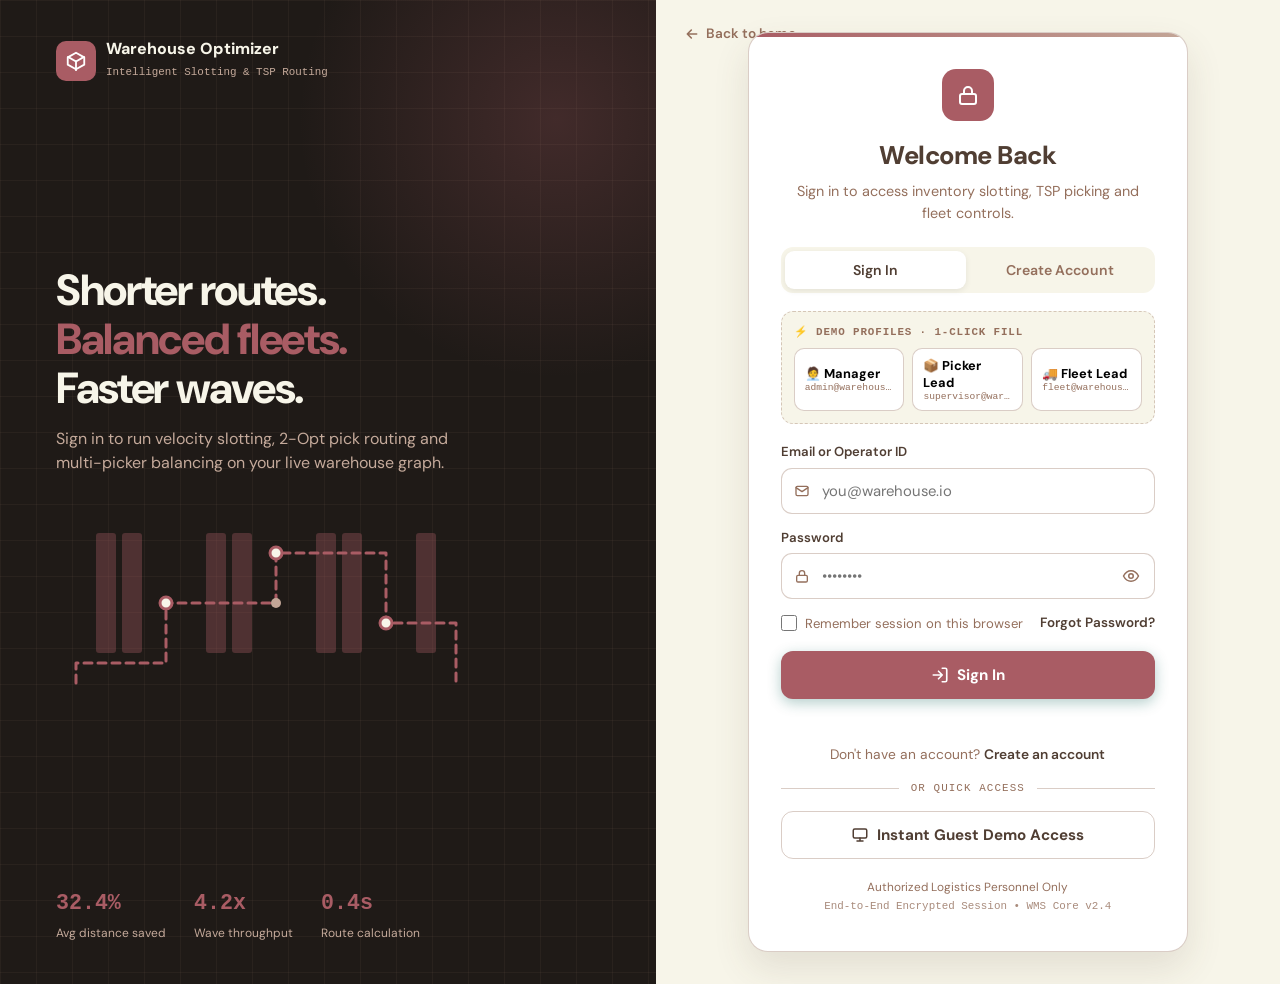
==== commit 5d067732: "Apply terracotta, sand, and dark roast theme system across entire frontend" ====
--- a/frontend/index.html
+++ b/frontend/index.html
@@ -6,63 +6,151 @@
 <title>Manager Dashboard | Warehouse Optimizer</title>
 <link rel="preconnect" href="https://fonts.googleapis.com">
 <link rel="preconnect" href="https://fonts.gstatic.com" crossorigin>
-<link href="https://fonts.googleapis.com/css2?family=JetBrains+Mono:wght@400;500;700&family=Plus+Jakarta+Sans:wght@400;500;600;700;800&display=swap" rel="stylesheet">
+<link href="https://fonts.googleapis.com/css2?family=DM+Sans:ital,opsz,wght@0,9..40,100..1000;1,9..40,100..1000&family=JetBrains+Mono:wght@400;500;700&display=swap" rel="stylesheet">
 <link rel="stylesheet" href="powerbi.css">
 <link rel="stylesheet" href="style.css">
 <script src="theme.js"></script>
 <script src="auth.js"></script>
 <style>
 :root {
-  --primary: #2C2C2E; --primary-hover: #1C1C1E; --accent: #7A7A7E;
-  --bg-main: #F8F8FA; --card-bg: #FFFFFF; --border-color: #D8D8DC;
-  --text-main: #1C1C1E; --text-secondary: #58585B;
-  --good: #5E7A52; --warn: #B8892F; --bad: #A24A3E; --info: #5B7C8D;
-  --nav-bg: #1C1C1E; --soft: rgba(122,122,126,.14);
-  --font-sans: 'Plus Jakarta Sans', -apple-system, sans-serif;
-  --font-mono: 'JetBrains Mono', monospace;
-  --shadow: 0 8px 24px rgba(28,28,30,.06); --shadow-lg: 0 18px 40px rgba(28,28,30,.10);
+  --card: #F7F5E9;
+  --ring: #A95C64;
+  --input: #946F5C;
+  --muted: #E9C9BE;
+  --accent: #E9C9BE;
+  --border: #946F5C;
+  --radius: 0px;
+  --chart-1: #A95C64;
+  --chart-2: #946F5C;
+  --chart-3: #C9A188;
+  --chart-4: #C3A697;
+  --chart-5: #A87D77;
+  --popover: #FFFFFF;
+  --primary: #A95C64;
+  --sidebar: #EBCABF;
+  --spacing: 0.25rem;
+  --font-mono: Menlo, monospace;
+  --font-sans: 'DM Sans', sans-serif;
+  --secondary: #C3A697;
+  --background: #F7F5E9;
+  --font-serif: Georgia, serif;
+  --foreground: #503E33;
+  --destructive: #1F1C18;
+  --shadow-blur: 0px;
+  --shadow-color: #503E33;
+  --sidebar-ring: #A95C64;
+  --shadow-spread: 2px;
+  --letter-spacing: 0em;
+  --shadow-opacity: 1;
+  --sidebar-accent: #C9A188;
+  --sidebar-border: #A87D77;
+  --card-foreground: #503E33;
+  --shadow-offset-x: 2px;
+  --shadow-offset-y: 2px;
+  --sidebar-primary: #A95C64;
+  --muted-foreground: #946F5C;
+  --accent-foreground: #503E33;
+  --popover-foreground: #503E33;
+  --primary-foreground: #FFFFFF;
+  --sidebar-foreground: #503E33;
+  --secondary-foreground: #FFFFFF;
+  --destructive-foreground: #FFFFFF;
+  --sidebar-accent-foreground: #FFFFFF;
+  --sidebar-primary-foreground: #FFFFFF;
+
+  --primary-hover: #904850;
+  --bg-main: var(--background);
+  --card-bg: #FFFFFF;
+  --border-color: rgba(148, 111, 92, 0.35);
+  --text-main: var(--foreground);
+  --text-secondary: var(--muted-foreground);
+  --good: var(--primary);
+  --warn: #D98850;
+  --bad: var(--destructive);
+  --info: var(--secondary);
+  --nav-bg: #43332A;
+  --soft: rgba(169, 92, 100, 0.10);
+  --shadow: 0 4px 16px rgba(80, 62, 51, 0.08);
+  --shadow-lg: 0 16px 36px rgba(80, 62, 51, 0.12);
+
   /* Profile modal theme mappings */
   --pbi-tile-bg: var(--card-bg);
   --pbi-border: var(--border-color);
-  --pbi-border-highlight: var(--accent);
+  --pbi-border-highlight: var(--primary);
   --pbi-text-header: var(--text-main);
   --pbi-text-dim: var(--text-secondary);
   --pbi-header-ribbon: var(--card-bg);
   --pbi-tile-hover: var(--soft);
 }
-[data-theme="dark"] {
-  --bg-main: #161618; --card-bg: #222226; --border-color: #38383D;
-  --text-main: #F2F2F7; --text-secondary: #AEAEB2; --nav-bg: #161618; --soft: rgba(174,174,178,.12);
-  --shadow: 0 8px 24px rgba(0,0,0,.4); --shadow-lg: 0 18px 40px rgba(0,0,0,.6);
+
+.dark, [data-theme="dark"] {
+  --card: #3C332E;
+  --ring: #C9A188;
+  --input: #503E33;
+  --muted: #503E33;
+  --accent: #C3A697;
+  --border: #503E33;
+  --radius: 0px;
+  --chart-1: #C9A188;
+  --chart-2: #C3A697;
+  --chart-3: #A95C64;
+  --chart-4: #946F5C;
+  --chart-5: #A87D77;
+  --popover: #3C332E;
+  --primary: #C9A188;
+  --sidebar: #1F1A17;
+  --spacing: 0.25rem;
+  --font-mono: Menlo, monospace;
+  --font-sans: 'DM Sans', sans-serif;
+  --secondary: #946F5C;
+  --background: #2B2421;
+  --font-serif: Georgia, serif;
+  --foreground: #F7F5E9;
+  --destructive: #E57373;
+  --shadow-blur: 0px;
+  --shadow-color: #503E33;
+  --sidebar-ring: #C9A188;
+  --shadow-spread: 2px;
+  --letter-spacing: 0em;
+  --shadow-opacity: 1;
+  --sidebar-accent: #C3A697;
+  --sidebar-border: #503E33;
+  --card-foreground: #F7F5E9;
+  --shadow-offset-x: 2px;
+  --shadow-offset-y: 2px;
+  --sidebar-primary: #C9A188;
+  --muted-foreground: #C5AA9B;
+  --accent-foreground: #2B2421;
+  --popover-foreground: #F7F5E9;
+  --primary-foreground: #2B2421;
+  --sidebar-foreground: #F7F5E9;
+  --secondary-foreground: #F7F5E9;
+  --destructive-foreground: #2B2421;
+  --sidebar-accent-foreground: #1F1A17;
+  --sidebar-primary-foreground: #1F1A17;
+
+  --primary-hover: #DEB8A0;
+  --bg-main: var(--background);
+  --card-bg: var(--card);
+  --border-color: var(--border);
+  --text-main: var(--foreground);
+  --text-secondary: var(--muted-foreground);
+  --nav-bg: var(--sidebar);
+  --soft: rgba(201, 161, 136, 0.14);
+  --good: var(--primary);
+  --warn: #E09A5A;
+  --bad: var(--destructive);
+  --info: var(--accent);
+  --shadow: 0 8px 24px rgba(0, 0, 0, 0.5);
+  --shadow-lg: 0 18px 40px rgba(0, 0, 0, 0.7);
 }
+
 * { box-sizing: border-box; margin: 0; padding: 0; }
 body { font-family: var(--font-sans); background: var(--bg-main); color: var(--text-main); line-height: 1.5; -webkit-font-smoothing: antialiased; transition: background .3s, color .3s; }
 a { color: inherit; text-decoration: none; }
 button, select { font-family: inherit; }
 svg { display: block; }
 .wrap { width: min(1280px, 100% - 40px); margin-inline: auto; }
-
-/* Top nav */
-.topbar { background: var(--nav-bg); color: #EEE; position: sticky; top: 0; z-index: 50; border-bottom: 1px solid var(--border-color); }
-.topbar .wrap { display: flex; align-items: center; gap: 20px; height: 66px; width: min(1400px, 100% - 32px); }
-.brand { display: flex; align-items: center; gap: 10px; flex-shrink: 0; color: inherit; }
-.brand-icon { width: 36px; height: 36px; border-radius: 9px; background: var(--primary); display: grid; place-items: center; color: #fff; text-decoration: none; cursor: pointer; transition: transform .2s, background .2s, box-shadow .2s; }
-.brand-icon:hover { transform: translateY(-2px); background: var(--accent); box-shadow: 0 4px 12px rgba(0,0,0,.25); }
-.brand strong { display: block; font-size: .95rem; font-weight: 800; line-height: 1.1; }
-.brand small { font-family: var(--font-mono); font-size: .6rem; color: #AEAEB2; letter-spacing: .04em; }
-.nav { display: flex; gap: 4px; flex: 1; overflow-x: auto; scrollbar-width: none; }
-.nav::-webkit-scrollbar { display: none; }
-.nav a { padding: 8px 14px; border-radius: 9px; font-size: .86rem; font-weight: 500; color: #AEAEB2; white-space: nowrap; transition: background .2s, color .2s; }
-.nav a:hover { background: rgba(255,255,255,.07); color: #fff; }
-.nav a.active { background: rgba(122,122,126,.28); color: #fff; font-weight: 600; border: 1px solid rgba(255,255,255,.12); }
-.user { display: flex; align-items: center; gap: 10px; flex-shrink: 0; }
-.avatar { width: 34px; height: 34px; border-radius: 50%; background: var(--primary); color: #fff; display: grid; place-items: center; font-size: .75rem; font-weight: 700; cursor: pointer; transition: transform .2s; }
-.avatar:hover { transform: scale(1.08); }
-.user-meta { cursor: pointer; }
-.user-meta b { display: block; font-size: .82rem; line-height: 1.1; }
-.user-meta span { font-size: .68rem; color: #AEAEB2; }
-.ib { width: 36px; height: 36px; border-radius: 9px; border: 1px solid rgba(255,255,255,.15); background: transparent; color: #EEE; display: grid; place-items: center; cursor: pointer; transition: transform .2s, border-color .2s; }
-.ib:hover { transform: translateY(-2px); border-color: var(--accent); }
 
 main { padding: 28px 0 56px; display: grid; gap: 20px; }
 .card { background: var(--card-bg); border: 1px solid var(--border-color); border-radius: 16px; box-shadow: var(--shadow); }
@@ -253,7 +341,7 @@
 
     <section class="quick">
       <a class="card qa" href="layout.html"><div><h3>Run Slotting Optimizer</h3><p>Move fast-selling items closer to packing</p></div><span class="ico"><svg width="22" height="22" viewBox="0 0 24 24" fill="none" stroke="currentColor" stroke-width="2" stroke-linecap="round" stroke-linejoin="round"><path d="M4.5 16.5c-1.5 1.3-2 5-2 5s3.7-.5 5-2c.7-.8.7-2.100-.1-2.900a2.200 2.200 0 00-2.900-.1zM12 15l-3-3a22 22 0 012-3.900A12.900 12.900 0 0122 2c0 2.700-.8 7.500-6 11a22 22 0 01-4 2z"/></svg></span></a>
-      <a class="card qa" href="graph.html"><div><h3>Facility Graph Floorplan</h3><p>Inspect 25 storage shelves &amp; aisles</p></div><span class="ico"><svg width="22" height="22" viewBox="0 0 24 24" fill="none" stroke="currentColor" stroke-width="2" stroke-linecap="round" stroke-linejoin="round"><circle cx="5" cy="6" r="2.500"/><circle cx="19" cy="6" r="2.500"/><circle cx="12" cy="18" r="2.500"/><path d="M7.500 6h9M6.500 8l4 8M17.500 8l-4 8"/></svg></span></a>
+      <a class="card qa" href="graph.html"><div><h3>Facility Graph Floorplan</h3><p>Inspect 24 storage shelves + 1 packing dock</p></div><span class="ico"><svg width="22" height="22" viewBox="0 0 24 24" fill="none" stroke="currentColor" stroke-width="2" stroke-linecap="round" stroke-linejoin="round"><circle cx="5" cy="6" r="2.500"/><circle cx="19" cy="6" r="2.500"/><circle cx="12" cy="18" r="2.500"/><path d="M7.500 6h9M6.500 8l4 8M17.500 8l-4 8"/></svg></span></a>
       <a class="card qa" href="products.html"><div><h3>Inventory Catalog &amp; Stock</h3><p>Manage 60 SKUs &amp; restocking levels</p></div><span class="ico"><svg width="22" height="22" viewBox="0 0 24 24" fill="none" stroke="currentColor" stroke-width="2" stroke-linecap="round" stroke-linejoin="round"><path d="M21 8l-9-5-9 5v8l9 5 9-5V8z"/><path d="M3.300 7.500L12 12.500l8.700-5M12 22V12.500"/></svg></span></a>
     </section>
 
@@ -862,7 +950,7 @@
   $('wAvatar').textContent = initials;
 
 
-  /* ---- Demo data ---- */
+  /* ---- Live Database Integration ---- */
   var TOURS = {
     today: [['08:00',120,78],['10:00',138,84],['12:00',104,71],['14:00',150,92],['16:00',126,80]],
     '7d':  [['Mon',142,92],['Tue',156,96],['Wed',128,84],['Thu',134,88],['Fri',150,94],['Sat',112,76],['Sun',98,70]],
@@ -874,34 +962,33 @@
   var ENG  = { all: 1, '2opt': .94, nn: 1.06, sshape: 1.14 };
   var FLEET = [['P. Sharma',82],['R. Iyer',76],['A. Khan',79],['M. Joshi',73],['S. Patil',81]];
   var TIERS = [['Tier A (Fast)',25,'#5E7A52'],['Tier B (Med)',20,'#5B7C8D'],['Tier C (Bulk)',15,'#B8892F']];
-  var ALERTS = [
-    ['#A24A3E','SKU-1042 below reorder point','Stock 12 · Shelf B-07'],
-    ['#B8892F','SKU-0318 moved to Tier A','Re-slot suggested to Shelf A-02'],
-    ['#B8892F','Aisle C-3 congestion risk','3 pickers scheduled in same wave'],
-    ['#5E7A52','Wave #218 optimized','Saved 41 m vs baseline']
-  ];
-  var AUDIT = [
-    ['21:14','alex.morgan','Ran Slotting Optimizer','47 SKUs re-slotted','Success','#5E7A52'],
-    ['20:52','fleet_lead','Rebalanced Wave #217','Gini 0.19 → 0.14','Success','#5E7A52'],
-    ['19:30','picker_lead','Generated 2-Opt route','Zone A · 22 picks','Success','#5E7A52'],
-    ['18:05','alex.morgan','Blocked aisle C-3','Detour applied','Warning','#B8892F'],
-    ['16:41','system','Nightly stock sync','60 SKUs updated','Success','#5E7A52']
-  ];
+  var liveData = null;
 
   var state = { time: '7d', corr: 'all', eng: 'all' };
   var cur = { rows: [], kpi: {} };
 
   function compute() {
-    var f = CORR[state.corr], e = ENG[state.eng];
-    cur.rows = TOURS[state.time].map(function (r) {
+    var f = CORR[state.corr] || 1, e = ENG[state.eng] || 1;
+    cur.rows = (TOURS[state.time] || TOURS['7d']).map(function (r) {
       var b = Math.round(r[1] * f * 10) / 10 * (state.corr === 'all' ? 1 : 3.4);
       var o = b * (r[2] / r[1]) * e;
       return { l: r[0], b: Math.round(b), o: Math.round(o), p: Math.round((1 - o / b) * 1000) / 10 };
     });
     var sb = 0, so = 0;
     cur.rows.forEach(function (r) { sb += r.b; so += r.o; });
-    var orders = Math.max(1, Math.round(ORDERS[state.time] * f));
-    cur.kpi = { eff: Math.round((1 - so / sb) * 1000) / 10, saved: Math.round((sb - so) * Math.max(1, orders / cur.rows.length / 2)), orders: orders };
+    var ordCount = (liveData && liveData.total_orders) ? liveData.total_orders : Math.max(1, Math.round(ORDERS[state.time] * f));
+    var effGain = (liveData && liveData.percent_reduction !== undefined) ? liveData.percent_reduction : Math.round((1 - so / sb) * 1000) / 10;
+    var distSaved = (liveData && liveData.total_distance_saved !== undefined) ? liveData.total_distance_saved : Math.round((sb - so) * Math.max(1, ordCount / cur.rows.length / 2));
+
+    cur.kpi = {
+      eff: effGain,
+      saved: distSaved,
+      orders: ordCount,
+      shelves: (liveData && liveData.total_shelves) ? liveData.total_shelves : 25,
+      products: (liveData && liveData.total_products) ? liveData.total_products : 60,
+      units: (liveData && liveData.total_units) ? liveData.total_units : 3000,
+      valuation: (liveData && liveData.total_valuation) ? liveData.total_valuation : 45000
+    };
   }
 
   function spark(color, pts) {
@@ -915,10 +1002,10 @@
   function renderKpis() {
     var k = cur.kpi, pcts = cur.rows.map(function (r) { return r.p; });
     $('kpis').innerHTML =
-      kpiCard('#5E7A52', 'Pick efficiency gain', k.eff.toFixed(1) + '%', k.eff >= 30 ? '▲ Over target' : '▼ Below target', k.saved.toLocaleString() + ' meters total saved', pcts.length > 1 ? pcts : [1, 2]) +
-      kpiCard('#B8892F', 'Customer orders', k.orders.toLocaleString(), 'Live', 'Active fulfillment portfolio', cur.rows.map(function (r) { return r.b; })) +
-      kpiCard('#8A5A9B', 'Storage shelves', '25', '100% Active', '4 storage corridors + 1 packing hub', [5, 5, 6, 5, 6, 6]) +
-      kpiCard('#5B7C8D', 'Catalog SKUs', '60', '6 Categories', 'Class A/B/C Pareto slotted', [3, 4, 4, 5, 6, 7]);
+      kpiCard('#5E7A52', 'Pick efficiency gain', (k.eff || 0).toFixed(1) + '%', k.eff >= 30 ? '▲ Over target' : '▼ Below target', (k.saved || 0).toLocaleString() + ' meters total saved', pcts.length > 1 ? pcts : [1, 2]) +
+      kpiCard('#B8892F', 'Customer orders', (k.orders || 0).toLocaleString(), 'Live DB', 'Active fulfillment portfolio', cur.rows.map(function (r) { return r.b; })) +
+      kpiCard('#8A5A9B', 'Storage shelves', String(k.shelves || 25), '100% Active', (k.shelves || 25) + ' storage locations + 1 dock', [5, 5, 6, 5, 6, 6]) +
+      kpiCard('#5B7C8D', 'Catalog SKUs', String(k.products || 60), 'Live Master', (k.units || 0).toLocaleString() + ' units ($' + Math.round(k.valuation || 0).toLocaleString() + ')', [3, 4, 4, 5, 6, 7]);
   }
 
   function renderBars() {
@@ -945,19 +1032,26 @@
   }
 
   function renderDonut() {
-    var total = 60, r = 70, c = 2 * Math.PI * r, off = 0, s = '<circle cx="95" cy="95" r="' + r + '" fill="none" stroke="var(--bg-main)" stroke-width="26"/>', lg = '';
+    var total = (liveData && liveData.total_products) ? liveData.total_products : 60;
+    if (liveData && liveData.sku_tier_counts) {
+      TIERS = [
+        ['Tier A (Fast)', liveData.sku_tier_counts.A || 12, '#5E7A52'],
+        ['Tier B (Med)', liveData.sku_tier_counts.B || 18, '#5B7C8D'],
+        ['Tier C (Bulk)', liveData.sku_tier_counts.C || 30, '#B8892F']
+      ];
+    }
+    var r = 70, c = 2 * Math.PI * r, off = 0, s = '<circle cx="95" cy="95" r="' + r + '" fill="none" stroke="var(--bg-main)" stroke-width="26"/>', lg = '';
     TIERS.forEach(function (t) {
-      var len = c * t[1] / total;
+      var len = c * t[1] / Math.max(1, total);
       s += '<circle cx="95" cy="95" r="' + r + '" fill="none" stroke="' + t[2] + '" stroke-width="26" stroke-dasharray="' + len + ' ' + (c - len) + '" stroke-dashoffset="' + (-off) + '" transform="rotate(-90 95 95)"><title>' + t[0] + ': ' + t[1] + ' SKUs</title></circle>';
       off += len;
-      lg += '<div style="--c:' + t[2] + '"><i></i>' + t[0] + '<span>' + Math.round(t[1] / total * 100) + '% (' + t[1] + ')</span></div>';
+      lg += '<div style="--c:' + t[2] + '"><i></i>' + t[0] + '<span>' + Math.round(t[1] / Math.max(1, total) * 100) + '% (' + t[1] + ')</span></div>';
     });
-    s += '<text x="95" y="98" text-anchor="middle" style="font-family:var(--font-mono);font-size:28px;font-weight:700;fill:var(--text-main)">60</text><text x="95" y="116" text-anchor="middle" style="font-family:var(--font-mono);font-size:9px;fill:var(--text-secondary)">TOTAL SKUS</text>';
+    s += '<text x="95" y="98" text-anchor="middle" style="font-family:var(--font-mono);font-size:28px;font-weight:700;fill:var(--text-main)">' + total + '</text><text x="95" y="116" text-anchor="middle" style="font-family:var(--font-mono);font-size:9px;fill:var(--text-secondary)">TOTAL SKUS</text>';
     $('donut').innerHTML = s; $('donutLg').innerHTML = lg;
   }
 
   function renderFleet() {
-    var f = state.time === 'today' ? .4 : state.time === '7d' ? 1 : 1;
     var vals = FLEET.map(function (p) { return Math.round(p[1] * (state.eng === 'nn' ? 1.08 : state.eng === 'sshape' ? 1.14 : 1)); });
     var mean = vals.reduce(function (a, b) { return a + b; }, 0) / vals.length, mx = Math.max.apply(null, vals);
     $('fleet').innerHTML = FLEET.map(function (p, i) {
@@ -967,38 +1061,104 @@
     $('gini').textContent = (sum / (2 * vals.length * vals.length * mean)).toFixed(2);
   }
 
-  function renderStatic() {
-    $('alerts').innerHTML = ALERTS.map(function (a) { return '<div class="alert" style="--c:' + a[0] + '"><span class="bd"></span><div>' + a[1] + '<small>' + a[2] + '</small></div></div>'; }).join('');
-    $('audit').innerHTML = AUDIT.map(function (r) { return '<tr><td class="mono">' + r[0] + '</td><td>' + r[1] + '</td><td>' + r[2] + '</td><td>' + r[3] + '</td><td><span class="st" style="--c:' + r[5] + '">' + r[4] + '</span></td></tr>'; }).join('');
-  }
-
-  function render() { compute(); renderKpis(); renderBars(); renderFleet(); }
-
-  function toast(msg) { var t = $('toast'); t.textContent = msg; t.classList.add('show'); clearTimeout(toast.t); toast.t = setTimeout(function () { t.classList.remove('show'); }, 2200); }
+  function renderDynamicLogs() {
+    if (liveData && liveData.active_notifications && liveData.active_notifications.length > 0) {
+      $('alerts').innerHTML = liveData.active_notifications.map(function (a) {
+        var c = a.severity === 'CRITICAL' ? '#A24A3E' : (a.severity === 'WARNING' ? '#B8892F' : '#5E7A52');
+        var tStr = a.created_at ? a.created_at.slice(11, 16) : '';
+        return '<div class="alert" style="--c:' + c + '"><span class="bd"></span><div>' + a.title + '<small>' + a.message + (tStr ? ' &bull; ' + tStr : '') + '</small></div></div>';
+      }).join('');
+    } else {
+      var defaultAlerts = [
+        ['#5E7A52', 'Facility Online', 'All 24 storage shelves connected'],
+        ['#5B7C8D', 'Inventory Synchronized', 'Dynamic Pareto pick velocity active']
+      ];
+      $('alerts').innerHTML = defaultAlerts.map(function (a) { return '<div class="alert" style="--c:' + a[0] + '"><span class="bd"></span><div>' + a[1] + '<small>' + a[2] + '</small></div></div>'; }).join('');
+    }
+
+    if (liveData && liveData.recent_audit && liveData.recent_audit.length > 0) {
+      $('audit').innerHTML = liveData.recent_audit.map(function (r) {
+        var t = r.created_at ? r.created_at.slice(11, 16) : '--:--';
+        var isSuccess = String(r.status).toUpperCase() === 'SUCCESS';
+        var c = isSuccess ? '#5E7A52' : '#B8892F';
+        return '<tr><td class="mono">' + t + '</td><td>' + (r.email || 'system') + '</td><td>' + r.action + '</td><td>' + (r.details || '') + '</td><td><span class="st" style="--c:' + c + '">' + r.status + '</span></td></tr>';
+      }).join('');
+    }
+  }
+
+  function render() {
+    compute();
+    renderKpis();
+    renderBars();
+    renderDonut();
+    renderFleet();
+    renderDynamicLogs();
+  }
+
+  async function fetchLiveDashboard() {
+    try {
+      var res = await fetch('/api/statistics?time=' + encodeURIComponent(state.time) + '&corr=' + encodeURIComponent(state.corr) + '&eng=' + encodeURIComponent(state.eng));
+      if (res.ok) {
+        liveData = await res.json();
+      }
+    } catch (err) {
+      console.warn('Live stats fetch fallback to cached/computed values:', err);
+    }
+    render();
+    if (typeof loadManagerDashboard === 'function' && activeDashboardRole === 'manager') {
+      try { loadManagerDashboard(); } catch(e) {}
+    }
+  }
+
+  function toast(msg) {
+    var t = $('toast');
+    if (!t) return;
+    t.textContent = msg;
+    t.classList.add('show');
+    clearTimeout(toast.t);
+    toast.t = setTimeout(function () { t.classList.remove('show'); }, 2500);
+  }
 
   /* ---- Events ---- */
   $('timeSeg').addEventListener('click', function (e) {
     var b = e.target.closest('button'); if (!b) return;
     state.time = b.dataset.v;
     this.querySelectorAll('button').forEach(function (x) { x.setAttribute('aria-pressed', String(x === b)); });
-    render();
+    fetchLiveDashboard();
   });
-  $('corr').addEventListener('change', function () { state.corr = this.value; render(); });
-  $('eng').addEventListener('change', function () { state.eng = this.value; render(); });
-  $('refresh').addEventListener('click', function () {
+
+  $('corr').addEventListener('change', function () { state.corr = this.value; fetchLiveDashboard(); });
+  $('eng').addEventListener('change', function () { state.eng = this.value; fetchLiveDashboard(); });
+
+  $('refresh').addEventListener('click', async function () {
     var i = $('refIcon'); i.classList.remove('spin'); void i.getBoundingClientRect(); i.classList.add('spin');
-    render(); $('refreshed').textContent = 'Refreshed ' + new Date().toLocaleTimeString([], { hour: '2-digit', minute: '2-digit' });
-    toast('Dashboard data refreshed');
+    await fetchLiveDashboard();
+    $('refreshed').textContent = 'Refreshed ' + new Date().toLocaleTimeString([], { hour: '2-digit', minute: '2-digit' });
+    toast('Live database data refreshed');
   });
-  $('simulate').addEventListener('click', function () {
-    ORDERS[state.time] += 1; render(); toast('Simulated order added to the queue');
+
+  $('simulate').addEventListener('click', async function () {
+    var btn = $('simulate');
+    btn.disabled = true;
+    try {
+      var res = await fetch('/api/orders/simulate', { method: 'POST' });
+      var data = await res.json();
+      if (res.ok) {
+        toast('✓ Simulated Order #' + data.order_id + ' created in database');
+        await fetchLiveDashboard();
+      } else {
+        toast('Error: ' + (data.error || 'Simulation failed'));
+      }
+    } catch (e) {
+      toast('Network error during order simulation');
+    } finally {
+      btn.disabled = false;
+    }
   });
+
   $('export').addEventListener('click', function () {
-    var csv = 'period,baseline_m,optimized_m,reduction_pct\n' + cur.rows.map(function (r) { return [r.l, r.b, r.o, r.p].join(','); }).join('\n');
-    var a = document.createElement('a');
-    a.href = URL.createObjectURL(new Blob([csv], { type: 'text/csv' }));
-    a.download = 'warehouse-' + state.time + '-tours.csv'; a.click(); URL.revokeObjectURL(a.href);
-    toast('CSV exported');
+    window.location.href = '/api/reports/analytics?format=csv';
+    toast('Analytics CSV export initiated');
   });
 
   // View Earnings & Bonus
@@ -1043,7 +1203,7 @@
     setTimeout(function () { openProfileSettingsModal('earnings'); }, 150);
   }
 
-  renderDonut(); renderStatic(); render();
+  fetchLiveDashboard();
 })();
 </script>
 </body>
--- a/frontend/powerbi.css
+++ b/frontend/powerbi.css
@@ -18,38 +18,67 @@
 /* ========================================================================== */
 
 :root {
-  --pbi-canvas-bg: #161618;
-  --pbi-tile-bg: #222226;
-  --pbi-tile-hover: #2A2A2F;
-  --pbi-border: #38383D;
-  --pbi-border-highlight: #7A7A7E;
-  --pbi-gold: #F2C811;
-  --pbi-gold-glow: rgba(242, 200, 17, 0.2);
-  --pbi-blue: #7A7A7E;
-  --pbi-teal: #5E7A52;
-  --pbi-green: #5E7A52;
-  --pbi-green-light: #729464;
-  --pbi-red: #A24A3E;
-  --pbi-purple: #8E8E93;
-  --pbi-slate: #AEAEB2;
-  --pbi-text-header: #F2F2F7;
-  --pbi-text-body: #F2F2F7;
-  --pbi-text-dim: #AEAEB2;
-  --pbi-header-ribbon: #1C1C1E;
-  --pbi-card-shadow: 0 4px 16px rgba(0, 0, 0, 0.4);
+  --pbi-canvas-bg: var(--background, #F7F5E9);
+  --pbi-tile-bg: #FFFFFF;
+  --pbi-tile-hover: #F2EEDB;
+  --pbi-border: rgba(148, 111, 92, 0.35);
+  --pbi-border-highlight: var(--primary, #A95C64);
+  --pbi-gold: #D98850;
+  --pbi-gold-glow: rgba(217, 136, 80, 0.2);
+  --pbi-blue: #C3A697;
+  --pbi-teal: var(--primary, #A95C64);
+  --pbi-green: var(--chart-3, #C9A188);
+  --pbi-green-light: #C9A188;
+  --pbi-red: var(--destructive, #1F1C18);
+  --pbi-purple: #A87D77;
+  --pbi-slate: var(--muted-foreground, #946F5C);
+  --pbi-text-header: var(--foreground, #503E33);
+  --pbi-text-body: var(--foreground, #503E33);
+  --pbi-text-dim: var(--muted-foreground, #946F5C);
+  --pbi-header-ribbon: #FFFFFF;
+  --pbi-card-shadow: 0 2px 8px rgba(80, 62, 51, 0.08);
 }
 
 [data-theme="light"] {
-  --pbi-canvas-bg: #F8F8FA;
+  --pbi-canvas-bg: var(--background, #F7F5E9);
   --pbi-tile-bg: #FFFFFF;
-  --pbi-tile-hover: #F2F2F5;
-  --pbi-border: #D8D8DC;
-  --pbi-border-highlight: #7A7A7E;
-  --pbi-text-header: #1C1C1E;
-  --pbi-text-body: #1C1C1E;
-  --pbi-text-dim: #58585B;
+  --pbi-tile-hover: #F2EEDB;
+  --pbi-border: rgba(148, 111, 92, 0.35);
+  --pbi-border-highlight: var(--primary, #A95C64);
+  --pbi-blue: #C3A697;
+  --pbi-teal: var(--primary, #A95C64);
+  --pbi-green: var(--chart-3, #C9A188);
+  --pbi-green-light: #C9A188;
+  --pbi-red: var(--destructive, #1F1C18);
+  --pbi-purple: #A87D77;
+  --pbi-slate: var(--muted-foreground, #946F5C);
+  --pbi-text-header: var(--foreground, #503E33);
+  --pbi-text-body: var(--foreground, #503E33);
+  --pbi-text-dim: var(--muted-foreground, #946F5C);
   --pbi-header-ribbon: #FFFFFF;
-  --pbi-card-shadow: 0 4px 16px rgba(28, 28, 30, 0.06);
+  --pbi-card-shadow: 0 2px 8px rgba(80, 62, 51, 0.08);
+}
+
+.dark, [data-theme="dark"] {
+  --pbi-canvas-bg: var(--background, #2B2421);
+  --pbi-tile-bg: var(--card, #3C332E);
+  --pbi-tile-hover: #483E38;
+  --pbi-border: var(--border, #503E33);
+  --pbi-border-highlight: var(--primary, #C9A188);
+  --pbi-gold: #E09A5A;
+  --pbi-gold-glow: rgba(224, 154, 90, 0.2);
+  --pbi-blue: #C3A697;
+  --pbi-teal: var(--primary, #C9A188);
+  --pbi-green: var(--chart-2, #C3A697);
+  --pbi-green-light: #C3A697;
+  --pbi-red: var(--destructive, #E57373);
+  --pbi-purple: #A87D77;
+  --pbi-slate: var(--muted-foreground, #C5AA9B);
+  --pbi-text-header: var(--foreground, #F7F5E9);
+  --pbi-text-body: var(--foreground, #F7F5E9);
+  --pbi-text-dim: var(--muted-foreground, #C5AA9B);
+  --pbi-header-ribbon: var(--card, #3C332E);
+  --pbi-card-shadow: 0 4px 16px rgba(0, 0, 0, 0.5);
 }
 
 /* Power BI Top Ribbon / Command Bar */
--- a/frontend/style.css
+++ b/frontend/style.css
@@ -6,202 +6,307 @@
   and native Dark & Light theme modes.
 */
 
-@import url('https://fonts.googleapis.com/css2?family=Plus+Jakarta+Sans:wght@400;500;600;700;800&family=JetBrains+Mono:wght@400;500;600&display=swap');
+@import url('https://fonts.googleapis.com/css2?family=DM+Sans:ital,opsz,wght@0,9..40,100..1000;1,9..40,100..1000&family=JetBrains+Mono:wght@400;500;600;700&display=swap');
 
 :root {
-  /* Curated Minimal Grey Palette Swatches (Monochrome Scale) */
-  --grey-950: #121212;
-  --grey-900: #1C1C1E;
-  --grey-850: #242426;
-  --grey-800: #2C2C2E;
-  --grey-750: #38383A;
-  --grey-700: #48484A;
-  --grey-600: #636366;
-  --grey-500: #7A7A7E;
-  --grey-400: #8E8E93;
-  --grey-300: #AEAEB2;
-  --grey-200: #C7C7CC;
-  --grey-150: #D8D8DC;
-  --grey-100: #E5E5EA;
-  --grey-50:  #F2F2F7;
-  --grey-20:  #F8F8FA;
-
-  /* Legacy Swatch Aliases mapped to Pure Minimal Greys */
-  --pale-carbon: #C7C7CC;
-  --cool-pebble: #AEAEB2;
-  --soft-iron: #8E8E93;
-  --soft-ash-gray: #7A7A7E;
-  --misty-granite: #707074;
-  --foggy-steel: #636366;
-  --quiet-smoke: #58585B;
-  --matte-cloud: #AEAEB2;
-  --matte-silver-dust: #9E9EA3;
-  --urban-fog: #8E8E93;
-  --cool-concrete: #7A7A7E;
-  --urban-stone: #636366;
-  --faded-alloy: #58585B;
-  --shadow-gray: #48484A;
-  --industrial-mist: #7A7A7E;
-  --matte-smoke-gray: #636366;
-  --industrial-clay: #58585B;
-  --stormy-shadow: #48484A;
-  --dusty-slate: #38383A;
-  --dim-graphite: #2C2C2E;
-  --charcoal-veil: #242426;
-
-  /* Curated Dashboard Theme Palette (Aligned with Landing Page) */
-  --primary: #2C2C2E;
-  --primary-hover: #1C1C1E;
-  --primary-gradient: linear-gradient(135deg, #2C2C2E 0%, #1C1C1E 100%);
-  --primary-glow: rgba(44, 44, 46, 0.25);
-  --primary-light: rgba(122, 122, 126, 0.16);
-
-  --accent: #7A7A7E;
-  --soft: rgba(122, 122, 126, 0.14);
-
-  --success: #5E7A52;
-  --success-hover: #4E6743;
-  --success-gradient: linear-gradient(135deg, #5E7A52 0%, #4E6743 100%);
-  --success-light: rgba(94, 122, 82, 0.18);
-
-  --warning: #B8892F;
-  --warning-light: rgba(184, 137, 47, 0.18);
-
-  --danger: #A24A3E;
-  --danger-light: rgba(162, 74, 62, 0.18);
-
-  --good: #5E7A52;
-  --warn: #B8892F;
-  --bad: #A24A3E;
-  --info: #5B7C8D;
-
-  --violet: #5B7C8D;
-  --violet-light: rgba(91, 124, 141, 0.18);
-
-  --cyan: #5B7C8D;
-  --cyan-light: rgba(91, 124, 141, 0.18);
+  --card: #F7F5E9;
+  --ring: #A95C64;
+  --input: #946F5C;
+  --muted: #E9C9BE;
+  --accent: #E9C9BE;
+  --border: #946F5C;
+  --radius: 0px;
+  --chart-1: #A95C64;
+  --chart-2: #946F5C;
+  --chart-3: #C9A188;
+  --chart-4: #C3A697;
+  --chart-5: #A87D77;
+  --popover: #FFFFFF;
+  --primary: #A95C64;
+  --sidebar: #EBCABF;
+  --spacing: 0.25rem;
+  --font-mono: Menlo, monospace;
+  --font-sans: 'DM Sans', -apple-system, BlinkMacSystemFont, "Segoe UI", Roboto, sans-serif;
+  --secondary: #C3A697;
+  --background: #F7F5E9;
+  --font-serif: Georgia, serif;
+  --foreground: #503E33;
+  --destructive: #1F1C18;
+  --shadow-blur: 0px;
+  --shadow-color: #503E33;
+  --sidebar-ring: #A95C64;
+  --shadow-spread: 2px;
+  --letter-spacing: 0em;
+  --shadow-opacity: 1;
+  --sidebar-accent: #C9A188;
+  --sidebar-border: #A87D77;
+  --card-foreground: #503E33;
+  --shadow-offset-x: 2px;
+  --shadow-offset-y: 2px;
+  --sidebar-primary: #A95C64;
+  --muted-foreground: #946F5C;
+  --accent-foreground: #503E33;
+  --popover-foreground: #503E33;
+  --primary-foreground: #FFFFFF;
+  --sidebar-foreground: #503E33;
+  --secondary-foreground: #FFFFFF;
+  --destructive-foreground: #FFFFFF;
+  --sidebar-accent-foreground: #FFFFFF;
+  --sidebar-primary-foreground: #FFFFFF;
+
+  /* Theme Core Variables & Semantic Bridges — Light Mode */
+  --font-family: var(--font-sans);
+  --primary-hover: #904850;
+  --primary-gradient: linear-gradient(135deg, #A95C64 0%, #C9A188 100%);
+  --primary-glow: rgba(169, 92, 100, 0.28);
+  --primary-light: rgba(169, 92, 100, 0.12);
+
+  --secondary-fg: var(--foreground);
+  --accent-hover: #C9A188;
+  --accent-glow: rgba(169, 92, 100, 0.32);
+  --accent-light: rgba(233, 201, 190, 0.35);
+  --soft: rgba(169, 92, 100, 0.08);
+
+  --success: #C9A188;
+  --success-hover: #B88E75;
+  --success-gradient: linear-gradient(135deg, #C9A188 0%, #A95C64 100%);
+  --success-light: rgba(201, 161, 136, 0.20);
+
+  --warning: #D98850;
+  --warning-light: rgba(217, 136, 80, 0.16);
+
+  --danger: var(--destructive);
+  --danger-light: rgba(31, 28, 24, 0.12);
+
+  --good: var(--primary);
+  --warn: #D98850;
+  --bad: var(--destructive);
+  --info: var(--secondary);
+
+  --violet: var(--primary);
+  --violet-light: rgba(169, 92, 100, 0.16);
+
+  --cyan: var(--secondary);
+  --cyan-light: rgba(195, 166, 151, 0.22);
 
   /* Surfaces & Backgrounds */
-  --bg: #F8F8FA;
-  --bg-main: #F8F8FA;
+  --bg: var(--background);
+  --bg-main: var(--background);
   --card-bg: #FFFFFF;
-  --card-hover: #F2F2F5;
-  --border: #D8D8DC;
-  --border-color: #D8D8DC;
-  --border-light: #E5E5EA;
-  --canvas-bg: #F8F8FA;
+  --card-hover: #F2EEDB;
+  --border-color: rgba(148, 111, 92, 0.35);
+  --border-light: rgba(148, 111, 92, 0.18);
+  --canvas-bg: var(--background);
 
   /* Text Colors */
-  --text-main: #1C1C1E;
-  --text-secondary: #58585B;
-  --text-muted: #7A7A7E;
-  --text-light: #AEAEB2;
+  --text-main: var(--foreground);
+  --text-secondary: var(--muted-foreground);
+  --text-muted: #A87D77;
+  --text-light: #BCA396;
 
   /* Header & Navigation */
-  --nav-bg: #1C1C1E;
-  --nav-border: rgba(255, 255, 255, 0.12);
-  --glass: rgba(248, 248, 250, 0.85);
-
-  /* Typography */
-  --font-family: 'Plus Jakarta Sans', -apple-system, BlinkMacSystemFont, "Segoe UI", Roboto, sans-serif;
-  --font-sans: 'Plus Jakarta Sans', -apple-system, BlinkMacSystemFont, "Segoe UI", Roboto, sans-serif;
-  --font-mono: 'JetBrains Mono', monospace;
+  --nav-bg: #43332A;
+  --nav-border: #6B5548;
+  --glass: rgba(247, 245, 233, 0.88);
 
   /* Elevation & Curves */
-  --radius-sm: 8px;
-  --radius: 14px;
-  --radius-lg: 18px;
-  --shadow-sm: 0 1px 3px rgba(28, 28, 30, 0.05);
-  --shadow: 0 8px 24px rgba(28, 28, 30, 0.06);
-  --shadow-md: 0 12px 30px rgba(28, 28, 30, 0.08);
-  --shadow-lg: 0 18px 40px rgba(28, 28, 30, 0.10);
+  --radius-sm: 6px;
+  --radius-lg: 14px;
+  --shadow-sm: 0 1px 3px rgba(80, 62, 51, 0.08);
+  --shadow: 0 4px 16px rgba(80, 62, 51, 0.08);
+  --shadow-md: 0 10px 24px rgba(80, 62, 51, 0.10);
+  --shadow-lg: 0 16px 36px rgba(80, 62, 51, 0.12);
   --shadow-glow: 0 0 20px -3px var(--primary-glow);
 }
 
-/* Theme: Dark Mode — Minimal Dark Slate & Deep Charcoal (Matches Landing Page) */
-[data-theme="dark"] {
-  --primary: #2C2C2E;
-  --primary-hover: #38383D;
-  --primary-gradient: linear-gradient(135deg, #38383D 0%, #242426 100%);
-  --primary-glow: rgba(0, 0, 0, 0.4);
-  --primary-light: rgba(174, 174, 178, 0.14);
-
-  --accent: #7A7A7E;
-  --soft: rgba(174, 174, 178, 0.12);
-
-  --success: #5E7A52;
-  --success-hover: #729464;
-  --success-gradient: linear-gradient(135deg, #5E7A52 0%, #729464 100%);
-  --success-light: rgba(94, 122, 82, 0.22);
-
-  --warning: #B8892F;
-  --warning-light: rgba(184, 137, 47, 0.22);
-
-  --danger: #A24A3E;
-  --danger-light: rgba(162, 74, 62, 0.22);
-
-  --good: #5E7A52;
-  --warn: #B8892F;
-  --bad: #A24A3E;
-  --info: #5B7C8D;
-
-  --violet: #5B7C8D;
-  --violet-light: rgba(91, 124, 141, 0.22);
-
-  --cyan: #5B7C8D;
-  --cyan-light: rgba(91, 124, 141, 0.22);
+.dark, [data-theme="dark"] {
+  --card: #3C332E;
+  --ring: #C9A188;
+  --input: #503E33;
+  --muted: #503E33;
+  --accent: #C3A697;
+  --border: #503E33;
+  --radius: 0px;
+  --chart-1: #C9A188;
+  --chart-2: #C3A697;
+  --chart-3: #A95C64;
+  --chart-4: #946F5C;
+  --chart-5: #A87D77;
+  --popover: #3C332E;
+  --primary: #C9A188;
+  --sidebar: #1F1A17;
+  --spacing: 0.25rem;
+  --font-mono: Menlo, monospace;
+  --font-sans: 'DM Sans', -apple-system, BlinkMacSystemFont, "Segoe UI", Roboto, sans-serif;
+  --secondary: #946F5C;
+  --background: #2B2421;
+  --font-serif: Georgia, serif;
+  --foreground: #F7F5E9;
+  --destructive: #E57373;
+  --shadow-blur: 0px;
+  --shadow-color: #503E33;
+  --sidebar-ring: #C9A188;
+  --shadow-spread: 2px;
+  --letter-spacing: 0em;
+  --shadow-opacity: 1;
+  --sidebar-accent: #C3A697;
+  --sidebar-border: #503E33;
+  --card-foreground: #F7F5E9;
+  --shadow-offset-x: 2px;
+  --shadow-offset-y: 2px;
+  --sidebar-primary: #C9A188;
+  --muted-foreground: #C5AA9B;
+  --accent-foreground: #2B2421;
+  --popover-foreground: #F7F5E9;
+  --primary-foreground: #2B2421;
+  --sidebar-foreground: #F7F5E9;
+  --secondary-foreground: #F7F5E9;
+  --destructive-foreground: #2B2421;
+  --sidebar-accent-foreground: #1F1A17;
+  --sidebar-primary-foreground: #1F1A17;
+
+  /* Theme Core Variables & Semantic Bridges — Dark Mode */
+  --font-family: var(--font-sans);
+  --primary-hover: #DEB8A0;
+  --primary-gradient: linear-gradient(135deg, #C9A188 0%, #A95C64 100%);
+  --primary-glow: rgba(201, 161, 136, 0.35);
+  --primary-light: rgba(201, 161, 136, 0.15);
+
+  --secondary-fg: #F7F5E9;
+  --accent-hover: #D4B9AB;
+  --accent-glow: rgba(195, 166, 151, 0.35);
+  --accent-light: rgba(195, 166, 151, 0.18);
+  --soft: rgba(201, 161, 136, 0.12);
+
+  --success: var(--primary);
+  --success-hover: #DEB8A0;
+  --success-gradient: linear-gradient(135deg, #C9A188 0%, #C3A697 100%);
+  --success-light: rgba(201, 161, 136, 0.20);
+
+  --warning: #E09A5A;
+  --warning-light: rgba(224, 154, 90, 0.20);
+
+  --danger: var(--destructive);
+  --danger-light: rgba(229, 115, 115, 0.20);
+
+  --good: var(--primary);
+  --warn: #E09A5A;
+  --bad: var(--destructive);
+  --info: var(--accent);
+
+  --violet: var(--primary);
+  --violet-light: rgba(201, 161, 136, 0.20);
+
+  --cyan: var(--accent);
+  --cyan-light: rgba(195, 166, 151, 0.20);
 
   /* Surfaces & Backgrounds */
-  --bg: #161618;
-  --bg-main: #161618;
-  --card-bg: #222226;
-  --card-hover: #2A2A2F;
-  --border: #38383D;
-  --border-color: #38383D;
-  --border-light: rgba(255, 255, 255, 0.08);
-  --canvas-bg: #161618;
+  --bg: var(--background);
+  --bg-main: var(--background);
+  --card-bg: var(--card);
+  --card-hover: #483E38;
+  --border-color: var(--border);
+  --border-light: rgba(247, 245, 233, 0.08);
+  --canvas-bg: var(--background);
 
   /* Text Colors */
-  --text-main: #F2F2F7;
-  --text-secondary: #AEAEB2;
-  --text-muted: #8E8E93;
-  --text-light: #636366;
+  --text-main: var(--foreground);
+  --text-secondary: var(--muted-foreground);
+  --text-muted: #946F5C;
+  --text-light: #705B4E;
 
   /* Header & Navigation */
-  --nav-bg: #161618;
-  --nav-border: #38383D;
-  --glass: rgba(22, 22, 24, 0.85);
+  --nav-bg: var(--sidebar);
+  --nav-border: var(--border);
+  --glass: rgba(43, 36, 33, 0.88);
 
   /* Shadows */
-  --shadow-sm: 0 1px 3px rgba(0, 0, 0, 0.3);
-  --shadow: 0 8px 24px rgba(0, 0, 0, 0.4);
-  --shadow-md: 0 12px 30px rgba(0, 0, 0, 0.5);
-  --shadow-lg: 0 18px 40px rgba(0, 0, 0, 0.6);
+  --shadow-sm: 0 1px 3px rgba(0, 0, 0, 0.4);
+  --shadow: 0 8px 24px rgba(0, 0, 0, 0.5);
+  --shadow-md: 0 12px 30px rgba(0, 0, 0, 0.6);
+  --shadow-lg: 0 18px 40px rgba(0, 0, 0, 0.7);
   --shadow-glow: 0 0 20px -3px var(--primary-glow);
 }
 
+@theme inline {
+  --color-card: var(--card);
+  --color-ring: var(--ring);
+  --color-input: var(--input);
+  --color-muted: var(--muted);
+  --color-accent: var(--accent);
+  --color-border: var(--border);
+  --color-radius: var(--radius);
+  --color-chart-1: var(--chart-1);
+  --color-chart-2: var(--chart-2);
+  --color-chart-3: var(--chart-3);
+  --color-chart-4: var(--chart-4);
+  --color-chart-5: var(--chart-5);
+  --color-popover: var(--popover);
+  --color-primary: var(--primary);
+  --color-sidebar: var(--sidebar);
+  --color-spacing: var(--spacing);
+  --color-font-mono: var(--font-mono);
+  --color-font-sans: var(--font-sans);
+  --color-secondary: var(--secondary);
+  --color-background: var(--background);
+  --color-font-serif: var(--font-serif);
+  --color-foreground: var(--foreground);
+  --color-destructive: var(--destructive);
+  --color-shadow-blur: var(--shadow-blur);
+  --color-shadow-color: var(--shadow-color);
+  --color-sidebar-ring: var(--sidebar-ring);
+  --color-shadow-spread: var(--shadow-spread);
+  --color-letter-spacing: var(--letter-spacing);
+  --color-shadow-opacity: var(--shadow-opacity);
+  --color-sidebar-accent: var(--sidebar-accent);
+  --color-sidebar-border: var(--sidebar-border);
+  --color-card-foreground: var(--card-foreground);
+  --color-shadow-offset-x: var(--shadow-offset-x);
+  --color-shadow-offset-y: var(--shadow-offset-y);
+  --color-sidebar-primary: var(--sidebar-primary);
+  --color-muted-foreground: var(--muted-foreground);
+  --color-accent-foreground: var(--accent-foreground);
+  --color-popover-foreground: var(--popover-foreground);
+  --color-primary-foreground: var(--primary-foreground);
+  --color-sidebar-foreground: var(--sidebar-foreground);
+  --color-secondary-foreground: var(--secondary-foreground);
+  --color-destructive-foreground: var(--destructive-foreground);
+  --color-sidebar-accent-foreground: var(--sidebar-accent-foreground);
+  --color-sidebar-primary-foreground: var(--sidebar-primary-foreground);
+}
+
 /* Executive Topbar Navigation System (Dashboard UI) */
-.topbar { background: var(--nav-bg); color: #EEE; position: sticky; top: 0; z-index: 50; border-bottom: 1px solid var(--border-color); }
+.topbar { background: var(--nav-bg); color: #fff; position: sticky; top: 0; z-index: 50; border-bottom: 1px solid var(--border-color); }
 .topbar .wrap { display: flex; align-items: center; gap: 20px; height: 66px; width: min(1400px, 100% - 32px); margin-inline: auto; }
 .brand { display: flex; align-items: center; gap: 10px; flex-shrink: 0; color: inherit; }
-.brand-icon { width: 36px; height: 36px; border-radius: 9px; background: var(--primary); display: grid; place-items: center; color: #fff; text-decoration: none; cursor: pointer; transition: transform .2s, background .2s, box-shadow .2s; }
-.brand-icon:hover { transform: translateY(-2px); background: var(--accent); box-shadow: 0 4px 12px rgba(0,0,0,.25); }
-.brand strong { display: block; font-size: .95rem; font-weight: 800; line-height: 1.1; color: #EEE; }
-.brand small { font-family: var(--font-mono); font-size: .6rem; color: #AEAEB2; letter-spacing: .04em; }
+.brand-icon { width: 36px; height: 36px; border-radius: 9px; background: var(--primary); display: grid; place-items: center; color: var(--primary-foreground); text-decoration: none; cursor: pointer; transition: transform .2s, background .2s, box-shadow .2s; }
+.brand-icon:hover { transform: translateY(-2px); background: #ffffff; color: var(--primary); box-shadow: 0 4px 12px rgba(0,0,0,.25); }
+.brand strong { display: block; font-size: .95rem; font-weight: 800; line-height: 1.1; color: #fff; }
+.brand small { font-family: var(--font-mono); font-size: .6rem; color: var(--muted); letter-spacing: .04em; }
 .nav { display: flex; gap: 4px; flex: 1; overflow-x: auto; scrollbar-width: none; }
 .nav::-webkit-scrollbar { display: none; }
-.nav a { padding: 8px 14px; border-radius: 9px; font-size: .86rem; font-weight: 500; color: #AEAEB2; white-space: nowrap; transition: background .2s, color .2s; text-decoration: none; }
-.nav a:hover { background: rgba(255,255,255,.07); color: #fff; }
-.nav a.active { background: rgba(122, 122, 126, 0.28); color: #fff; font-weight: 600; border: 1px solid rgba(255, 255, 255, 0.12); }
+.nav a { padding: 8px 14px; border-radius: 9px; font-size: .86rem; font-weight: 500; color: rgba(255,255,255,.82); white-space: nowrap; transition: background .2s, color .2s; text-decoration: none; }
+.nav a:hover { background: rgba(255,255,255,.12); color: #fff; }
+.nav a.active { background: rgba(169, 92, 100, 0.35); color: #fff; font-weight: 600; border: 1px solid var(--primary); }
 .user { display: flex; align-items: center; gap: 10px; flex-shrink: 0; }
-.avatar { width: 34px; height: 34px; border-radius: 50%; background: var(--primary); color: #fff; display: grid; place-items: center; font-size: .75rem; font-weight: 700; cursor: pointer; transition: transform .2s; }
+.avatar { width: 34px; height: 34px; border-radius: 50%; background: var(--primary); color: var(--primary-foreground); display: grid; place-items: center; font-size: .75rem; font-weight: 700; cursor: pointer; transition: transform .2s; }
 .avatar:hover { transform: scale(1.08); }
 .user-meta { cursor: pointer; }
-.user-meta b { display: block; font-size: .82rem; line-height: 1.1; color: #EEE; }
-.user-meta span { font-size: .68rem; color: #9a9c94; }
-.ib { width: 36px; height: 36px; border-radius: 9px; border: 1px solid rgba(255,255,255,.15); background: transparent; color: #EEE; display: grid; place-items: center; cursor: pointer; transition: transform .2s, border-color .2s; }
+.user-meta b { display: block; font-size: .82rem; line-height: 1.1; color: #fff; }
+.user-meta span { font-size: .68rem; color: var(--muted); }
+.ib { width: 36px; height: 36px; border-radius: 9px; border: 1px solid rgba(255,255,255,.2); background: transparent; color: #fff; display: grid; place-items: center; cursor: pointer; transition: transform .2s, border-color .2s; }
 .ib:hover { transform: translateY(-2px); border-color: var(--accent); }
 @media (max-width: 1100px) { .user-meta { display: none; } .brand small { display: none; } }
+
+.dark .brand strong, [data-theme="dark"] .brand strong { color: var(--text-main); }
+.dark .brand small, [data-theme="dark"] .brand small { color: var(--primary); }
+.dark .nav a, [data-theme="dark"] .nav a { color: var(--text-secondary); }
+.dark .nav a:hover, [data-theme="dark"] .nav a:hover { color: #fff; background: rgba(255,255,255,.08); }
+.dark .nav a.active, [data-theme="dark"] .nav a.active { background: rgba(201, 161, 136, 0.25); color: #fff; border-color: var(--primary); }
+.dark .user-meta b, [data-theme="dark"] .user-meta b { color: var(--text-main); }
+.dark .user-meta span, [data-theme="dark"] .user-meta span { color: var(--text-secondary); }
+.dark .ib, [data-theme="dark"] .ib { color: var(--text-main); border-color: var(--border); }
+.dark .brand-icon, [data-theme="dark"] .brand-icon { color: var(--background); background: var(--primary); }
 
 
 /* Base Reset & Smooth Scroll */
@@ -749,12 +854,12 @@
 .velocity-fill {
   height: 100%;
   border-radius: 4px;
-  background: #48484A;
-}
-
-.velocity-fill.high { background: #2C2C2E; }
-.velocity-fill.medium { background: #636366; }
-.velocity-fill.low { background: #AEAEB2; }
+  background: var(--primary);
+}
+
+.velocity-fill.high { background: var(--primary); }
+.velocity-fill.medium { background: var(--accent); }
+.velocity-fill.low { background: var(--text-muted); }
 
 /* Badges */
 .badge {
@@ -781,8 +886,8 @@
 
 .badge-success {
   background-color: var(--success-light);
-  color: #065f46;
-  border-color: #a7f3d0;
+  color: var(--foreground);
+  border-color: var(--border);
 }
 
 .badge-warning {
@@ -960,50 +1065,52 @@
   display: flex;
   align-items: center;
   gap: 0.35rem;
-  background: rgba(15, 23, 42, 0.85);
-  backdrop-filter: blur(8px);
-  -webkit-backdrop-filter: blur(8px);
-  padding: 0.35rem 0.5rem;
-  border-radius: 8px;
-  border: 1px solid rgba(255, 255, 255, 0.15);
-  box-shadow: 0 4px 12px rgba(0, 0, 0, 0.2);
+  background: rgba(15, 23, 42, 0.88);
+  backdrop-filter: blur(12px);
+  -webkit-backdrop-filter: blur(12px);
+  padding: 0.35rem 0.6rem;
+  border-radius: 30px;
+  border: 1px solid rgba(255, 255, 255, 0.16);
+  box-shadow: 0 8px 24px rgba(0, 0, 0, 0.28), 0 2px 6px rgba(0, 0, 0, 0.12);
 }
 
 .canvas-ctrl-btn {
   background: transparent;
   border: none;
-  color: #f8fafc;
-  width: 30px;
-  height: 30px;
-  border-radius: 6px;
+  color: #f1f5f9;
+  width: 28px;
+  height: 28px;
+  border-radius: 50%;
   display: flex;
   align-items: center;
   justify-content: center;
   cursor: pointer;
   font-family: var(--font-family);
-  font-size: 0.85rem;
+  font-size: 0.78rem;
   font-weight: 700;
-  transition: all 0.15s ease;
+  transition: all 0.18s cubic-bezier(0.16, 1, 0.3, 1);
 }
 
 .canvas-ctrl-btn:hover {
-  background: rgba(255, 255, 255, 0.2);
+  background: rgba(255, 255, 255, 0.22);
   color: #ffffff;
-  transform: scale(1.05);
+  transform: translateY(-1px) scale(1.08);
 }
 
 .canvas-ctrl-btn:active {
-  transform: scale(0.95);
+  transform: translateY(0) scale(0.94);
 }
 
 .canvas-zoom-label {
   color: #94a3b8;
   font-size: 0.75rem;
   font-weight: 700;
-  padding: 0 0.35rem;
-  min-width: 42px;
+  padding: 0 0.4rem;
+  min-width: 44px;
   text-align: center;
   font-family: var(--font-mono);
+  font-variant-numeric: tabular-nums;
+  letter-spacing: -0.02em;
 }
 
 /* Fullscreen Card Expansion Mode */
@@ -1069,8 +1176,8 @@
 
 .alert-success {
   background-color: var(--success-light);
-  border: 1px solid #a7f3d0;
-  color: #065f46;
+  border: 1px solid var(--border);
+  color: var(--foreground);
 }
 
 [data-theme="dark"] .alert-info {
@@ -2310,26 +2417,54 @@
   display: inline-flex;
   align-items: center;
   gap: 0.35rem;
-  padding: 0.4rem 0.65rem;
+  padding: 0.4rem 0.75rem;
   font-size: 0.78rem;
   font-weight: 600;
   border-radius: 9999px;
   border: 1px solid var(--border);
   background: var(--bg);
-  color: var(--text-muted);
+  color: var(--text-secondary);
   cursor: pointer;
   transition: all 0.2s ease;
 }
 
 .graph-toggle-pill:hover {
   color: var(--text-main);
-  border-color: var(--text-muted);
-}
-
-.graph-toggle-pill.active {
-  background: rgba(37, 99, 235, 0.1);
-  border-color: var(--primary);
-  color: var(--primary);
+  border-color: var(--border-highlight, #7a7a7e);
+}
+
+.graph-toggle-pill.active,
+.graph-toggle-pill[aria-pressed="true"] {
+  background: #5E7A52;
+  border-color: #729464;
+  color: #FFFFFF !important;
+  box-shadow: 0 2px 8px rgba(94, 122, 82, 0.35);
+}
+
+.graph-toggle-pill.active svg,
+.graph-toggle-pill[aria-pressed="true"] svg {
+  color: #FFFFFF !important;
+  stroke: #FFFFFF !important;
+}
+
+[data-theme="dark"] .graph-toggle-pill {
+  background: #242428;
+  border-color: #3e3e44;
+  color: #cbd5e1;
+}
+
+[data-theme="dark"] .graph-toggle-pill:hover {
+  background: #2c2c32;
+  color: #f8fafc;
+  border-color: #64748b;
+}
+
+[data-theme="dark"] .graph-toggle-pill.active,
+[data-theme="dark"] .graph-toggle-pill[aria-pressed="true"] {
+  background: #5E7A52;
+  border-color: #729464;
+  color: #FFFFFF !important;
+  box-shadow: 0 2px 10px rgba(94, 122, 82, 0.5);
 }
 
 .badge-unsaved {
@@ -2566,5 +2701,360 @@
   background: var(--border);
 }
 
-
-
+/* ==========================================================================
+   Order Picking Route Optimizer Enhancements & Print Stylesheet
+   ========================================================================== */
+
+/* Active leg highlight during picker animation & manual focus */
+tr.active-leg {
+  background: rgba(56, 189, 248, 0.16) !important;
+  color: var(--text-main);
+  font-weight: 700;
+  border-left: 3px solid #38bdf8;
+  cursor: pointer;
+}
+
+[data-theme="dark"] tr.active-leg {
+  background: rgba(56, 189, 248, 0.22) !important;
+}
+
+tr.table-row-clickable {
+  cursor: pointer;
+  transition: background 0.15s ease;
+}
+
+tr.table-row-clickable:hover {
+  background: rgba(94, 122, 82, 0.08);
+}
+
+/* Sticky Total Summary Row for Step-by-Step Table */
+tr.sticky-total-row {
+  position: sticky;
+  bottom: 0;
+  background: var(--card-bg);
+  box-shadow: 0 -2px 6px rgba(0, 0, 0, 0.05);
+  font-weight: 700;
+  border-top: 2px solid var(--border);
+  z-index: 2;
+}
+
+[data-theme="dark"] tr.sticky-total-row {
+  background: #1C1C1E;
+  box-shadow: 0 -2px 6px rgba(0, 0, 0, 0.3);
+}
+
+/* Floorplan Route Legend */
+.route-legend-strip {
+  display: flex;
+  flex-wrap: wrap;
+  gap: 0.6rem 1.1rem;
+  align-items: center;
+  padding: 0.6rem 0.9rem;
+  background: var(--bg-main);
+  border: 1px solid var(--border);
+  border-radius: 8px;
+  font-size: 0.76rem;
+  margin-top: 0.65rem;
+  box-shadow: 0 1px 3px rgba(0, 0, 0, 0.05);
+}
+
+.route-legend-item {
+  display: inline-flex;
+  align-items: center;
+  gap: 0.45rem;
+  color: var(--text-main);
+  font-weight: 600;
+  letter-spacing: -0.01em;
+  padding: 2px 6px;
+  border-radius: 4px;
+  transition: background 0.15s ease;
+}
+
+.route-legend-item:hover {
+  background: rgba(255, 255, 255, 0.05);
+}
+
+.legend-swatch {
+  width: 14px;
+  height: 14px;
+  border-radius: 3px;
+  display: inline-flex;
+  align-items: center;
+  justify-content: center;
+  flex-shrink: 0;
+  box-shadow: 0 1px 2px rgba(0, 0, 0, 0.15);
+}
+
+/* Baseline Comparison Metric Card */
+.baseline-card {
+  display: flex;
+  gap: 1.5rem;
+  align-items: center;
+  background: linear-gradient(135deg, rgba(94, 122, 82, 0.08) 0%, rgba(56, 189, 248, 0.08) 100%);
+  border: 1px solid rgba(94, 122, 82, 0.25);
+  border-radius: 8px;
+  padding: 0.85rem 1.25rem;
+  margin-bottom: 1.25rem;
+  flex-wrap: wrap;
+}
+
+.baseline-metric-group {
+  display: flex;
+  flex-direction: column;
+}
+
+.baseline-metric-label {
+  font-size: 0.72rem;
+  font-weight: 600;
+  color: var(--text-muted);
+  text-transform: uppercase;
+  letter-spacing: 0.04em;
+}
+
+.baseline-metric-val {
+  font-size: 1.15rem;
+  font-weight: 800;
+  color: var(--text-main);
+}
+
+/* Animation Timeline Scrubber & Speed Bar */
+.anim-controls-wrap {
+  display: flex;
+  align-items: center;
+  gap: 0.85rem;
+  margin-top: 0.65rem;
+  padding: 0.55rem 0.85rem;
+  background: var(--bg-main);
+  border: 1px solid var(--border);
+  border-radius: 8px;
+  flex-wrap: wrap;
+  box-shadow: 0 1px 3px rgba(0, 0, 0, 0.05);
+}
+
+.speed-pill-btn {
+  padding: 0.25rem 0.65rem;
+  border-radius: 6px;
+  font-size: 0.76rem;
+  font-weight: 700;
+  border: 1px solid var(--border);
+  background: var(--card-bg);
+  color: var(--text-main);
+  cursor: pointer;
+  display: inline-flex;
+  align-items: center;
+  gap: 0.3rem;
+  transition: all 0.15s ease;
+}
+
+.speed-pill-btn:hover {
+  background: rgba(255, 255, 255, 0.12);
+  border-color: var(--primary);
+  transform: translateY(-1px);
+}
+
+.speed-pill-btn:active {
+  transform: translateY(0);
+}
+
+#btn-scrub-play {
+  background: var(--primary);
+  color: #ffffff;
+  border-color: var(--primary);
+  box-shadow: 0 2px 6px rgba(94, 122, 82, 0.3);
+}
+
+#btn-scrub-play:hover {
+  filter: brightness(1.1);
+  box-shadow: 0 3px 8px rgba(94, 122, 82, 0.45);
+}
+
+.speed-pill-btn.active {
+  background: var(--primary);
+  color: var(--primary-foreground);
+  border-color: var(--primary);
+}
+
+.anim-scrubber-slider {
+  flex: 1;
+  min-width: 140px;
+  height: 6px;
+  -webkit-appearance: none;
+  appearance: none;
+  border-radius: 4px;
+  background: linear-gradient(to right, var(--primary) 0%, var(--accent) var(--scrub-pct, 0%), rgba(148, 111, 92, 0.25) var(--scrub-pct, 0%), rgba(148, 111, 92, 0.25) 100%);
+  outline: none;
+  cursor: pointer;
+  transition: background 0.05s linear;
+}
+
+[data-theme="dark"] .anim-scrubber-slider,
+.dark .anim-scrubber-slider {
+  background: linear-gradient(to right, var(--primary) 0%, var(--accent) var(--scrub-pct, 0%), rgba(255, 255, 255, 0.15) var(--scrub-pct, 0%), rgba(255, 255, 255, 0.15) 100%);
+}
+
+.anim-scrubber-slider::-webkit-slider-thumb {
+  -webkit-appearance: none;
+  appearance: none;
+  width: 14px;
+  height: 14px;
+  border-radius: 50%;
+  background: var(--primary);
+  border: 2px solid #FFFFFF;
+  box-shadow: 0 1px 4px rgba(0, 0, 0, 0.4);
+  cursor: pointer;
+  transition: transform 0.1s ease;
+}
+
+.anim-scrubber-slider::-webkit-slider-thumb:hover {
+  transform: scale(1.2);
+}
+
+.anim-scrubber-slider::-moz-range-thumb {
+  width: 14px;
+  height: 14px;
+  border-radius: 50%;
+  background: var(--primary);
+  border: 2px solid #FFFFFF;
+  box-shadow: 0 1px 4px rgba(0, 0, 0, 0.4);
+  cursor: pointer;
+}
+
+/* Table Wrapping and Numeric Alignment Utilities */
+.cell-num {
+  white-space: nowrap !important;
+  font-variant-numeric: tabular-nums !important;
+  text-align: right !important;
+}
+
+.cell-badge-nowrap {
+  white-space: nowrap !important;
+  display: inline-block !important;
+}
+
+.cell-movement {
+  white-space: normal;
+  word-break: keep-all;
+}
+
+/* Dark Mode Contrast Refinements */
+
+[data-theme="dark"] .canvas-controls-bar,
+.dark .canvas-controls-bar {
+  background: rgba(31, 26, 23, 0.94);
+  border: 1px solid rgba(255, 255, 255, 0.12);
+  box-shadow: 0 4px 12px rgba(0, 0, 0, 0.5);
+}
+
+[data-theme="dark"] .canvas-ctrl-btn,
+.dark .canvas-ctrl-btn {
+  color: #E2E8F0;
+}
+
+[data-theme="dark"] .canvas-ctrl-btn:hover,
+.dark .canvas-ctrl-btn:hover {
+  background: rgba(255, 255, 255, 0.12);
+  color: #FFFFFF;
+}
+
+[data-theme="dark"] .btn-primary,
+.dark .btn-primary {
+  background: var(--primary);
+  border-color: var(--primary);
+  color: var(--primary-foreground);
+}
+
+[data-theme="dark"] .btn-primary:hover:not(:disabled),
+.dark .btn-primary:hover:not(:disabled) {
+  background: var(--primary-hover);
+  border-color: var(--primary-hover);
+}
+
+[data-theme="dark"] .canvas-hint-text,
+.dark .canvas-hint-text {
+  color: var(--text-secondary) !important;
+}
+
+[data-theme="dark"] .canvas-hint-text kbd,
+.dark .canvas-hint-text kbd {
+  background: var(--sidebar);
+  color: var(--text-main);
+  border-color: var(--border);
+}
+
+[data-theme="dark"] .stat-desc,
+.dark .stat-desc {
+  color: var(--text-secondary) !important;
+}
+
+[data-theme="dark"] .concept-tag,
+.dark .concept-tag {
+  background: var(--primary-light);
+  border-color: var(--primary);
+  color: var(--text-main);
+}
+
+[data-theme="dark"] .concept-tag svg,
+.dark .concept-tag svg {
+  color: var(--primary);
+}
+
+/* Clean Warehouse Order Pick-List Print Stylesheet */
+@media print {
+  body {
+    background: #FFFFFF !important;
+    color: #000000 !important;
+    font-size: 11pt;
+  }
+
+  .topbar,
+  .app-footer,
+  .canvas-controls-bar,
+  .btn,
+  .anim-controls-wrap,
+  .canvas-wrapper,
+  #btn-animate,
+  #btn-simulate,
+  #btn-custom,
+  #btn-compute,
+  #live-order-alert,
+  .concept-tag,
+  .page-header p,
+  .route-legend-strip {
+    display: none !important;
+  }
+
+  .container {
+    max-width: 100% !important;
+    margin: 0 !important;
+    padding: 0 !important;
+  }
+
+  .card {
+    box-shadow: none !important;
+    border: 1px solid #CCCCCC !important;
+    page-break-inside: avoid;
+    margin-bottom: 1rem !important;
+  }
+
+  table {
+    width: 100% !important;
+    border-collapse: collapse !important;
+  }
+
+  th, td {
+    border: 1px solid #DDDDDD !important;
+    padding: 6px 8px !important;
+    color: #000000 !important;
+  }
+
+  .print-header {
+    display: block !important;
+    margin-bottom: 1.5rem;
+    border-bottom: 2px solid #000000;
+    padding-bottom: 0.5rem;
+  }
+}
+
+
+
+
